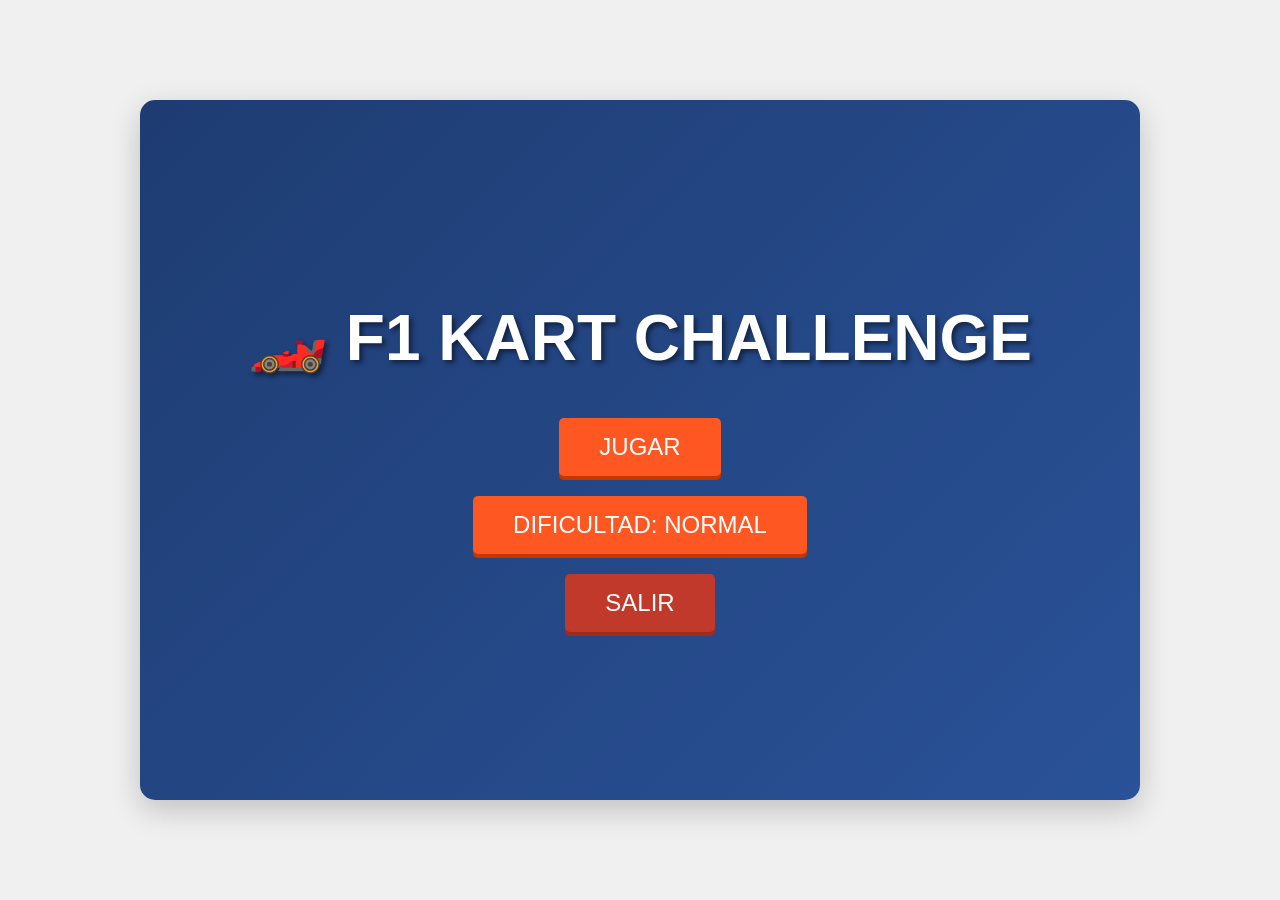
==== Carreras_coches.html @ f20fd377 "Update Carreras_coches.html" ====
<!DOCTYPE html>
<html lang="es">
<head>
    <meta charset="UTF-8">
    <meta name="viewport" content="width=device-width, initial-scale=1.0">
    <title>🏎️ F1 Kart: El Desafío (Corregido)</title>
    <style>
        /* --- ESTILOS CSS --- */
        body {
            font-family: 'Arial', sans-serif;
            margin: 0;
            background-color: #f0f0f0;
            display: flex;
            justify-content: center;
            align-items: center;
            height: 100vh;
            color: #333;
        }

        #game-container {
            width: 1000px;
            height: 700px;
            background-color: #fff;
            box-shadow: 0 10px 30px rgba(0, 0, 0, 0.2);
            border-radius: 15px;
            overflow: hidden;
            display: flex;
            flex-direction: column;
        }

        /* --- MENÚ VISUALMENTE ATRACTIVO --- */
        #main-menu {
            background: linear-gradient(135deg, #1e3c72 0%, #2a5298 100%);
            color: white;
            padding: 40px;
            text-align: center;
            flex-grow: 1;
            display: flex;
            flex-direction: column;
            justify-content: center;
            align-items: center;
        }

        #main-menu h1 {
            font-size: 4em;
            margin-bottom: 0.5em;
            text-shadow: 3px 3px 5px rgba(0, 0, 0, 0.5);
        }

        .menu-button {
            background-color: #ff5722;
            color: white;
            border: none;
            padding: 15px 40px;
            margin: 10px;
            font-size: 1.5em;
            border-radius: 5px;
            cursor: pointer;
            transition: background-color 0.3s, transform 0.1s;
            box-shadow: 0 4px #c43800;
        }

        .menu-button:hover {
            background-color: #e64a19;
            transform: translateY(-2px);
            box-shadow: 0 6px #c43800;
        }

        .menu-button:active {
            transform: translateY(2px);
            box-shadow: 0 2px #c43800;
        }

        /* --- PANTALLA DE SELECCIÓN --- */
        #selection-screen {
            background-color: #eee;
            padding: 20px;
            text-align: center;
            display: none;
            flex-direction: column;
            align-items: center;
            justify-content: flex-start;
            flex-grow: 1;
        }

        #color-selector, #map-selector, #difficulty-selector {
            margin-bottom: 25px;
        }

        .color-option {
            width: 40px;
            height: 40px;
            border-radius: 50%;
            display: inline-block;
            margin: 5px;
            cursor: pointer;
            border: 3px solid transparent;
            transition: border-color 0.2s;
        }

        .color-option.selected {
            border-color: #ff5722;
            transform: scale(1.1);
        }
        
        .map-card {
            background-color: #fff;
            padding: 15px;
            margin: 10px;
            border-radius: 8px;
            display: inline-block;
            cursor: pointer;
            box-shadow: 0 2px 5px rgba(0, 0, 0, 0.1);
            transition: box-shadow 0.2s;
            border: 3px solid transparent;
        }

        .map-card.selected {
            border-color: #2a5298;
            box-shadow: 0 5px 15px rgba(0, 0, 0, 0.3);
        }

        .difficulty-button {
            background-color: #666;
            color: white;
            border: none;
            padding: 10px 20px;
            margin: 5px;
            font-size: 1em;
            border-radius: 5px;
            cursor: pointer;
            transition: background-color 0.2s;
        }

        .difficulty-button.selected {
            background-color: #4CAF50;
            box-shadow: 0 3px #388E3C;
        }

        /* --- PANTALLA DE JUEGO --- */
        #game-screen {
            display: none;
            flex-direction: column;
            flex-grow: 1;
        }

        #game-canvas {
            background-color: #b4e0b4; /* Césped Pastel */
            flex-grow: 1;
        }
        
        #hud {
            padding: 10px;
            background-color: #222;
            color: white;
            font-size: 1.1em;
            display: flex;
            justify-content: space-around;
        }

        /* --- UTILS --- */
        .hidden {
            display: none !important;
        }
    </style>
</head>
<body>

<div id="game-container">
    
    <div id="main-menu">
        <h1>🏎️ F1 KART CHALLENGE</h1>
        <button class="menu-button" onclick="showSelectionScreen()">JUGAR</button>
        <button class="menu-button" id="difficulty-display" onclick="showSelectionScreen()">DIFICULTAD: NORMAL</button>
        <button class="menu-button" onclick="window.close(); alert('¡Gracias por jugar!');" style="background-color: #c0392b; box-shadow: 0 4px #a02a1b;">SALIR</button>
    </div>

    <div id="selection-screen" class="hidden">
        <h2>⚙️ Configuración de Carrera</h2>
        
        <h3>Elige la Dificultad de los Bots:</h3>
        <div id="difficulty-selector">
            <button class="difficulty-button" data-difficulty="Facil" onclick="selectDifficulty('Facil')">Fácil</button>
            <button class="difficulty-button selected" data-difficulty="Normal" onclick="selectDifficulty('Normal')">Normal</button>
            <button class="difficulty-button" data-difficulty="Dificil" onclick="selectDifficulty('Dificil')">Difícil</button>
            <button class="difficulty-button" data-difficulty="Experto" onclick="selectDifficulty('Experto')">Experto</button>
        </div>
        <p>Dificultad seleccionada: <strong id="selected-difficulty-name">Normal</strong></p>
        <hr style="width: 80%; border-color: #ccc;">

        <h3>Elige el Color de tu Kart:</h3>
        <div id="color-selector">
            </div>
        <p>Color seleccionado: <strong id="selected-color-name">Ninguno</strong></p>
        <hr style="width: 80%; border-color: #ccc;">
<!DOCTYPE html>
<html lang="es">
<head>
    <meta charset="UTF-8">
    <meta name="viewport" content="width=device-width, initial-scale=1.0">
    <title>🏎️ F1 Kart: El Desafío (Corregido y Funcional)</title>
    <style>
        /* --- ESTILOS CSS --- */
        body {
            font-family: 'Arial', sans-serif;
            margin: 0;
            background-color: #f0f0f0;
            display: flex;
            justify-content: center;
            align-items: center;
            height: 100vh;
            color: #333;
        }

        #game-container {
            width: 1000px;
            height: 700px;
            background-color: #fff;
            box-shadow: 0 10px 30px rgba(0, 0, 0, 0.2);
            border-radius: 15px;
            overflow: hidden;
            display: flex;
            flex-direction: column;
        }

        /* --- MENÚ VISUALMENTE ATRACTIVO --- */
        #main-menu {
            background: linear-gradient(135deg, #1e3c72 0%, #2a5298 100%);
            color: white;
            padding: 40px;
            text-align: center;
            flex-grow: 1;
            display: flex;
            flex-direction: column;
            justify-content: center;
            align-items: center;
        }

        #main-menu h1 {
            font-size: 4em;
            margin-bottom: 0.5em;
            text-shadow: 3px 3px 5px rgba(0, 0, 0, 0.5);
        }

        .menu-button {
            background-color: #ff5722;
            color: white;
            border: none;
            padding: 15px 40px;
            margin: 10px;
            font-size: 1.5em;
            border-radius: 5px;
            cursor: pointer;
            transition: background-color 0.3s, transform 0.1s;
            box-shadow: 0 4px #c43800;
        }

        .menu-button:hover {
            background-color: #e64a19;
            transform: translateY(-2px);
            box-shadow: 0 6px #c43800;
        }

        .menu-button:active {
            transform: translateY(2px);
            box-shadow: 0 2px #c43800;
        }

        /* --- PANTALLA DE SELECCIÓN --- */
        #selection-screen {
            background-color: #eee;
            padding: 20px;
            text-align: center;
            display: none;
            flex-direction: column;
            align-items: center;
            justify-content: flex-start;
            flex-grow: 1;
        }

        #color-selector, #map-selector, #difficulty-selector {
            margin-bottom: 25px;
        }

        .color-option {
            width: 40px;
            height: 40px;
            border-radius: 50%;
            display: inline-block;
            margin: 5px;
            cursor: pointer;
            border: 3px solid transparent;
            transition: border-color 0.2s;
        }

        .color-option.selected {
            border-color: #ff5722;
            transform: scale(1.1);
        }
        
        .map-card {
            background-color: #fff;
            padding: 15px;
            margin: 10px;
            border-radius: 8px;
            display: inline-block;
            cursor: pointer;
            box-shadow: 0 2px 5px rgba(0, 0, 0, 0.1);
            transition: box-shadow 0.2s;
            border: 3px solid transparent;
        }

        .map-card.selected {
            border-color: #2a5298;
            box-shadow: 0 5px 15px rgba(0, 0, 0, 0.3);
        }

        .difficulty-button {
            background-color: #666;
            color: white;
            border: none;
            padding: 10px 20px;
            margin: 5px;
            font-size: 1em;
            border-radius: 5px;
            cursor: pointer;
            transition: background-color 0.2s;
        }

        .difficulty-button.selected {
            background-color: #4CAF50;
            box-shadow: 0 3px #388E3C;
        }

        /* --- PANTALLA DE JUEGO --- */
        #game-screen {
            display: none;
            flex-direction: column;
            flex-grow: 1;
        }

        #game-canvas {
            background-color: #b4e0b4; /* Césped Pastel */
            flex-grow: 1;
        }
        
        #hud {
            padding: 10px;
            background-color: #222;
            color: white;
            font-size: 1.1em;
            display: flex;
            justify-content: space-around;
        }

        /* --- UTILS --- */
        .hidden {
            display: none !important;
        }
    </style>
</head>
<body>

<div id="game-container">
    
    <div id="main-menu">
        <h1>🏎️ F1 KART CHALLENGE</h1>
        <button class="menu-button" onclick="showSelectionScreen()">JUGAR</button>
        <button class="menu-button" id="difficulty-display" onclick="showSelectionScreen()">DIFICULTAD: NORMAL</button>
        <button class="menu-button" onclick="window.close(); alert('¡Gracias por jugar!');" style="background-color: #c0392b; box-shadow: 0 4px #a02a1b;">SALIR</button>
    </div>

    <div id="selection-screen" class="hidden">
        <h2>⚙️ Configuración de Carrera</h2>
        
        <h3>Elige la Dificultad de los Bots:</h3>
        <div id="difficulty-selector">
            </div>
        <p>Dificultad seleccionada: <strong id="selected-difficulty-name">Normal</strong></p>
        <hr style="width: 80%; border-color: #ccc;">

        <h3>Elige el Color de tu Kart:</h3>
        <div id="color-selector">
            </div>
        <p>Color seleccionado: <strong id="selected-color-name">Ninguno</strong></p>
        <hr style="width: 80%; border-color: #ccc;">

        <h3>Elige el Circuito:</h3>
        <div id="map-selector">
            </div>
        <p>Mapa seleccionado: <strong id="selected-map-name">Ninguno</strong></p>
        
        <button class="menu-button" onclick="startGame()" style="margin-top: 20px;">INICIAR CARRERA (1 Jugador + 9 Bots)</button>
        <button class="menu-button" style="background-color: #555; box-shadow: 0 4px #333;" onclick="showMainMenu()">VOLVER</button>
    </div>

    <div id="game-screen" class="hidden">
        <div id="hud">
            <span>VUELTA: <strong id="hud-lap">1/3</strong></span>
            <span>POSICIÓN: <strong id="hud-position">10/10</strong></span>
            <span>DIFICULTAD: <strong id="hud-difficulty">NORMAL</strong></span>
            <span>POWER-UP: <strong id="hud-powerup">Ninguno</strong></span>
        </div>
        <canvas id="game-canvas" width="1000" height="630"></canvas>
        <p style="text-align: center; color: black; background-color: white; padding: 10px;">
            **JUGABLE.** Usa las flechas ($\leftarrow\uparrow\rightarrow\downarrow$) o WASD para moverte. El objetivo es conducir por el circuito.
        </p>
    </div>

</div>

<script>
    // --- LÓGICA JAVASCRIPT CORREGIDA ---

    // 1. CONFIGURACIÓN
    const COLORES_DISPONIBLES = {
        "Rojo Pastel": "#ff9999", "Azul Celeste": "#99ccff", "Verde Menta": "#99ff99", 
        "Amarillo Suave": "#ffff99", "Morado Lavanda": "#cc99ff", "Naranja Melocotón": "#ffcc99", 
        "Gris Perla": "#c8c8c8", "Cian Claro": "#99ffff", "Rosa Chicle": "#ff99cc", 
        "Marrón Arena": "#ffe0b3"
    };

    const MAPAS = [
        "El Bucle de la Muerte", "La Serpiente Pastel", "Cruce Peligroso", 
        "El Laberinto", "Pista de Hielo (Deslizante)"
    ];
    
    const DIFICULTAD_MULTIPLIER = {
        "Facil": 0.7,
        "Normal": 0.9,
        "Dificil": 1.1,
        "Experto": 1.3
    };

    const BOT_COUNT = 9;
    let selectedColor = { name: "Rojo Pastel", hex: COLORES_DISPONIBLES["Rojo Pastel"] }; 
    let selectedMap = "El Bucle de la Muerte"; 
    let selectedDifficulty = "Normal"; 

    // Variables de Juego Globales
    let playerKart = { x: 0, y: 0, angle: 90, speed: 0, maxSpeed: 4, color: null };
    let botKarts = [];
    let gameLoopRequest = null; 
    let keys = {}; 

    const canvas = document.getElementById('game-canvas');
    const ctx = canvas.getContext('2d');
    
    // Función para dibujar el menú de dificultad al inicio
    function renderDifficultyOptions() {
        const selector = document.getElementById('difficulty-selector');
        selector.innerHTML = ''; // Limpiar
        for (const [name] of Object.entries(DIFICULTAD_MULTIPLIER)) {
            const button = document.createElement('button');
            button.className = 'difficulty-button';
            button.textContent = name;
            button.setAttribute('data-difficulty', name);
            button.onclick = () => selectDifficulty(name);
            if (name === selectedDifficulty) {
                button.classList.add('selected');
            }
            selector.appendChild(button);
        }
    }


    // 2. NAVEGACIÓN Y MENÚS
    function hideAllScreens() {
        if (gameLoopRequest) {
            cancelAnimationFrame(gameLoopRequest);
            gameLoopRequest = null;
        }
        document.removeEventListener('keydown', handleKeyDown);
        document.removeEventListener('keyup', handleKeyUp);

        document.getElementById('main-menu').classList.add('hidden');
        document.getElementById('selection-screen').classList.add('hidden');
        document.getElementById('game-screen').classList.add('hidden');
    }

    function showMainMenu() {
        hideAllScreens();
        document.getElementById('main-menu').classList.remove('hidden');
        // Asegurarse de que el texto del botón de dificultad se actualice
        document.getElementById('difficulty-display').textContent = `DIFICULTAD: ${selectedDifficulty.toUpperCase()}`;
    }

    function showSelectionScreen() {
        hideAllScreens();
        document.getElementById('selection-screen').classList.remove('hidden');
        
        renderDifficultyOptions(); // Renderiza y selecciona la dificultad actual
        renderColorOptions();
        renderMapOptions();
        
        // Actualizar nombres de selección
        document.getElementById('selected-difficulty-name').textContent = selectedDifficulty;
        document.getElementById('selected-color-name').textContent = selectedColor.name;
        document.getElementById('selected-map-name').textContent = selectedMap;
    }

    // 3. SELECCIÓN DE DIFICULTAD (Corregida)
    function selectDifficulty(difficulty) {
        selectedDifficulty = difficulty;
        document.getElementById('selected-difficulty-name').textContent = difficulty;
        
        document.querySelectorAll('.difficulty-button').forEach(btn => btn.classList.remove('selected'));
        document.querySelector(`.difficulty-button[data-difficulty="${difficulty}"]`).classList.add('selected');
    }

    // 4. SELECCIÓN DE COLOR (Corregida)
    function renderColorOptions() {
        const selector = document.getElementById('color-selector');
        if (selector.children.length > 0) return; 
        
        for (const [name, hex] of Object.entries(COLORES_DISPONIBLES)) {
            const div = document.createElement('div');
            div.className = 'color-option';
            div.style.backgroundColor = hex;
            div.setAttribute('data-color-name', name);
            div.setAttribute('data-color-hex', hex);
            div.onclick = () => selectColor(name, div);
            
            if (selectedColor && selectedColor.name === name) {
                div.classList.add('selected');
            }
            selector.appendChild(div);
        }
    }

    function selectColor(name, element) {
        document.querySelectorAll('.color-option').forEach(el => el.classList.remove('selected'));
        element.classList.add('selected');
        selectedColor = { name: name, hex: element.getAttribute('data-color-hex') };
        document.getElementById('selected-color-name').textContent = name;
    }

    // 5. SELECCIÓN DE MAPA (Corregida)
    function renderMapOptions() {
        const selector = document.getElementById('map-selector');
        if (selector.children.length > 0) return;

        MAPAS.forEach(mapName => {
            const card = document.createElement('div');
            card.className = 'map-card';
            card.textContent = mapName;
            card.onclick = () => selectMap(mapName, card);
            if (selectedMap === mapName) {
                card.classList.add('selected');
            }
            selector.appendChild(card);
        });
    }

    function selectMap(name, element) {
        document.querySelectorAll('.map-card').forEach(el => el.classList.remove('selected'));
        element.classList.add('selected');
        selectedMap = name;
        document.getElementById('selected-map-name').textContent = name;
    }

    // 6. INICIO Y LÓGICA DEL JUEGO
    function startGame() {
        if (!selectedColor || !selectedMap) {
            alert("Por favor, selecciona un color y un mapa antes de empezar.");
            return;
        }

        // 6.1 Configuración del Jugador
        playerKart.color = selectedColor.hex;
        playerKart.x = 100; // Posición de inicio corregida
        playerKart.y = 100;
        playerKart.angle = 90;
        playerKart.speed = 0;

        setupBotKarts();

        // 6.2 Mostrar pantalla de juego
        hideAllScreens();
        document.getElementById('game-screen').classList.remove('hidden');
        document.getElementById('hud-difficulty').textContent = selectedDifficulty.toUpperCase();

        // 6.3 Iniciar el Bucle de Juego con requestAnimationFrame
        document.addEventListener('keydown', handleKeyDown);
        document.addEventListener('keyup', handleKeyUp);
        gameLoopRequest = requestAnimationFrame(gameLoop);
    }
    
    function setupBotKarts() {
        const availableColors = Object.keys(COLORES_DISPONIBLES)
            .filter(name => name !== selectedColor.name)
            .map(name => COLORES_DISPONIBLES[name]); 
        
        botKarts = [];
        let shuffledColors = [...availableColors].sort(() => 0.5 - Math.random());
        
        const botSpeedFactor = DIFICULTAD_MULTIPLIER[selectedDifficulty];

        for (let i = 0; i < BOT_COUNT; i++) {
            botKarts.push({
                // Posición de inicio escalonada, cerca del jugador
                x: 100 + (i % 3) * 30, 
                y: 120 + Math.floor(i / 3) * 30, 
                angle: 90 + (Math.random() - 0.5) * 10, // Ángulo ligeramente variado
                speed: 0,
                maxSpeed: playerKart.maxSpeed * botSpeedFactor * (0.9 + Math.random() * 0.2), 
                color: shuffledColors[i],
                rotationSpeed: (Math.random() * 4) - 2 
            });
        }
    }

    // 7. MANEJO DE TECLADO
    function handleKeyDown(e) {
        keys[e.key] = true;
    }

    function handleKeyUp(e) {
        keys[e.key] = false;
    }

    // 8. FÍSICA Y MOVIMIENTO
    function updatePlayerMovement() {
        const acceleration = 0.15;
        const friction = 0.05;
        const turnSpeed = 3;

        // Acelerar y Frenar
        if (keys['ArrowUp'] || keys['w']) {
            playerKart.speed = Math.min(playerKart.speed + acceleration, playerKart.maxSpeed);
        } else if (keys['ArrowDown'] || keys['s']) {
            playerKart.speed = Math.max(playerKart.speed - acceleration * 1.5, -playerKart.maxSpeed / 2);
        } else {
            playerKart.speed *= (1 - friction);
            if (Math.abs(playerKart.speed) < 0.1) playerKart.speed = 0;
        }

        // Girar
        if (Math.abs(playerKart.speed) > 0.1) {
            if (keys['ArrowLeft'] || keys['a']) {
                playerKart.angle += turnSpeed * (playerKart.speed > 0 ? 1 : -1);
            }
            if (keys['ArrowRight'] || keys['d']) {
                playerKart.angle -= turnSpeed * (playerKart.speed > 0 ? 1 : -1);
            }
        }
        
        // Movimiento
        playerKart.x += playerKart.speed * Math.cos(playerKart.angle * Math.PI / 180);
        playerKart.y -= playerKart.speed * Math.sin(playerKart.angle * Math.PI / 180);

        // Límite de la pantalla (Colisión con el césped/borde)
        const kartSize = 15;
        if (playerKart.x < kartSize || playerKart.x > canvas.width - kartSize || 
            playerKart.y < kartSize || playerKart.y > canvas.height - kartSize) {
            
            playerKart.speed = -playerKart.speed * 0.5;
            
            playerKart.x = Math.max(kartSize, Math.min(canvas.width - kartSize, playerKart.x));
            playerKart.y = Math.max(kartSize, Math.min(canvas.height - kartSize, playerKart.y));
        }
    }

    function updateBotMovement() {
        // AI muy básica: Avanzar y girar de forma semi-aleatoria
        botKarts.forEach(bot => {
            bot.speed = bot.maxSpeed * 0.9;
            
            // Simulación de AI: Giro aleatorio para evitar que se queden quietos
            if (Math.random() < 0.05) {
                bot.rotationSpeed = (Math.random() - 0.5) * 6; 
            }
            bot.angle += bot.rotationSpeed;

            // Mover
            bot.x += bot.speed * Math.cos(bot.angle * Math.PI / 180);
            bot.y -= bot.speed * Math.sin(bot.angle * Math.PI / 180);

            // Mantener bots dentro de los límites del mapa (simulación de colisión con borde)
            const padding = 50;
            if (bot.x < padding || bot.x > canvas.width - padding || bot.y < padding || bot.y > canvas.height - padding) {
                if (bot.x < padding || bot.x > canvas.width - padding) {
                    bot.angle = 180 - bot.angle;
                }
                if (bot.y < padding || bot.y > canvas.height - padding) {
                    bot.angle = 360 - bot.angle;
                }
            }
        });
    }


    // 9. BUCLE PRINCIPAL DE JUEGO (GAME LOOP)
    function gameLoop() {
        updatePlayerMovement();
        updateBotMovement();
        renderGame();
        
        gameLoopRequest = requestAnimationFrame(gameLoop);
    }
    
    // 10. RENDERIZADO DEL JUEGO
    function renderGame() {
        // Limpiar (Césped Pastel)
        ctx.fillStyle = "#b4e0b4"; 
        ctx.fillRect(0, 0, canvas.width, canvas.height);

        // 10.1. Dibujar Carretera (El Bucle de la Muerte)
        const pathPoints = [
            [100, 100], [canvas.width - 100, 100], 
            [canvas.width - 100, canvas.height - 100], [100, canvas.height - 100], [100, 100]
        ];

        const roadPath = new Path2D();
        roadPath.moveTo(pathPoints[0][0], pathPoints[0][1]);
        for (let i = 1; i < pathPoints.length; i++) {
            roadPath.lineTo(pathPoints[i][0], pathPoints[i][1]);
        }

        // Carretera (Gris oscuro)
        ctx.strokeStyle = "#555";
        ctx.lineWidth = 100;
        ctx.lineCap = 'round';
        ctx.stroke(roadPath);
        
        // Línea central (Blanco)
        ctx.strokeStyle = "white";
        ctx.lineWidth = 5;
        ctx.stroke(roadPath); 
        
        // 10.2. Decoraciones y Obstáculos (Arbusto central)
        ctx.fillStyle = "#006400";
        ctx.beginPath();
        ctx.arc(canvas.width / 2, canvas.height / 2, 40, 0, Math.PI * 2);
        ctx.fill();

        // Bandera de meta (inicio/fin)
        ctx.fillStyle = "white";
        ctx.fillRect(100, 40, 50, 60);
        ctx.fillStyle = "black";
        ctx.fillRect(100, 40, 25, 30);
        ctx.fillRect(125, 70, 25, 30);
        ctx.fillStyle = "red";
        ctx.font = "20px Arial";
        ctx.fillText("META", 110, 125);

        // 10.3. Dibujar Karts (Jugador y Bots)
        // Dibujar bots primero, luego jugador para que el jugador esté encima
        [...botKarts].forEach(kart => drawKart(kart)); 
        drawKart(playerKart); 
    }

    function drawKart(kart) {
        ctx.save();
        ctx.translate(kart.x, kart.y);
        ctx.rotate((-kart.angle * Math.PI / 180)); 

        const width = 30;
        const height = 16;

        ctx.fillStyle = kart.color;
        ctx.fillRect(-width / 2, -height / 2, width, height);

        // Morro del Kart (Más puntiagudo)
        ctx.beginPath();
        ctx.moveTo(width / 2, -height / 2);
        ctx.lineTo(width / 2 + 10, 0);
        ctx.lineTo(width / 2, height / 2);
        ctx.closePath();
        ctx.fill();

        // Ruedas (negro)
        ctx.fillStyle = "black";
        ctx.fillRect(-12, -10, 5, 20); 
        ctx.fillRect(2, -10, 5, 20); 
        ctx.fillRect(width / 2 - 5, -10, 5, 20); 
        
        // Para distinguir al jugador
        if (kart === playerKart) {
            ctx.strokeStyle = "white";
            ctx.lineWidth = 2;
            ctx.strokeRect(-width / 2 - 2, -height / 2 - 2, width + 4, height + 4);
        }

        ctx.restore();
    }

    // 11. INICIALIZACIÓN
    document.addEventListener('DOMContentLoaded', () => {
        // Inicializar los valores por defecto antes de mostrar el menú
        selectedColor = { name: "Rojo Pastel", hex: COLORES_DISPONIBLES["Rojo Pastel"] };
        selectedMap = "El Bucle de la Muerte";
        selectedDifficulty = "Normal";

        showMainMenu();
    });
</script>

</body>
</html>
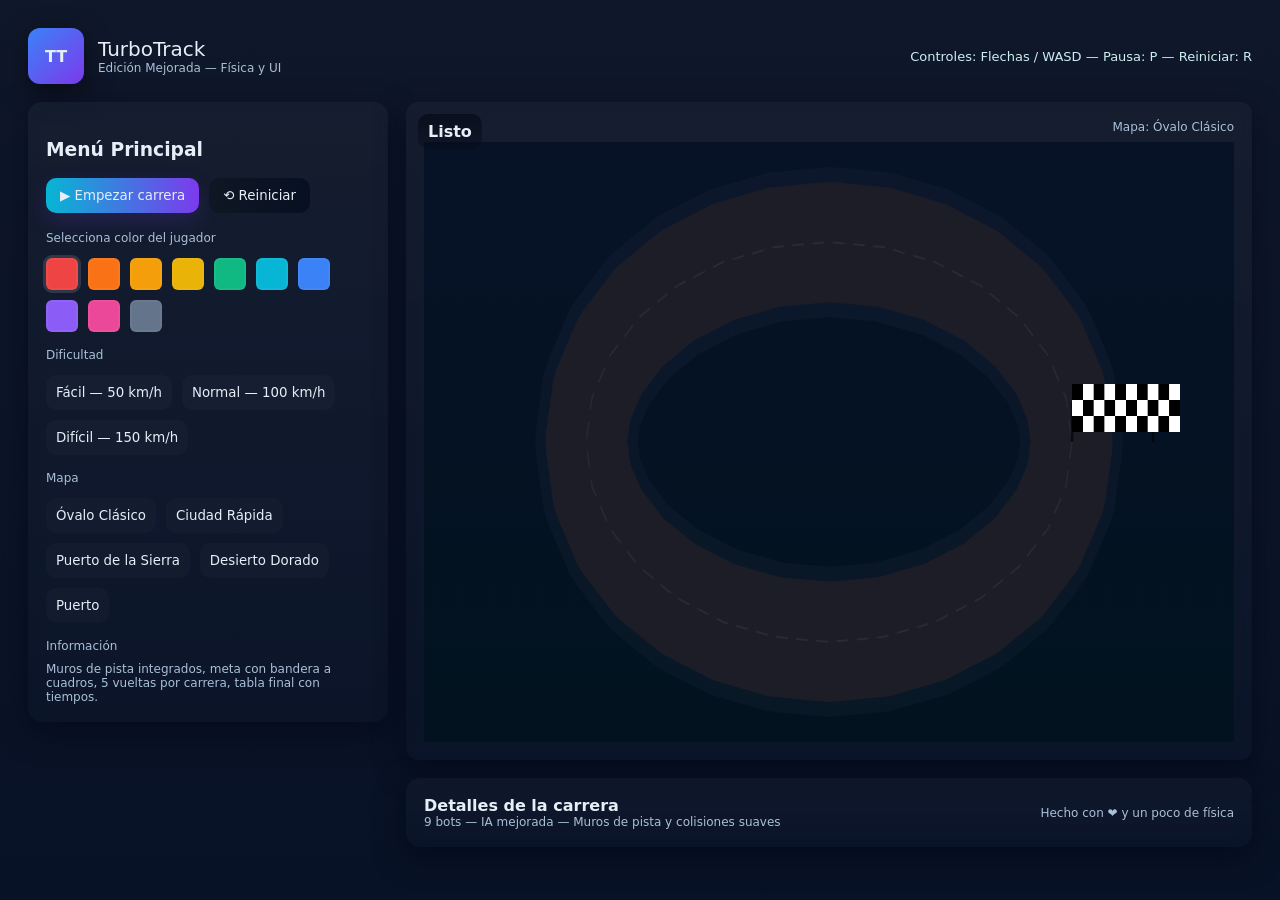
==== commit c10438d4: "Update Carreras_coches.html" ====
--- a/Carreras_coches.html
+++ b/Carreras_coches.html
@@ -1,800 +1,309 @@
-<!DOCTYPE html>
+<!doctype html>
 <html lang="es">
 <head>
-    <meta charset="UTF-8">
-    <meta name="viewport" content="width=device-width, initial-scale=1.0">
-    <title>🏎️ F1 Kart: El Desafío (Corregido)</title>
-    <style>
-        /* --- ESTILOS CSS --- */
-        body {
-            font-family: 'Arial', sans-serif;
-            margin: 0;
-            background-color: #f0f0f0;
-            display: flex;
-            justify-content: center;
-            align-items: center;
-            height: 100vh;
-            color: #333;
-        }
-
-        #game-container {
-            width: 1000px;
-            height: 700px;
-            background-color: #fff;
-            box-shadow: 0 10px 30px rgba(0, 0, 0, 0.2);
-            border-radius: 15px;
-            overflow: hidden;
-            display: flex;
-            flex-direction: column;
-        }
-
-        /* --- MENÚ VISUALMENTE ATRACTIVO --- */
-        #main-menu {
-            background: linear-gradient(135deg, #1e3c72 0%, #2a5298 100%);
-            color: white;
-            padding: 40px;
-            text-align: center;
-            flex-grow: 1;
-            display: flex;
-            flex-direction: column;
-            justify-content: center;
-            align-items: center;
-        }
-
-        #main-menu h1 {
-            font-size: 4em;
-            margin-bottom: 0.5em;
-            text-shadow: 3px 3px 5px rgba(0, 0, 0, 0.5);
-        }
-
-        .menu-button {
-            background-color: #ff5722;
-            color: white;
-            border: none;
-            padding: 15px 40px;
-            margin: 10px;
-            font-size: 1.5em;
-            border-radius: 5px;
-            cursor: pointer;
-            transition: background-color 0.3s, transform 0.1s;
-            box-shadow: 0 4px #c43800;
-        }
-
-        .menu-button:hover {
-            background-color: #e64a19;
-            transform: translateY(-2px);
-            box-shadow: 0 6px #c43800;
-        }
-
-        .menu-button:active {
-            transform: translateY(2px);
-            box-shadow: 0 2px #c43800;
-        }
-
-        /* --- PANTALLA DE SELECCIÓN --- */
-        #selection-screen {
-            background-color: #eee;
-            padding: 20px;
-            text-align: center;
-            display: none;
-            flex-direction: column;
-            align-items: center;
-            justify-content: flex-start;
-            flex-grow: 1;
-        }
-
-        #color-selector, #map-selector, #difficulty-selector {
-            margin-bottom: 25px;
-        }
-
-        .color-option {
-            width: 40px;
-            height: 40px;
-            border-radius: 50%;
-            display: inline-block;
-            margin: 5px;
-            cursor: pointer;
-            border: 3px solid transparent;
-            transition: border-color 0.2s;
-        }
-
-        .color-option.selected {
-            border-color: #ff5722;
-            transform: scale(1.1);
-        }
-        
-        .map-card {
-            background-color: #fff;
-            padding: 15px;
-            margin: 10px;
-            border-radius: 8px;
-            display: inline-block;
-            cursor: pointer;
-            box-shadow: 0 2px 5px rgba(0, 0, 0, 0.1);
-            transition: box-shadow 0.2s;
-            border: 3px solid transparent;
-        }
-
-        .map-card.selected {
-            border-color: #2a5298;
-            box-shadow: 0 5px 15px rgba(0, 0, 0, 0.3);
-        }
-
-        .difficulty-button {
-            background-color: #666;
-            color: white;
-            border: none;
-            padding: 10px 20px;
-            margin: 5px;
-            font-size: 1em;
-            border-radius: 5px;
-            cursor: pointer;
-            transition: background-color 0.2s;
-        }
-
-        .difficulty-button.selected {
-            background-color: #4CAF50;
-            box-shadow: 0 3px #388E3C;
-        }
-
-        /* --- PANTALLA DE JUEGO --- */
-        #game-screen {
-            display: none;
-            flex-direction: column;
-            flex-grow: 1;
-        }
-
-        #game-canvas {
-            background-color: #b4e0b4; /* Césped Pastel */
-            flex-grow: 1;
-        }
-        
-        #hud {
-            padding: 10px;
-            background-color: #222;
-            color: white;
-            font-size: 1.1em;
-            display: flex;
-            justify-content: space-around;
-        }
-
-        /* --- UTILS --- */
-        .hidden {
-            display: none !important;
-        }
-    </style>
+<meta charset="utf-8">
+<meta name="viewport" content="width=device-width,initial-scale=1">
+<title>TurboTrack — Juego de Carreras (HTML) — Mejorado</title>
+<style>
+:root{--bg1:#0f172a;--bg2:#081226;--accent:#00e5a8;--card:#061427}
+*{box-sizing:border-box;font-family:Inter,ui-sans-serif,system-ui,Segoe UI,Roboto,'Helvetica Neue',Arial}
+html,body{height:100%;margin:0;background:linear-gradient(180deg,var(--bg1),var(--bg2));color:#e6eef8}
+.app{display:grid;grid-template-rows:auto 1fr;padding:28px;gap:18px;min-height:100vh}
+.header{display:flex;align-items:center;justify-content:space-between}
+.logo{display:flex;gap:14px;align-items:center}
+.logo .badge{width:56px;height:56px;border-radius:12px;background:linear-gradient(135deg,#3b82f6,#7c3aed);display:flex;align-items:center;justify-content:center;font-weight:700;box-shadow:0 8px 26px rgba(0,0,0,.5)}
+.title{font-size:20px}
+.card{background:linear-gradient(180deg,rgba(255,255,255,0.03),rgba(255,255,255,0.01));backdrop-filter: blur(6px);border-radius:14px;padding:18px;box-shadow:0 10px 30px rgba(2,6,23,0.6)}
+.menu{display:flex;gap:18px;align-items:flex-start}
+.left{width:360px}
+.right{flex:1;display:flex;flex-direction:column;gap:18px}
+.btn{display:inline-flex;align-items:center;gap:10px;padding:10px 14px;border-radius:10px;border:0;background:linear-gradient(90deg,#0f1724,#071022);color:#e6eef8;cursor:pointer}
+.btn.primary{background:linear-gradient(90deg,#06b6d4,#7c3aed);box-shadow:0 8px 22px rgba(124,58,237,0.18);}
+.control-row{display:flex;gap:10px;flex-wrap:wrap;margin-top:12px}
+.selector{padding:10px;border-radius:10px;background:rgba(255,255,255,0.02);min-width:0}
+.color-swatch{width:32px;height:32px;border-radius:6px;cursor:pointer;border:2px solid rgba(255,255,255,0.04)}
+.preview{display:flex;gap:10px;align-items:center}
+.canvas-wrap{position:relative;overflow:hidden;border-radius:12px}
+#gameCanvas{width:100%;height:600px;background:linear-gradient(180deg,#0b1220,#061228);display:block}
+.hud{position:absolute;left:12px;top:12px;background:linear-gradient(180deg,rgba(3,7,18,0.65),rgba(3,7,18,0.25));padding:8px 10px;border-radius:10px;font-weight:700}
+.info{display:flex;gap:12px;align-items:center}
+.small{font-size:12px;color:#a9c0d8}
+.map-preview{width:78px;height:56px;border-radius:8px;overflow:hidden;border:1px solid rgba(255,255,255,0.03)}
+.legend{display:flex;flex-direction:column;gap:8px}
+.footer{display:flex;justify-content:space-between;align-items:center;font-size:13px;color:#9fb0c8}
+.controls{font-size:13px;color:#cfeef0}
+.overlay{position:absolute;inset:0;background:linear-gradient(180deg,rgba(2,6,23,0.6),rgba(2,6,23,0.65));display:flex;align-items:center;justify-content:center}
+.leaderboard{background:linear-gradient(180deg,#061427,#082034);padding:18px;border-radius:12px;box-shadow:0 12px 40px rgba(2,8,20,0.7);min-width:520px}
+.lb-row{display:flex;justify-content:space-between;padding:8px 12px;border-radius:8px;margin-top:8px;background:linear-gradient(90deg,rgba(255,255,255,0.02),rgba(255,255,255,0.01))}
+.lb-row.head{font-weight:800}
+.car-f1{filter: drop-shadow(0 10px 16px rgba(0,0,0,0.7));}
+@media(max-width:900px){.menu{flex-direction:column}.left{width:100%}.right{order:2}}
+</style>
 </head>
 <body>
-
-<div id="game-container">
-    
-    <div id="main-menu">
-        <h1>🏎️ F1 KART CHALLENGE</h1>
-        <button class="menu-button" onclick="showSelectionScreen()">JUGAR</button>
-        <button class="menu-button" id="difficulty-display" onclick="showSelectionScreen()">DIFICULTAD: NORMAL</button>
-        <button class="menu-button" onclick="window.close(); alert('¡Gracias por jugar!');" style="background-color: #c0392b; box-shadow: 0 4px #a02a1b;">SALIR</button>
+<div class="app">
+  <div class="header">
+    <div class="logo"><div class="badge">TT</div><div><div class="title">TurboTrack</div><div class="small">Edición Mejorada — Física y UI</div></div></div>
+    <div class="controls small">Controles: Flechas / WASD — Pausa: P — Reiniciar: R</div>
+  </div>
+
+  <div class="menu">
+    <div class="left card">
+      <h3>Menú Principal</h3>
+      <div style="display:flex;gap:10px;margin-top:12px;">
+        <button class="btn primary" id="startBtn">▶ Empezar carrera</button>
+        <button class="btn" id="resetBtn">⟲ Reiniciar</button>
+      </div>
+
+      <div style="margin-top:14px">
+        <label class="small">Selecciona color del jugador</label>
+        <div class="control-row" id="playerColors"></div>
+      </div>
+
+      <div style="margin-top:12px">
+        <label class="small">Dificultad</label>
+        <div class="control-row">
+          <button class="btn selector" data-diff="0" id="diffEasy">Fácil — 50 km/h</button>
+          <button class="btn selector" data-diff="1" id="diffNorm">Normal — 100 km/h</button>
+          <button class="btn selector" data-diff="2" id="diffHard">Difícil — 150 km/h</button>
+        </div>
+      </div>
+
+      <div style="margin-top:12px">
+        <label class="small">Mapa</label>
+        <div class="control-row" id="mapList"></div>
+      </div>
+
+      <div style="margin-top:12px">
+        <label class="small">Información</label>
+        <div class="small" style="margin-top:8px">Muros de pista integrados, meta con bandera a cuadros, 5 vueltas por carrera, tabla final con tiempos.</div>
+      </div>
+
     </div>
 
-    <div id="selection-screen" class="hidden">
-        <h2>⚙️ Configuración de Carrera</h2>
-        
-        <h3>Elige la Dificultad de los Bots:</h3>
-        <div id="difficulty-selector">
-            <button class="difficulty-button" data-difficulty="Facil" onclick="selectDifficulty('Facil')">Fácil</button>
-            <button class="difficulty-button selected" data-difficulty="Normal" onclick="selectDifficulty('Normal')">Normal</button>
-            <button class="difficulty-button" data-difficulty="Dificil" onclick="selectDifficulty('Dificil')">Difícil</button>
-            <button class="difficulty-button" data-difficulty="Experto" onclick="selectDifficulty('Experto')">Experto</button>
+    <div class="right">
+      <div class="card canvas-wrap">
+        <div style="display:flex;justify-content:space-between;align-items:center;margin-bottom:8px">
+          <div class="info"><div class="hud" id="hud">Listo</div></div>
+          <div class="legend small" id="lapInfo">Mapa: —</div>
         </div>
-        <p>Dificultad seleccionada: <strong id="selected-difficulty-name">Normal</strong></p>
-        <hr style="width: 80%; border-color: #ccc;">
-
-        <h3>Elige el Color de tu Kart:</h3>
-        <div id="color-selector">
-            </div>
-        <p>Color seleccionado: <strong id="selected-color-name">Ninguno</strong></p>
-        <hr style="width: 80%; border-color: #ccc;">
-<!DOCTYPE html>
-<html lang="es">
-<head>
-    <meta charset="UTF-8">
-    <meta name="viewport" content="width=device-width, initial-scale=1.0">
-    <title>🏎️ F1 Kart: El Desafío (Corregido y Funcional)</title>
-    <style>
-        /* --- ESTILOS CSS --- */
-        body {
-            font-family: 'Arial', sans-serif;
-            margin: 0;
-            background-color: #f0f0f0;
-            display: flex;
-            justify-content: center;
-            align-items: center;
-            height: 100vh;
-            color: #333;
-        }
-
-        #game-container {
-            width: 1000px;
-            height: 700px;
-            background-color: #fff;
-            box-shadow: 0 10px 30px rgba(0, 0, 0, 0.2);
-            border-radius: 15px;
-            overflow: hidden;
-            display: flex;
-            flex-direction: column;
-        }
-
-        /* --- MENÚ VISUALMENTE ATRACTIVO --- */
-        #main-menu {
-            background: linear-gradient(135deg, #1e3c72 0%, #2a5298 100%);
-            color: white;
-            padding: 40px;
-            text-align: center;
-            flex-grow: 1;
-            display: flex;
-            flex-direction: column;
-            justify-content: center;
-            align-items: center;
-        }
-
-        #main-menu h1 {
-            font-size: 4em;
-            margin-bottom: 0.5em;
-            text-shadow: 3px 3px 5px rgba(0, 0, 0, 0.5);
-        }
-
-        .menu-button {
-            background-color: #ff5722;
-            color: white;
-            border: none;
-            padding: 15px 40px;
-            margin: 10px;
-            font-size: 1.5em;
-            border-radius: 5px;
-            cursor: pointer;
-            transition: background-color 0.3s, transform 0.1s;
-            box-shadow: 0 4px #c43800;
-        }
-
-        .menu-button:hover {
-            background-color: #e64a19;
-            transform: translateY(-2px);
-            box-shadow: 0 6px #c43800;
-        }
-
-        .menu-button:active {
-            transform: translateY(2px);
-            box-shadow: 0 2px #c43800;
-        }
-
-        /* --- PANTALLA DE SELECCIÓN --- */
-        #selection-screen {
-            background-color: #eee;
-            padding: 20px;
-            text-align: center;
-            display: none;
-            flex-direction: column;
-            align-items: center;
-            justify-content: flex-start;
-            flex-grow: 1;
-        }
-
-        #color-selector, #map-selector, #difficulty-selector {
-            margin-bottom: 25px;
-        }
-
-        .color-option {
-            width: 40px;
-            height: 40px;
-            border-radius: 50%;
-            display: inline-block;
-            margin: 5px;
-            cursor: pointer;
-            border: 3px solid transparent;
-            transition: border-color 0.2s;
-        }
-
-        .color-option.selected {
-            border-color: #ff5722;
-            transform: scale(1.1);
-        }
-        
-        .map-card {
-            background-color: #fff;
-            padding: 15px;
-            margin: 10px;
-            border-radius: 8px;
-            display: inline-block;
-            cursor: pointer;
-            box-shadow: 0 2px 5px rgba(0, 0, 0, 0.1);
-            transition: box-shadow 0.2s;
-            border: 3px solid transparent;
-        }
-
-        .map-card.selected {
-            border-color: #2a5298;
-            box-shadow: 0 5px 15px rgba(0, 0, 0, 0.3);
-        }
-
-        .difficulty-button {
-            background-color: #666;
-            color: white;
-            border: none;
-            padding: 10px 20px;
-            margin: 5px;
-            font-size: 1em;
-            border-radius: 5px;
-            cursor: pointer;
-            transition: background-color 0.2s;
-        }
-
-        .difficulty-button.selected {
-            background-color: #4CAF50;
-            box-shadow: 0 3px #388E3C;
-        }
-
-        /* --- PANTALLA DE JUEGO --- */
-        #game-screen {
-            display: none;
-            flex-direction: column;
-            flex-grow: 1;
-        }
-
-        #game-canvas {
-            background-color: #b4e0b4; /* Césped Pastel */
-            flex-grow: 1;
-        }
-        
-        #hud {
-            padding: 10px;
-            background-color: #222;
-            color: white;
-            font-size: 1.1em;
-            display: flex;
-            justify-content: space-around;
-        }
-
-        /* --- UTILS --- */
-        .hidden {
-            display: none !important;
-        }
-    </style>
-</head>
-<body>
-
-<div id="game-container">
-    
-    <div id="main-menu">
-        <h1>🏎️ F1 KART CHALLENGE</h1>
-        <button class="menu-button" onclick="showSelectionScreen()">JUGAR</button>
-        <button class="menu-button" id="difficulty-display" onclick="showSelectionScreen()">DIFICULTAD: NORMAL</button>
-        <button class="menu-button" onclick="window.close(); alert('¡Gracias por jugar!');" style="background-color: #c0392b; box-shadow: 0 4px #a02a1b;">SALIR</button>
+        <canvas id="gameCanvas" width="1200" height="600"></canvas>
+        <div id="overlayHolder" style="position:absolute;inset:0;pointer-events:none"></div>
+      </div>
+
+      <div class="card" style="display:flex;justify-content:space-between;align-items:center">
+        <div>
+          <div style="font-weight:700">Detalles de la carrera</div>
+          <div class="small">9 bots — IA mejorada — Muros de pista y colisiones suaves</div>
+        </div>
+        <div class="footer">
+          <div class="small">Hecho con ❤️ y un poco de física</div>
+        </div>
+      </div>
     </div>
-
-    <div id="selection-screen" class="hidden">
-        <h2>⚙️ Configuración de Carrera</h2>
-        
-        <h3>Elige la Dificultad de los Bots:</h3>
-        <div id="difficulty-selector">
-            </div>
-        <p>Dificultad seleccionada: <strong id="selected-difficulty-name">Normal</strong></p>
-        <hr style="width: 80%; border-color: #ccc;">
-
-        <h3>Elige el Color de tu Kart:</h3>
-        <div id="color-selector">
-            </div>
-        <p>Color seleccionado: <strong id="selected-color-name">Ninguno</strong></p>
-        <hr style="width: 80%; border-color: #ccc;">
-
-        <h3>Elige el Circuito:</h3>
-        <div id="map-selector">
-            </div>
-        <p>Mapa seleccionado: <strong id="selected-map-name">Ninguno</strong></p>
-        
-        <button class="menu-button" onclick="startGame()" style="margin-top: 20px;">INICIAR CARRERA (1 Jugador + 9 Bots)</button>
-        <button class="menu-button" style="background-color: #555; box-shadow: 0 4px #333;" onclick="showMainMenu()">VOLVER</button>
-    </div>
-
-    <div id="game-screen" class="hidden">
-        <div id="hud">
-            <span>VUELTA: <strong id="hud-lap">1/3</strong></span>
-            <span>POSICIÓN: <strong id="hud-position">10/10</strong></span>
-            <span>DIFICULTAD: <strong id="hud-difficulty">NORMAL</strong></span>
-            <span>POWER-UP: <strong id="hud-powerup">Ninguno</strong></span>
-        </div>
-        <canvas id="game-canvas" width="1000" height="630"></canvas>
-        <p style="text-align: center; color: black; background-color: white; padding: 10px;">
-            **JUGABLE.** Usa las flechas ($\leftarrow\uparrow\rightarrow\downarrow$) o WASD para moverte. El objetivo es conducir por el circuito.
-        </p>
-    </div>
-
+  </div>
 </div>
 
 <script>
-    // --- LÓGICA JAVASCRIPT CORREGIDA ---
-
-    // 1. CONFIGURACIÓN
-    const COLORES_DISPONIBLES = {
-        "Rojo Pastel": "#ff9999", "Azul Celeste": "#99ccff", "Verde Menta": "#99ff99", 
-        "Amarillo Suave": "#ffff99", "Morado Lavanda": "#cc99ff", "Naranja Melocotón": "#ffcc99", 
-        "Gris Perla": "#c8c8c8", "Cian Claro": "#99ffff", "Rosa Chicle": "#ff99cc", 
-        "Marrón Arena": "#ffe0b3"
-    };
-
-    const MAPAS = [
-        "El Bucle de la Muerte", "La Serpiente Pastel", "Cruce Peligroso", 
-        "El Laberinto", "Pista de Hielo (Deslizante)"
-    ];
-    
-    const DIFICULTAD_MULTIPLIER = {
-        "Facil": 0.7,
-        "Normal": 0.9,
-        "Dificil": 1.1,
-        "Experto": 1.3
-    };
-
-    const BOT_COUNT = 9;
-    let selectedColor = { name: "Rojo Pastel", hex: COLORES_DISPONIBLES["Rojo Pastel"] }; 
-    let selectedMap = "El Bucle de la Muerte"; 
-    let selectedDifficulty = "Normal"; 
-
-    // Variables de Juego Globales
-    let playerKart = { x: 0, y: 0, angle: 90, speed: 0, maxSpeed: 4, color: null };
-    let botKarts = [];
-    let gameLoopRequest = null; 
-    let keys = {}; 
-
-    const canvas = document.getElementById('game-canvas');
-    const ctx = canvas.getContext('2d');
-    
-    // Función para dibujar el menú de dificultad al inicio
-    function renderDifficultyOptions() {
-        const selector = document.getElementById('difficulty-selector');
-        selector.innerHTML = ''; // Limpiar
-        for (const [name] of Object.entries(DIFICULTAD_MULTIPLIER)) {
-            const button = document.createElement('button');
-            button.className = 'difficulty-button';
-            button.textContent = name;
-            button.setAttribute('data-difficulty', name);
-            button.onclick = () => selectDifficulty(name);
-            if (name === selectedDifficulty) {
-                button.classList.add('selected');
-            }
-            selector.appendChild(button);
-        }
+const canvas = document.getElementById('gameCanvas');
+const ctx = canvas.getContext('2d');
+let W = canvas.width, H = canvas.height;
+const startBtn = document.getElementById('startBtn');
+const resetBtn = document.getElementById('resetBtn');
+const playerColorsDiv = document.getElementById('playerColors');
+const mapListDiv = document.getElementById('mapList');
+const hud = document.getElementById('hud');
+const lapInfo = document.getElementById('lapInfo');
+const overlayHolder = document.getElementById('overlayHolder');
+
+const COLORS = ["#ef4444","#f97316","#f59e0b","#eab308","#10b981","#06b6d4","#3b82f6","#8b5cf6","#ec4899","#64748b"];
+let playerColor = COLORS[0];
+let difficulty = 1; // 0,1,2
+let maps = []; let selectedMapIndex=0; let gameRunning=false; let lastTime=0; let entities=[]; let lapsToFinish=5;
+const kmhToPxs = (kmh)=> kmh * 0.12; const DIFF_SPEEDS = [50,100,150].map(kmh=>kmhToPxs(kmh));
+const keys = {left:false,right:false,up:false,down:false};
+window.addEventListener('keydown',e=>{ if(e.key==='ArrowLeft'||e.key==='a')keys.left=true; if(e.key==='ArrowRight'||e.key==='d')keys.right=true; if(e.key==='ArrowUp'||e.key==='w')keys.up=true; if(e.key==='ArrowDown'||e.key==='s')keys.down=true; if(e.key==='p') togglePause(); if(e.key==='r') resetRace(); });
+window.addEventListener('keyup',e=>{ if(e.key==='ArrowLeft'||e.key==='a')keys.left=false; if(e.key==='ArrowRight'||e.key==='d')keys.right=false; if(e.key==='ArrowUp'||e.key==='w')keys.up=false; if(e.key==='ArrowDown'||e.key==='s')keys.down=false; });
+
+// START LOCK: all cars stay in a single row for 3s, arrow above player for 5s
+let startLock = false; let startLockTime = 0; const START_LOCK_MS = 3000; const ARROW_MS = 5000;
+
+class Car{
+  constructor(x,y,color,isPlayer=false){
+    this.x=x; this.y=y; this.angle=-Math.PI/2; this.speed=0; this.color=color; this.w=14; this.h=28; this.isPlayer=isPlayer; this.maxSpeed=DIFF_SPEEDS[difficulty]; this.currentWaypoint=0; this.laps=0; this.rank=0; this.times=[]; this.startTime=null; this.bestLap=Infinity; this.finished=false; this.finishTime=null; this.showArrow=false; this.id=null;
+  }
+  update(dt,map,now){
+    if(this.finished) return;
+    // if startLock active, do not move (except slight idle)
+    if(startLock) return;
+
+    if(this.isPlayer){
+      const accelInput = keys.up?1: (keys.down?-0.9:0);
+      const target = accelInput * this.maxSpeed;
+      this.speed += (target - this.speed) * 0.08;
+      const steerInput = (keys.left? -1:0) + (keys.right?1:0);
+      const steerFactor = 0.055 * (1 - Math.min(Math.abs(this.speed)/this.maxSpeed,0.9));
+      this.angle += steerInput * steerFactor;
+    } else {
+      const wp = map.waypoints[this.currentWaypoint];
+      if(!wp) return;
+      const dx = wp.x - this.x, dy = wp.y - this.y;
+      const targetAngle = Math.atan2(dy,dx);
+      let diff = normalizeAngle(targetAngle - this.angle);
+      const nextWp = map.waypoints[(this.currentWaypoint+1)%map.waypoints.length];
+      const angAhead = Math.atan2(nextWp.y - wp.y, nextWp.x - wp.x);
+      const corner = Math.abs(normalizeAngle(angAhead - targetAngle));
+      const brake = Math.min(0.6, corner*0.8);
+      this.angle += Math.max(Math.min(diff,0.06),-0.06) * (0.95 + Math.random()*0.2);
+      const dist = Math.hypot(dx,dy);
+      const base = this.maxSpeed * (1 - brake*0.6) * (0.9 + Math.random()*0.18);
+      this.speed += (Math.min(base, dist*0.04) - this.speed) * 0.08;
+      if(dist < 28) this.currentWaypoint = (this.currentWaypoint+1) % map.waypoints.length;
     }
-
-
-    // 2. NAVEGACIÓN Y MENÚS
-    function hideAllScreens() {
-        if (gameLoopRequest) {
-            cancelAnimationFrame(gameLoopRequest);
-            gameLoopRequest = null;
-        }
-        document.removeEventListener('keydown', handleKeyDown);
-        document.removeEventListener('keyup', handleKeyUp);
-
-        document.getElementById('main-menu').classList.add('hidden');
-        document.getElementById('selection-screen').classList.add('hidden');
-        document.getElementById('game-screen').classList.add('hidden');
+    // movement
+    const vx = Math.cos(this.angle) * this.speed;
+    const vy = Math.sin(this.angle) * this.speed;
+    this.x += vx * dt * 60;
+    this.y += vy * dt * 60;
+    // friction
+    this.speed *= 0.998;
+
+    // keep inside track
+    const centerPt = map.getClosestPointOnCenter({x:this.x,y:this.y});
+    const offset = Math.hypot(this.x - centerPt.x, this.y - centerPt.y);
+    const roadHalf = map.roadWidth/2 - 6;
+    if(offset > roadHalf){
+      const nx = (centerPt.x - this.x)/offset; const ny = (centerPt.y - this.y)/offset;
+      // push back slightly without flipping angle
+      this.x += nx * (offset - roadHalf);
+      this.y += ny * (offset - roadHalf);
+      this.speed *= 0.65; // slow down
+      // small backward step along heading
+      this.x -= vx * 0.06;
+      this.y -= vy * 0.06;
     }
 
-    function showMainMenu() {
-        hideAllScreens();
-        document.getElementById('main-menu').classList.remove('hidden');
-        // Asegurarse de que el texto del botón de dificultad se actualice
-        document.getElementById('difficulty-display').textContent = `DIFICULTAD: ${selectedDifficulty.toUpperCase()}`;
-    }
-
-    function showSelectionScreen() {
-        hideAllScreens();
-        document.getElementById('selection-screen').classList.remove('hidden');
-        
-        renderDifficultyOptions(); // Renderiza y selecciona la dificultad actual
-        renderColorOptions();
-        renderMapOptions();
-        
-        // Actualizar nombres de selección
-        document.getElementById('selected-difficulty-name').textContent = selectedDifficulty;
-        document.getElementById('selected-color-name').textContent = selectedColor.name;
-        document.getElementById('selected-map-name').textContent = selectedMap;
-    }
-
-    // 3. SELECCIÓN DE DIFICULTAD (Corregida)
-    function selectDifficulty(difficulty) {
-        selectedDifficulty = difficulty;
-        document.getElementById('selected-difficulty-name').textContent = difficulty;
-        
-        document.querySelectorAll('.difficulty-button').forEach(btn => btn.classList.remove('selected'));
-        document.querySelector(`.difficulty-button[data-difficulty="${difficulty}"]`).classList.add('selected');
-    }
-
-    // 4. SELECCIÓN DE COLOR (Corregida)
-    function renderColorOptions() {
-        const selector = document.getElementById('color-selector');
-        if (selector.children.length > 0) return; 
-        
-        for (const [name, hex] of Object.entries(COLORES_DISPONIBLES)) {
-            const div = document.createElement('div');
-            div.className = 'color-option';
-            div.style.backgroundColor = hex;
-            div.setAttribute('data-color-name', name);
-            div.setAttribute('data-color-hex', hex);
-            div.onclick = () => selectColor(name, div);
-            
-            if (selectedColor && selectedColor.name === name) {
-                div.classList.add('selected');
-            }
-            selector.appendChild(div);
-        }
-    }
-
-    function selectColor(name, element) {
-        document.querySelectorAll('.color-option').forEach(el => el.classList.remove('selected'));
-        element.classList.add('selected');
-        selectedColor = { name: name, hex: element.getAttribute('data-color-hex') };
-        document.getElementById('selected-color-name').textContent = name;
-    }
-
-    // 5. SELECCIÓN DE MAPA (Corregida)
-    function renderMapOptions() {
-        const selector = document.getElementById('map-selector');
-        if (selector.children.length > 0) return;
-
-        MAPAS.forEach(mapName => {
-            const card = document.createElement('div');
-            card.className = 'map-card';
-            card.textContent = mapName;
-            card.onclick = () => selectMap(mapName, card);
-            if (selectedMap === mapName) {
-                card.classList.add('selected');
-            }
-            selector.appendChild(card);
-        });
-    }
-
-    function selectMap(name, element) {
-        document.querySelectorAll('.map-card').forEach(el => el.classList.remove('selected'));
-        element.classList.add('selected');
-        selectedMap = name;
-        document.getElementById('selected-map-name').textContent = name;
-    }
-
-    // 6. INICIO Y LÓGICA DEL JUEGO
-    function startGame() {
-        if (!selectedColor || !selectedMap) {
-            alert("Por favor, selecciona un color y un mapa antes de empezar.");
-            return;
-        }
-
-        // 6.1 Configuración del Jugador
-        playerKart.color = selectedColor.hex;
-        playerKart.x = 100; // Posición de inicio corregida
-        playerKart.y = 100;
-        playerKart.angle = 90;
-        playerKart.speed = 0;
-
-        setupBotKarts();
-
-        // 6.2 Mostrar pantalla de juego
-        hideAllScreens();
-        document.getElementById('game-screen').classList.remove('hidden');
-        document.getElementById('hud-difficulty').textContent = selectedDifficulty.toUpperCase();
-
-        // 6.3 Iniciar el Bucle de Juego con requestAnimationFrame
-        document.addEventListener('keydown', handleKeyDown);
-        document.addEventListener('keyup', handleKeyUp);
-        gameLoopRequest = requestAnimationFrame(gameLoop);
-    }
-    
-    function setupBotKarts() {
-        const availableColors = Object.keys(COLORES_DISPONIBLES)
-            .filter(name => name !== selectedColor.name)
-            .map(name => COLORES_DISPONIBLES[name]); 
-        
-        botKarts = [];
-        let shuffledColors = [...availableColors].sort(() => 0.5 - Math.random());
-        
-        const botSpeedFactor = DIFICULTAD_MULTIPLIER[selectedDifficulty];
-
-        for (let i = 0; i < BOT_COUNT; i++) {
-            botKarts.push({
-                // Posición de inicio escalonada, cerca del jugador
-                x: 100 + (i % 3) * 30, 
-                y: 120 + Math.floor(i / 3) * 30, 
-                angle: 90 + (Math.random() - 0.5) * 10, // Ángulo ligeramente variado
-                speed: 0,
-                maxSpeed: playerKart.maxSpeed * botSpeedFactor * (0.9 + Math.random() * 0.2), 
-                color: shuffledColors[i],
-                rotationSpeed: (Math.random() * 4) - 2 
-            });
-        }
-    }
-
-    // 7. MANEJO DE TECLADO
-    function handleKeyDown(e) {
-        keys[e.key] = true;
-    }
-
-    function handleKeyUp(e) {
-        keys[e.key] = false;
-    }
-
-    // 8. FÍSICA Y MOVIMIENTO
-    function updatePlayerMovement() {
-        const acceleration = 0.15;
-        const friction = 0.05;
-        const turnSpeed = 3;
-
-        // Acelerar y Frenar
-        if (keys['ArrowUp'] || keys['w']) {
-            playerKart.speed = Math.min(playerKart.speed + acceleration, playerKart.maxSpeed);
-        } else if (keys['ArrowDown'] || keys['s']) {
-            playerKart.speed = Math.max(playerKart.speed - acceleration * 1.5, -playerKart.maxSpeed / 2);
-        } else {
-            playerKart.speed *= (1 - friction);
-            if (Math.abs(playerKart.speed) < 0.1) playerKart.speed = 0;
-        }
-
-        // Girar
-        if (Math.abs(playerKart.speed) > 0.1) {
-            if (keys['ArrowLeft'] || keys['a']) {
-                playerKart.angle += turnSpeed * (playerKart.speed > 0 ? 1 : -1);
-            }
-            if (keys['ArrowRight'] || keys['d']) {
-                playerKart.angle -= turnSpeed * (playerKart.speed > 0 ? 1 : -1);
-            }
-        }
-        
-        // Movimiento
-        playerKart.x += playerKart.speed * Math.cos(playerKart.angle * Math.PI / 180);
-        playerKart.y -= playerKart.speed * Math.sin(playerKart.angle * Math.PI / 180);
-
-        // Límite de la pantalla (Colisión con el césped/borde)
-        const kartSize = 15;
-        if (playerKart.x < kartSize || playerKart.x > canvas.width - kartSize || 
-            playerKart.y < kartSize || playerKart.y > canvas.height - kartSize) {
-            
-            playerKart.speed = -playerKart.speed * 0.5;
-            
-            playerKart.x = Math.max(kartSize, Math.min(canvas.width - kartSize, playerKart.x));
-            playerKart.y = Math.max(kartSize, Math.min(canvas.height - kartSize, playerKart.y));
-        }
-    }
-
-    function updateBotMovement() {
-        // AI muy básica: Avanzar y girar de forma semi-aleatoria
-        botKarts.forEach(bot => {
-            bot.speed = bot.maxSpeed * 0.9;
-            
-            // Simulación de AI: Giro aleatorio para evitar que se queden quietos
-            if (Math.random() < 0.05) {
-                bot.rotationSpeed = (Math.random() - 0.5) * 6; 
-            }
-            bot.angle += bot.rotationSpeed;
-
-            // Mover
-            bot.x += bot.speed * Math.cos(bot.angle * Math.PI / 180);
-            bot.y -= bot.speed * Math.sin(bot.angle * Math.PI / 180);
-
-            // Mantener bots dentro de los límites del mapa (simulación de colisión con borde)
-            const padding = 50;
-            if (bot.x < padding || bot.x > canvas.width - padding || bot.y < padding || bot.y > canvas.height - padding) {
-                if (bot.x < padding || bot.x > canvas.width - padding) {
-                    bot.angle = 180 - bot.angle;
-                }
-                if (bot.y < padding || bot.y > canvas.height - padding) {
-                    bot.angle = 360 - bot.angle;
-                }
-            }
-        });
-    }
-
-
-    // 9. BUCLE PRINCIPAL DE JUEGO (GAME LOOP)
-    function gameLoop() {
-        updatePlayerMovement();
-        updateBotMovement();
-        renderGame();
-        
-        gameLoopRequest = requestAnimationFrame(gameLoop);
-    }
-    
-    // 10. RENDERIZADO DEL JUEGO
-    function renderGame() {
-        // Limpiar (Césped Pastel)
-        ctx.fillStyle = "#b4e0b4"; 
-        ctx.fillRect(0, 0, canvas.width, canvas.height);
-
-        // 10.1. Dibujar Carretera (El Bucle de la Muerte)
-        const pathPoints = [
-            [100, 100], [canvas.width - 100, 100], 
-            [canvas.width - 100, canvas.height - 100], [100, canvas.height - 100], [100, 100]
-        ];
-
-        const roadPath = new Path2D();
-        roadPath.moveTo(pathPoints[0][0], pathPoints[0][1]);
-        for (let i = 1; i < pathPoints.length; i++) {
-            roadPath.lineTo(pathPoints[i][0], pathPoints[i][1]);
-        }
-
-        // Carretera (Gris oscuro)
-        ctx.strokeStyle = "#555";
-        ctx.lineWidth = 100;
-        ctx.lineCap = 'round';
-        ctx.stroke(roadPath);
-        
-        // Línea central (Blanco)
-        ctx.strokeStyle = "white";
-        ctx.lineWidth = 5;
-        ctx.stroke(roadPath); 
-        
-        // 10.2. Decoraciones y Obstáculos (Arbusto central)
-        ctx.fillStyle = "#006400";
-        ctx.beginPath();
-        ctx.arc(canvas.width / 2, canvas.height / 2, 40, 0, Math.PI * 2);
-        ctx.fill();
-
-        // Bandera de meta (inicio/fin)
-        ctx.fillStyle = "white";
-        ctx.fillRect(100, 40, 50, 60);
-        ctx.fillStyle = "black";
-        ctx.fillRect(100, 40, 25, 30);
-        ctx.fillRect(125, 70, 25, 30);
-        ctx.fillStyle = "red";
-        ctx.font = "20px Arial";
-        ctx.fillText("META", 110, 125);
-
-        // 10.3. Dibujar Karts (Jugador y Bots)
-        // Dibujar bots primero, luego jugador para que el jugador esté encima
-        [...botKarts].forEach(kart => drawKart(kart)); 
-        drawKart(playerKart); 
-    }
-
-    function drawKart(kart) {
-        ctx.save();
-        ctx.translate(kart.x, kart.y);
-        ctx.rotate((-kart.angle * Math.PI / 180)); 
-
-        const width = 30;
-        const height = 16;
-
-        ctx.fillStyle = kart.color;
-        ctx.fillRect(-width / 2, -height / 2, width, height);
-
-        // Morro del Kart (Más puntiagudo)
-        ctx.beginPath();
-        ctx.moveTo(width / 2, -height / 2);
-        ctx.lineTo(width / 2 + 10, 0);
-        ctx.lineTo(width / 2, height / 2);
-        ctx.closePath();
-        ctx.fill();
-
-        // Ruedas (negro)
-        ctx.fillStyle = "black";
-        ctx.fillRect(-12, -10, 5, 20); 
-        ctx.fillRect(2, -10, 5, 20); 
-        ctx.fillRect(width / 2 - 5, -10, 5, 20); 
-        
-        // Para distinguir al jugador
-        if (kart === playerKart) {
-            ctx.strokeStyle = "white";
-            ctx.lineWidth = 2;
-            ctx.strokeRect(-width / 2 - 2, -height / 2 - 2, width + 4, height + 4);
-        }
-
-        ctx.restore();
-    }
-
-    // 11. INICIALIZACIÓN
-    document.addEventListener('DOMContentLoaded', () => {
-        // Inicializar los valores por defecto antes de mostrar el menú
-        selectedColor = { name: "Rojo Pastel", hex: COLORES_DISPONIBLES["Rojo Pastel"] };
-        selectedMap = "El Bucle de la Muerte";
-        selectedDifficulty = "Normal";
-
-        showMainMenu();
-    });
+    // finish line
+    if(map.finish && pointSegmentDistance({x:this.x,y:this.y}, map.finish.a, map.finish.b) < 14){
+      if(!this._crossed){
+        this._crossed = true;
+        const t = now - map.raceStart;
+        if(this.startTime===null) this.startTime = now; else { const lapTime = (now - this.startTime)/1000; this.times.push(lapTime); this.bestLap = Math.min(this.bestLap, lapTime); this.startTime = now; }
+        this.laps++;
+        if(this.laps >= lapsToFinish){ this.finished=true; this.finishTime = t/1000; }
+      }
+    } else { this._crossed=false; }
+  }
+  draw(ctx){
+    ctx.save(); ctx.translate(this.x,this.y); ctx.rotate(this.angle);
+    // shadow
+    ctx.fillStyle = 'rgba(0,0,0,0.45)'; ctx.beginPath(); ctx.ellipse(0,this.h*0.28,this.w*1.1,this.h*0.45,0,0,Math.PI*2); ctx.fill();
+    // body inspired by F1 photo: narrow nose, wider mid, big rear wing
+    // nose
+    ctx.fillStyle=this.color; ctx.beginPath(); ctx.moveTo(0,-this.h*0.6); ctx.lineTo(this.w*0.22,-this.h*0.25); ctx.lineTo(-this.w*0.22,-this.h*0.25); ctx.closePath(); ctx.fill();
+    // cockpit and body
+    ctx.fillStyle=this.color; ctx.beginPath(); ctx.ellipse(0,-this.h*0.08,this.w*0.45,this.h*0.35,0,0,Math.PI*2); ctx.fill();
+    // canopy (dark)
+    ctx.fillStyle='rgba(0,0,0,0.3)'; ctx.beginPath(); ctx.ellipse(0,-this.h*0.12,this.w*0.25,this.h*0.18,0,0,Math.PI*2); ctx.fill();
+    // rear wing
+    ctx.fillStyle='rgba(18,18,18,0.95)'; ctx.fillRect(-this.w*0.5,this.h*0.18,this.w,4);
+    // wheels (stylized narrow F1)
+    ctx.fillStyle='#111'; ctx.beginPath(); ctx.ellipse(-this.w*0.55,-this.h*0.06,3,6,0,0,Math.PI*2); ctx.fill(); ctx.beginPath(); ctx.ellipse(this.w*0.55,-this.h*0.06,3,6,0,0,Math.PI*2); ctx.fill(); ctx.beginPath(); ctx.ellipse(-this.w*0.55,this.h*0.25,3,6,0,0,Math.PI*2); ctx.fill(); ctx.beginPath(); ctx.ellipse(this.w*0.55,this.h*0.25,3,6,0,0,Math.PI*2); ctx.fill();
+    ctx.restore();
+
+    // arrow
+    if(this.showArrow){ ctx.save(); ctx.fillStyle='yellow'; ctx.beginPath(); ctx.moveTo(this.x,this.y - this.h - 12); ctx.lineTo(this.x - 8,this.y - this.h + 6); ctx.lineTo(this.x + 8,this.y - this.h + 6); ctx.closePath(); ctx.fill(); ctx.restore(); }
+  }
+}
+
+function normalizeAngle(a){while(a>Math.PI)a-=Math.PI*2;while(a<-Math.PI)a+=Math.PI*2;return a;}
+function pointSegmentDistance(p,a,b){ const A=p.x-a.x,B=p.y-a.y,C=b.x-a.x,D=b.y-a.y; const dot=A*C+B*D; const len_sq=C*C+D*D; let param = len_sq!==0?dot/len_sq:-1; let xx,yy; if(param<0){xx=a.x;yy=a.y;} else if(param>1){xx=b.x;yy=b.y;} else {xx=a.x+param*C; yy=a.y+param*D;} const dx=p.x-xx, dy=p.y-yy; return Math.hypot(dx,dy); }
+
+function createMaps(){ maps = [];
+  const mk = (name,wpArr,roadWidth)=>({name,waypoints:wpArr,roadWidth,finish:{a:wpArr[0],b:{x:wpArr[0].x+120,y:wpArr[0].y}}, getClosestPointOnCenter(p){ let best=null,minD=1e9; for(let i=0;i<this.waypoints.length;i++){ const a=this.waypoints[i], b=this.waypoints[(i+1)%this.waypoints.length]; const A=p.x-a.x,B=p.y-a.y,C=b.x-a.x,D=b.y-a.y; const dot=A*C+B*D; const len_sq=C*C+D*D; const t = len_sq?Math.max(0,Math.min(1,dot/len_sq)):0; const xx=a.x+t*C, yy=a.y+t*D; const d=Math.hypot(p.x-xx,p.y-yy); if(d<minD){minD=d;best={x:xx,y:yy};} } return best || {x:this.waypoints[0].x,y:this.waypoints[0].y}; }});
+  const oval = []; for(let i=0;i<28;i++){ const a=i/28*Math.PI*2; oval.push({x:W/2+Math.cos(a)*360,y:H/2+Math.sin(a)*200}); }
+  maps.push(mk('Óvalo Clásico',oval,120));
+  const c1=[{x:180,y:120},{x:420,y:90},{x:740,y:150},{x:980,y:110},{x:920,y:360},{x:720,y:420},{x:460,y:360},{x:260,y:420},{x:140,y:300}]; maps.push(mk('Ciudad Rápida',c1,100));
+  const m=[]; for(let i=0;i<18;i++){ const t=i/18; m.push({x:120 + t*(W-240) + Math.sin(t*6.28)*120, y:80 + Math.cos(t*3.14)*120 + t*260}); } maps.push(mk('Puerto de la Sierra',m,110));
+  const d=[]; for(let i=0;i<24;i++){ const a=i/24*Math.PI*2; d.push({x:W/2 + Math.cos(a)*300 + Math.sin(a*3)*40, y:H/2 + Math.sin(a)*220}); } maps.push(mk('Desierto Dorado',d,140));
+  const h=[{x:160,y:140},{x:360,y:120},{x:520,y:210},{x:680,y:120},{x:980,y:200},{x:920,y:400},{x:700,y:480},{x:440,y:420},{x:240,y:500}]; maps.push(mk('Puerto',h,90));
+}
+
+function buildColorChoices(){ playerColorsDiv.innerHTML=''; COLORS.forEach((c,i)=>{ const d=document.createElement('div'); d.className='color-swatch'; d.style.background=c; d.title=c; d.onclick=()=>{ playerColor=c; highlightColor(); assignColorsToBots(); renderPreview(); }; playerColorsDiv.appendChild(d); }); }
+function highlightColor(){ const nodes=playerColorsDiv.children; for(let i=0;i<nodes.length;i++){ nodes[i].style.outline = (COLORS[i]===playerColor)?'3px solid rgba(255,255,255,0.12)':''; }}
+function buildMapList(){ mapListDiv.innerHTML=''; maps.forEach((m,i)=>{ const b=document.createElement('button'); b.className='btn selector'; b.textContent=m.name; b.onclick=()=>{ selectedMapIndex=i; lapInfo.innerHTML=`Mapa: ${m.name}`; renderPreview(); resetRace(); }; mapListDiv.appendChild(b); }); }
+
+function assignColorsToBots(){ const pool = COLORS.filter(c=>c!==playerColor); for(let i=pool.length-1;i>0;i--){ const j=Math.floor(Math.random()*(i+1)); [pool[i],pool[j]]=[pool[j],pool[i]]; } const botColors = pool.slice(0,9);
+  entities = []; const map = maps[selectedMapIndex]; const start = map.waypoints[0] || {x:W/2,y:H/2};
+  // place cars in a neat row, reduced size so they fit
+  const rowX = start.x - 180; const rowY = start.y + 60; const spacing = 36;
+  // player first (left-most)
+  const p = new Car(rowX + spacing*0, rowY, playerColor, true); p.maxSpeed = DIFF_SPEEDS[difficulty]; p.id = 'Jugador'; entities.push(p);
+  for(let i=0;i<9;i++){ const c = botColors[i%botColors.length]; const b = new Car(rowX + spacing*(i+1), rowY + (i%2?6:-6), c, false); b.maxSpeed = DIFF_SPEEDS[difficulty] * (0.92 + Math.random()*0.16); b.currentWaypoint = Math.floor(Math.random()*maps[selectedMapIndex].waypoints.length); b.id = 'Bot ' + (i+1); entities.push(b); }
+}
+
+function startRace(){ if(gameRunning) return; // lock start: place cars and freeze for START_LOCK_MS
+  startLock = true; startLockTime = performance.now(); maps[selectedMapIndex].raceStart = performance.now(); // mark race start for timers
+  entities.forEach(e=>{ e.laps=0; e.times=[]; e.startTime=null; e.finished=false; e.finishTime=null; e.showArrow = e.isPlayer; });
+  // hide arrow after ARROW_MS
+  setTimeout(()=>{ entities.forEach(e=> e.showArrow=false); }, 5000);
+  // release after 3s
+  setTimeout(()=>{ startLock = false; gameRunning = true; lastTime = performance.now(); requestAnimationFrame(loop); }, 3000);
+  hud.textContent='Listo — salida en 3s'; draw(); }
+
+function resetRace(){ gameRunning=false; hud.textContent='Listo'; assignColorsToBots(); drawStatic(); clearOverlay(); }
+function togglePause(){ gameRunning = !gameRunning; hud.textContent = gameRunning? 'Reanudado' : 'Pausado'; if(gameRunning) lastTime=performance.now(); if(gameRunning) requestAnimationFrame(loop); }
+
+function loop(ts){ const dt = Math.min((ts-lastTime)/1000,0.033); lastTime = ts; update(dt,ts); draw(); if(gameRunning) requestAnimationFrame(loop); }
+
+function update(dt,now){ const map = maps[selectedMapIndex]; entities.forEach(e=> e.update(dt,map,now)); // collisions between cars -> gentle backward impulse
+  for(let i=0;i<entities.length;i++){ for(let j=i+1;j<entities.length;j++){ const a=entities[i], b=entities[j]; const overlapX = (a.w/2 + b.w/2) - Math.abs(a.x - b.x); const overlapY = (a.h/2 + b.h/2) - Math.abs(a.y - b.y); if(overlapX>0 && overlapY>0){ // compute relative direction
+        const ax = Math.cos(a.angle)*a.speed; const ay = Math.sin(a.angle)*a.speed; const bx = Math.cos(b.angle)*b.speed; const by = Math.sin(b.angle)*b.speed; // apply small backward nudge along velocity direction
+        a.x -= ax * 0.06; a.y -= ay * 0.06; b.x -= bx * 0.06; b.y -= by * 0.06; a.speed *= 0.6; b.speed *= 0.6; } } }
+  // ranking
+  entities.sort((a,b)=> b.laps - a.laps || distanceToNextWP(a,map)-distanceToNextWP(b,map)); entities.forEach((e,i)=> e.rank=i+1);
+  const anyRunning = entities.some(e=> !e.finished);
+  if(!anyRunning) endRace(); }
+
+function distanceToNextWP(car,map){ const wp = map.waypoints[car.currentWaypoint] || map.waypoints[0]; return Math.hypot(wp.x-car.x, wp.y-car.y); }
+
+function draw(){ ctx.clearRect(0,0,W,H); drawBackground(); drawTrack(maps[selectedMapIndex]); drawFinishBanner(maps[selectedMapIndex]); entities.forEach(e=> e.draw(ctx)); drawHUD(); }
+
+function drawBackground(){ const g = ctx.createLinearGradient(0,0,0,H); g.addColorStop(0,'#071227'); g.addColorStop(1,'#02131f'); ctx.fillStyle=g; ctx.fillRect(0,0,W,H); }
+
+function drawTrack(map){ ctx.save(); const wp = map.waypoints; ctx.lineWidth = map.roadWidth + 30; ctx.lineCap='round'; ctx.lineJoin='round'; ctx.strokeStyle='rgba(180,180,200,0.03)'; ctx.beginPath(); if(wp.length){ ctx.moveTo(wp[0].x,wp[0].y); for(let i=1;i<wp.length;i++) ctx.lineTo(wp[i].x,wp[i].y); ctx.closePath(); ctx.stroke(); } ctx.lineWidth = map.roadWidth; ctx.strokeStyle='rgba(30,30,40,0.95)'; ctx.beginPath(); if(wp.length){ ctx.moveTo(wp[0].x,wp[0].y); for(let i=1;i<wp.length;i++) ctx.lineTo(wp[i].x,wp[i].y); ctx.closePath(); ctx.stroke(); } ctx.lineWidth=2; ctx.setLineDash([16,14]); ctx.strokeStyle='rgba(255,255,255,0.06)'; ctx.beginPath(); if(wp.length){ ctx.moveTo(wp[0].x,wp[0].y); for(let i=1;i<wp.length;i++) ctx.lineTo(wp[i].x,wp[i].y); ctx.closePath(); ctx.stroke(); } ctx.setLineDash([]); ctx.restore(); }
+
+function drawFinishBanner(map){ const a=map.finish.a, b=map.finish.b; ctx.save(); ctx.strokeStyle='rgba(0,0,0,0.6)'; ctx.lineWidth=4; ctx.beginPath(); ctx.moveTo(a.x,a.y-40); ctx.lineTo(a.x,a.y); ctx.stroke(); ctx.beginPath(); ctx.moveTo(b.x,b.y-40); ctx.lineTo(b.x,b.y); ctx.stroke(); const pw = 160, ph = 36; const sx = a.x, sy = a.y-40; const ex = b.x, ey = b.y-40; const angle = Math.atan2(ey-sy,ex-sx); ctx.translate(sx,sy); ctx.rotate(angle); ctx.fillStyle='white'; ctx.fillRect(0,-ph/2,pw,ph); const cell = 16; for(let i=0;i<pw;i+=cell){ for(let j=0;j<ph;j+=cell){ if(((i/cell)+(j/cell))%2===0) ctx.fillStyle='black'; else ctx.fillStyle='white'; ctx.fillRect(i,-ph/2+j,cell,cell); } } // flag poles decoration
+  ctx.restore(); }
+
+function drawHUD(){ const p = entities.find(e=>e.isPlayer); if(p){ hud.innerHTML = `Vel: ${Math.round(p.speed/0.12)} km/h — Pos: ${p.rank}/${entities.length} — Vueltas: ${p.laps}/${lapsToFinish}`; } }
+
+function renderPreview(){ drawStatic(); }
+function drawStatic(){ ctx.clearRect(0,0,W,H); drawBackground(); drawTrack(maps[selectedMapIndex]); drawFinishBanner(maps[selectedMapIndex]); }
+
+function endRace(){ gameRunning=false; hud.textContent='Carrera finalizada'; showLeaderboard(); }
+
+function showLeaderboard(){ clearOverlay(); const div = document.createElement('div'); div.className='overlay'; div.style.pointerEvents='auto'; const box = document.createElement('div'); box.className='leaderboard'; const title = document.createElement('div'); title.style.fontSize='20px'; title.style.fontWeight='900'; title.textContent='Clasificación Final — TurboTrack'; box.appendChild(title);
+  const list = [...entities].sort((a,b)=> (a.finishTime||99999) - (b.finishTime||99999));
+  const header = document.createElement('div'); header.className='lb-row head'; header.innerHTML = `<div style="flex:1">Puesto</div><div style="flex:2">Piloto</div><div style="flex:2">Tiempo (s)</div><div style="flex:2">Mejor Vuelta</div>`; box.appendChild(header);
+  list.forEach((e,i)=>{ const row = document.createElement('div'); row.className='lb-row'; row.innerHTML = `<div style="flex:1">${i+1}</div><div style="flex:2"><span style="display:inline-block;width:14px;height:14px;background:${e.color};margin-right:8px;border-radius:3px;vertical-align:middle"></span>${e.isPlayer? 'Jugador' : e.id}</div><div style="flex:2">${e.finishTime? e.finishTime.toFixed(2) : 'DNF'}</div><div style="flex:2">${e.bestLap===Infinity? '-' : e.bestLap.toFixed(2)}</div>`; box.appendChild(row); });
+  const btns = document.createElement('div'); btns.style.display='flex'; btns.style.justifyContent='flex-end'; btns.style.marginTop='12px'; const again = document.createElement('button'); again.className='btn primary'; again.textContent='Volver a jugar'; again.onclick=()=>{ overlayHolder.innerHTML=''; resetRace(); }; btns.appendChild(again); box.appendChild(btns); div.appendChild(box); overlayHolder.appendChild(div);
+}
+function clearOverlay(){ overlayHolder.innerHTML=''; }
+
+createMaps(); buildColorChoices(); buildMapList(); highlightColor(); assignColorsToBots(); drawStatic(); lapInfo.textContent = `Mapa: ${maps[selectedMapIndex].name}`;
+startBtn.onclick=()=>{ assignColorsToBots(); startRace(); };
+resetBtn.onclick=()=>{ resetRace(); };
+document.getElementById('diffEasy').onclick=()=>{ difficulty=0; applyDifficulty(); highlightDiff(); };
+document.getElementById('diffNorm').onclick=()=>{ difficulty=1; applyDifficulty(); highlightDiff(); };
+document.getElementById('diffHard').onclick=()=>{ difficulty=2; applyDifficulty(); highlightDiff(); };
+function highlightDiff(){ document.querySelectorAll('[data-diff]').forEach(b=> b.style.outline = (Number(b.dataset.diff)===difficulty)?'3px solid rgba(255,255,255,0.08)':'' ); }
+function applyDifficulty(){ entities.forEach(e=> e.maxSpeed = DIFF_SPEEDS[difficulty] * (e.isPlayer?1: (0.92 + Math.random()*0.16)) ); hud.textContent = 'Dificultad aplicada'; }
+
+window.addEventListener('resize',()=>{ const rect = canvas.getBoundingClientRect(); W = canvas.width = rect.width; H = canvas.height = rect.height; createMaps(); assignColorsToBots(); drawStatic(); });
+
+console.log('TurboTrack mejorado listo.');
 </script>
-
 </body>
 </html>
+
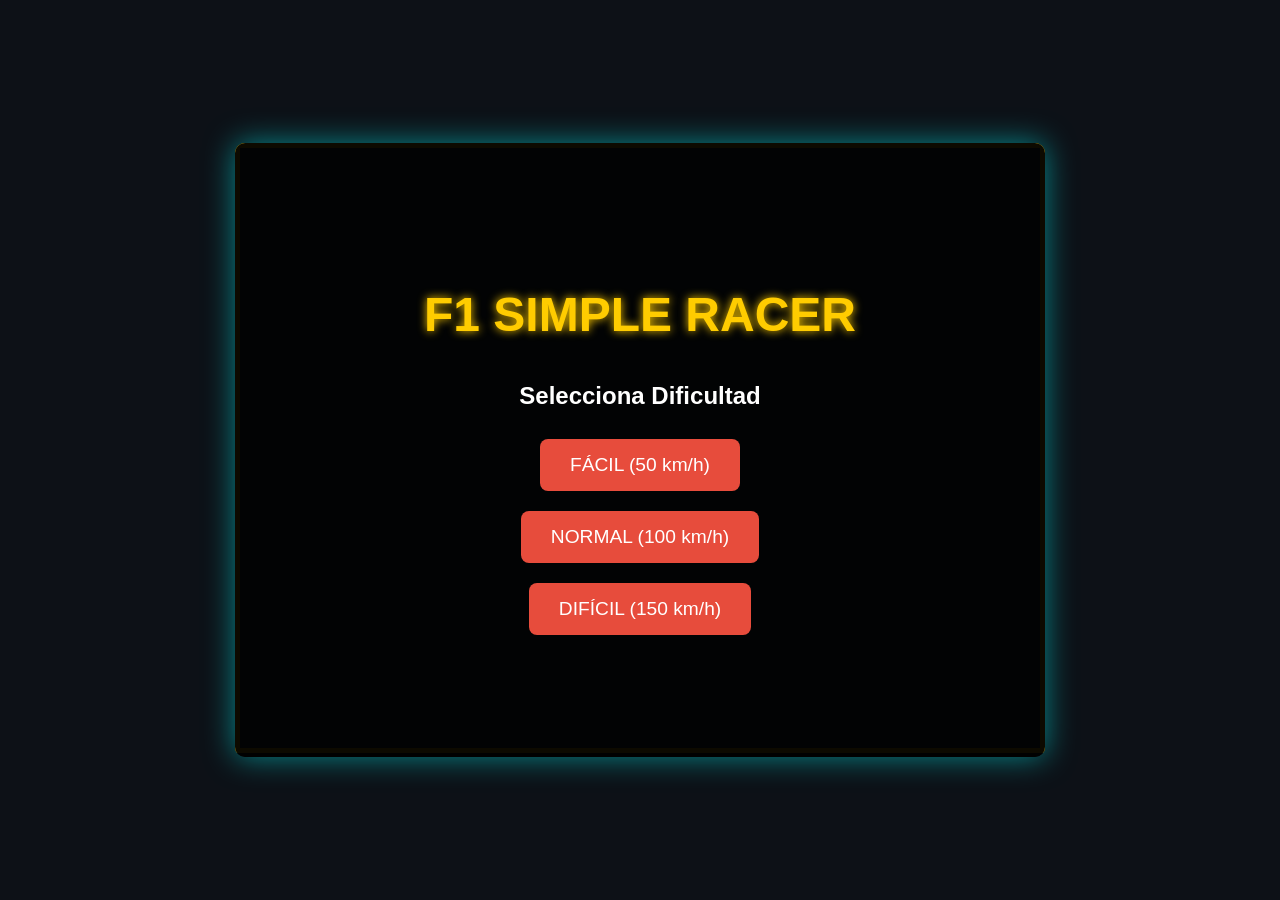
==== commit de21e141: "Update Carreras_coches.html" ====
--- a/Carreras_coches.html
+++ b/Carreras_coches.html
@@ -1,309 +1,540 @@
-<!doctype html>
+<!DOCTYPE html>
 <html lang="es">
 <head>
-<meta charset="utf-8">
-<meta name="viewport" content="width=device-width,initial-scale=1">
-<title>TurboTrack — Juego de Carreras (HTML) — Mejorado</title>
-<style>
-:root{--bg1:#0f172a;--bg2:#081226;--accent:#00e5a8;--card:#061427}
-*{box-sizing:border-box;font-family:Inter,ui-sans-serif,system-ui,Segoe UI,Roboto,'Helvetica Neue',Arial}
-html,body{height:100%;margin:0;background:linear-gradient(180deg,var(--bg1),var(--bg2));color:#e6eef8}
-.app{display:grid;grid-template-rows:auto 1fr;padding:28px;gap:18px;min-height:100vh}
-.header{display:flex;align-items:center;justify-content:space-between}
-.logo{display:flex;gap:14px;align-items:center}
-.logo .badge{width:56px;height:56px;border-radius:12px;background:linear-gradient(135deg,#3b82f6,#7c3aed);display:flex;align-items:center;justify-content:center;font-weight:700;box-shadow:0 8px 26px rgba(0,0,0,.5)}
-.title{font-size:20px}
-.card{background:linear-gradient(180deg,rgba(255,255,255,0.03),rgba(255,255,255,0.01));backdrop-filter: blur(6px);border-radius:14px;padding:18px;box-shadow:0 10px 30px rgba(2,6,23,0.6)}
-.menu{display:flex;gap:18px;align-items:flex-start}
-.left{width:360px}
-.right{flex:1;display:flex;flex-direction:column;gap:18px}
-.btn{display:inline-flex;align-items:center;gap:10px;padding:10px 14px;border-radius:10px;border:0;background:linear-gradient(90deg,#0f1724,#071022);color:#e6eef8;cursor:pointer}
-.btn.primary{background:linear-gradient(90deg,#06b6d4,#7c3aed);box-shadow:0 8px 22px rgba(124,58,237,0.18);}
-.control-row{display:flex;gap:10px;flex-wrap:wrap;margin-top:12px}
-.selector{padding:10px;border-radius:10px;background:rgba(255,255,255,0.02);min-width:0}
-.color-swatch{width:32px;height:32px;border-radius:6px;cursor:pointer;border:2px solid rgba(255,255,255,0.04)}
-.preview{display:flex;gap:10px;align-items:center}
-.canvas-wrap{position:relative;overflow:hidden;border-radius:12px}
-#gameCanvas{width:100%;height:600px;background:linear-gradient(180deg,#0b1220,#061228);display:block}
-.hud{position:absolute;left:12px;top:12px;background:linear-gradient(180deg,rgba(3,7,18,0.65),rgba(3,7,18,0.25));padding:8px 10px;border-radius:10px;font-weight:700}
-.info{display:flex;gap:12px;align-items:center}
-.small{font-size:12px;color:#a9c0d8}
-.map-preview{width:78px;height:56px;border-radius:8px;overflow:hidden;border:1px solid rgba(255,255,255,0.03)}
-.legend{display:flex;flex-direction:column;gap:8px}
-.footer{display:flex;justify-content:space-between;align-items:center;font-size:13px;color:#9fb0c8}
-.controls{font-size:13px;color:#cfeef0}
-.overlay{position:absolute;inset:0;background:linear-gradient(180deg,rgba(2,6,23,0.6),rgba(2,6,23,0.65));display:flex;align-items:center;justify-content:center}
-.leaderboard{background:linear-gradient(180deg,#061427,#082034);padding:18px;border-radius:12px;box-shadow:0 12px 40px rgba(2,8,20,0.7);min-width:520px}
-.lb-row{display:flex;justify-content:space-between;padding:8px 12px;border-radius:8px;margin-top:8px;background:linear-gradient(90deg,rgba(255,255,255,0.02),rgba(255,255,255,0.01))}
-.lb-row.head{font-weight:800}
-.car-f1{filter: drop-shadow(0 10px 16px rgba(0,0,0,0.7));}
-@media(max-width:900px){.menu{flex-direction:column}.left{width:100%}.right{order:2}}
-</style>
+    <meta charset="UTF-8">
+    <meta name="viewport" content="width=device-width, initial-scale=1.0">
+    <title>F1 Grand Prix - Carrera Simple</title>
+    <style>
+        /* CSS: Estilos Generales y Visuales */
+        body {
+            display: flex;
+            justify-content: center;
+            align-items: center;
+            flex-direction: column;
+            min-height: 100vh;
+            margin: 0;
+            background-color: #0d1117; /* Fondo oscuro tipo asfalto */
+            color: #fff;
+            font-family: 'Arial', sans-serif;
+            overflow: hidden;
+        }
+
+        #gameContainer {
+            position: relative;
+            box-shadow: 0 0 30px rgba(0, 255, 255, 0.5); /* Resplandor neón */
+            border-radius: 10px;
+            overflow: hidden;
+        }
+
+        /* Lienzo del juego - Aquí se dibujará la pista y los coches */
+        #gameCanvas {
+            border: 5px solid #ffcc00; /* Borde amarillo F1 */
+            background-color: #2c3e50; /* Color base de la pista */
+        }
+
+        /* Estilo del menú inicial */
+        #startMenu {
+            position: absolute;
+            top: 0;
+            left: 0;
+            width: 100%;
+            height: 100%;
+            background-color: rgba(0, 0, 0, 0.95);
+            display: flex;
+            flex-direction: column;
+            justify-content: center;
+            align-items: center;
+            z-index: 10;
+        }
+
+        #startMenu h1 {
+            color: #ffcc00;
+            text-shadow: 0 0 10px #ffcc00;
+            font-size: 3em;
+            margin-bottom: 20px;
+        }
+
+        #startMenu button {
+            background-color: #e74c3c; /* Rojo intenso */
+            color: white;
+            border: none;
+            padding: 15px 30px;
+            margin: 10px;
+            font-size: 1.2em;
+            cursor: pointer;
+            border-radius: 8px;
+            transition: background-color 0.3s, transform 0.1s;
+        }
+
+        #startMenu button:hover {
+            background-color: #c0392b;
+            transform: scale(1.05);
+        }
+
+        /* Estilo de la tabla clasificatoria (Fin del juego) */
+        #resultsTable {
+            position: absolute;
+            top: 0;
+            left: 0;
+            width: 100%;
+            height: 100%;
+            background-color: rgba(0, 0, 0, 0.95);
+            display: none;
+            flex-direction: column;
+            justify-content: center;
+            align-items: center;
+            z-index: 10;
+        }
+
+        #resultsTable h2 {
+            color: #ffcc00;
+            text-shadow: 0 0 10px #ffcc00;
+            font-size: 2.5em;
+            margin-bottom: 30px;
+        }
+
+        #resultsTable table {
+            width: 80%;
+            max-width: 600px;
+            border-collapse: collapse;
+            background-color: #1a1a1a;
+            border-radius: 10px;
+            overflow: hidden;
+        }
+
+        #resultsTable th, #resultsTable td {
+            padding: 15px;
+            text-align: left;
+            border-bottom: 1px solid #333;
+        }
+
+        #resultsTable th {
+            background-color: #e74c3c;
+            color: white;
+            font-size: 1.1em;
+        }
+
+        #resultsTable tr:nth-child(even) {
+            background-color: #2c3e50;
+        }
+        
+        #resultsTable tr.player-row {
+            background-color: #27ae60 !important; /* Destacar al jugador */
+            font-weight: bold;
+        }
+        
+        /* HUD - Información de la carrera */
+        #hud {
+            position: absolute;
+            top: 10px;
+            left: 10px;
+            padding: 10px;
+            background-color: rgba(0, 0, 0, 0.7);
+            border-radius: 5px;
+            color: white;
+            font-size: 1.2em;
+            z-index: 5;
+        }
+
+    </style>
 </head>
 <body>
-<div class="app">
-  <div class="header">
-    <div class="logo"><div class="badge">TT</div><div><div class="title">TurboTrack</div><div class="small">Edición Mejorada — Física y UI</div></div></div>
-    <div class="controls small">Controles: Flechas / WASD — Pausa: P — Reiniciar: R</div>
-  </div>
-
-  <div class="menu">
-    <div class="left card">
-      <h3>Menú Principal</h3>
-      <div style="display:flex;gap:10px;margin-top:12px;">
-        <button class="btn primary" id="startBtn">▶ Empezar carrera</button>
-        <button class="btn" id="resetBtn">⟲ Reiniciar</button>
-      </div>
-
-      <div style="margin-top:14px">
-        <label class="small">Selecciona color del jugador</label>
-        <div class="control-row" id="playerColors"></div>
-      </div>
-
-      <div style="margin-top:12px">
-        <label class="small">Dificultad</label>
-        <div class="control-row">
-          <button class="btn selector" data-diff="0" id="diffEasy">Fácil — 50 km/h</button>
-          <button class="btn selector" data-diff="1" id="diffNorm">Normal — 100 km/h</button>
-          <button class="btn selector" data-diff="2" id="diffHard">Difícil — 150 km/h</button>
+
+    <div id="gameContainer">
+        <canvas id="gameCanvas" width="800" height="600"></canvas>
+
+        <div id="hud">
+            Vueltas: <span id="laps">0/5</span> | Tiempo: <span id="time">00:00.00</span>
         </div>
-      </div>
-
-      <div style="margin-top:12px">
-        <label class="small">Mapa</label>
-        <div class="control-row" id="mapList"></div>
-      </div>
-
-      <div style="margin-top:12px">
-        <label class="small">Información</label>
-        <div class="small" style="margin-top:8px">Muros de pista integrados, meta con bandera a cuadros, 5 vueltas por carrera, tabla final con tiempos.</div>
-      </div>
-
+
+        <div id="startMenu">
+            <h1>F1 SIMPLE RACER</h1>
+            <h2>Selecciona Dificultad</h2>
+            <button onclick="startGame(50)">FÁCIL (50 km/h)</button>
+            <button onclick="startGame(100)">NORMAL (100 km/h)</button>
+            <button onclick="startGame(150)">DIFÍCIL (150 km/h)</button>
+        </div>
+
+        <div id="resultsTable">
+            <h2>🏆 Resultados Finales 🏁</h2>
+            <table>
+                <thead>
+                    <tr>
+                        <th>Posición</th>
+                        <th>Piloto</th>
+                        <th>Tiempo Total</th>
+                    </tr>
+                </thead>
+                <tbody id="resultsBody">
+                    </tbody>
+            </table>
+            <button onclick="window.location.reload()">Jugar de Nuevo</button>
+        </div>
     </div>
 
-    <div class="right">
-      <div class="card canvas-wrap">
-        <div style="display:flex;justify-content:space-between;align-items:center;margin-bottom:8px">
-          <div class="info"><div class="hud" id="hud">Listo</div></div>
-          <div class="legend small" id="lapInfo">Mapa: —</div>
-        </div>
-        <canvas id="gameCanvas" width="1200" height="600"></canvas>
-        <div id="overlayHolder" style="position:absolute;inset:0;pointer-events:none"></div>
-      </div>
-
-      <div class="card" style="display:flex;justify-content:space-between;align-items:center">
-        <div>
-          <div style="font-weight:700">Detalles de la carrera</div>
-          <div class="small">9 bots — IA mejorada — Muros de pista y colisiones suaves</div>
-        </div>
-        <div class="footer">
-          <div class="small">Hecho con ❤️ y un poco de física</div>
-        </div>
-      </div>
-    </div>
-  </div>
-</div>
-
-<script>
-const canvas = document.getElementById('gameCanvas');
-const ctx = canvas.getContext('2d');
-let W = canvas.width, H = canvas.height;
-const startBtn = document.getElementById('startBtn');
-const resetBtn = document.getElementById('resetBtn');
-const playerColorsDiv = document.getElementById('playerColors');
-const mapListDiv = document.getElementById('mapList');
-const hud = document.getElementById('hud');
-const lapInfo = document.getElementById('lapInfo');
-const overlayHolder = document.getElementById('overlayHolder');
-
-const COLORS = ["#ef4444","#f97316","#f59e0b","#eab308","#10b981","#06b6d4","#3b82f6","#8b5cf6","#ec4899","#64748b"];
-let playerColor = COLORS[0];
-let difficulty = 1; // 0,1,2
-let maps = []; let selectedMapIndex=0; let gameRunning=false; let lastTime=0; let entities=[]; let lapsToFinish=5;
-const kmhToPxs = (kmh)=> kmh * 0.12; const DIFF_SPEEDS = [50,100,150].map(kmh=>kmhToPxs(kmh));
-const keys = {left:false,right:false,up:false,down:false};
-window.addEventListener('keydown',e=>{ if(e.key==='ArrowLeft'||e.key==='a')keys.left=true; if(e.key==='ArrowRight'||e.key==='d')keys.right=true; if(e.key==='ArrowUp'||e.key==='w')keys.up=true; if(e.key==='ArrowDown'||e.key==='s')keys.down=true; if(e.key==='p') togglePause(); if(e.key==='r') resetRace(); });
-window.addEventListener('keyup',e=>{ if(e.key==='ArrowLeft'||e.key==='a')keys.left=false; if(e.key==='ArrowRight'||e.key==='d')keys.right=false; if(e.key==='ArrowUp'||e.key==='w')keys.up=false; if(e.key==='ArrowDown'||e.key==='s')keys.down=false; });
-
-// START LOCK: all cars stay in a single row for 3s, arrow above player for 5s
-let startLock = false; let startLockTime = 0; const START_LOCK_MS = 3000; const ARROW_MS = 5000;
-
-class Car{
-  constructor(x,y,color,isPlayer=false){
-    this.x=x; this.y=y; this.angle=-Math.PI/2; this.speed=0; this.color=color; this.w=14; this.h=28; this.isPlayer=isPlayer; this.maxSpeed=DIFF_SPEEDS[difficulty]; this.currentWaypoint=0; this.laps=0; this.rank=0; this.times=[]; this.startTime=null; this.bestLap=Infinity; this.finished=false; this.finishTime=null; this.showArrow=false; this.id=null;
-  }
-  update(dt,map,now){
-    if(this.finished) return;
-    // if startLock active, do not move (except slight idle)
-    if(startLock) return;
-
-    if(this.isPlayer){
-      const accelInput = keys.up?1: (keys.down?-0.9:0);
-      const target = accelInput * this.maxSpeed;
-      this.speed += (target - this.speed) * 0.08;
-      const steerInput = (keys.left? -1:0) + (keys.right?1:0);
-      const steerFactor = 0.055 * (1 - Math.min(Math.abs(this.speed)/this.maxSpeed,0.9));
-      this.angle += steerInput * steerFactor;
-    } else {
-      const wp = map.waypoints[this.currentWaypoint];
-      if(!wp) return;
-      const dx = wp.x - this.x, dy = wp.y - this.y;
-      const targetAngle = Math.atan2(dy,dx);
-      let diff = normalizeAngle(targetAngle - this.angle);
-      const nextWp = map.waypoints[(this.currentWaypoint+1)%map.waypoints.length];
-      const angAhead = Math.atan2(nextWp.y - wp.y, nextWp.x - wp.x);
-      const corner = Math.abs(normalizeAngle(angAhead - targetAngle));
-      const brake = Math.min(0.6, corner*0.8);
-      this.angle += Math.max(Math.min(diff,0.06),-0.06) * (0.95 + Math.random()*0.2);
-      const dist = Math.hypot(dx,dy);
-      const base = this.maxSpeed * (1 - brake*0.6) * (0.9 + Math.random()*0.18);
-      this.speed += (Math.min(base, dist*0.04) - this.speed) * 0.08;
-      if(dist < 28) this.currentWaypoint = (this.currentWaypoint+1) % map.waypoints.length;
-    }
-    // movement
-    const vx = Math.cos(this.angle) * this.speed;
-    const vy = Math.sin(this.angle) * this.speed;
-    this.x += vx * dt * 60;
-    this.y += vy * dt * 60;
-    // friction
-    this.speed *= 0.998;
-
-    // keep inside track
-    const centerPt = map.getClosestPointOnCenter({x:this.x,y:this.y});
-    const offset = Math.hypot(this.x - centerPt.x, this.y - centerPt.y);
-    const roadHalf = map.roadWidth/2 - 6;
-    if(offset > roadHalf){
-      const nx = (centerPt.x - this.x)/offset; const ny = (centerPt.y - this.y)/offset;
-      // push back slightly without flipping angle
-      this.x += nx * (offset - roadHalf);
-      this.y += ny * (offset - roadHalf);
-      this.speed *= 0.65; // slow down
-      // small backward step along heading
-      this.x -= vx * 0.06;
-      this.y -= vy * 0.06;
-    }
-
-    // finish line
-    if(map.finish && pointSegmentDistance({x:this.x,y:this.y}, map.finish.a, map.finish.b) < 14){
-      if(!this._crossed){
-        this._crossed = true;
-        const t = now - map.raceStart;
-        if(this.startTime===null) this.startTime = now; else { const lapTime = (now - this.startTime)/1000; this.times.push(lapTime); this.bestLap = Math.min(this.bestLap, lapTime); this.startTime = now; }
-        this.laps++;
-        if(this.laps >= lapsToFinish){ this.finished=true; this.finishTime = t/1000; }
-      }
-    } else { this._crossed=false; }
-  }
-  draw(ctx){
-    ctx.save(); ctx.translate(this.x,this.y); ctx.rotate(this.angle);
-    // shadow
-    ctx.fillStyle = 'rgba(0,0,0,0.45)'; ctx.beginPath(); ctx.ellipse(0,this.h*0.28,this.w*1.1,this.h*0.45,0,0,Math.PI*2); ctx.fill();
-    // body inspired by F1 photo: narrow nose, wider mid, big rear wing
-    // nose
-    ctx.fillStyle=this.color; ctx.beginPath(); ctx.moveTo(0,-this.h*0.6); ctx.lineTo(this.w*0.22,-this.h*0.25); ctx.lineTo(-this.w*0.22,-this.h*0.25); ctx.closePath(); ctx.fill();
-    // cockpit and body
-    ctx.fillStyle=this.color; ctx.beginPath(); ctx.ellipse(0,-this.h*0.08,this.w*0.45,this.h*0.35,0,0,Math.PI*2); ctx.fill();
-    // canopy (dark)
-    ctx.fillStyle='rgba(0,0,0,0.3)'; ctx.beginPath(); ctx.ellipse(0,-this.h*0.12,this.w*0.25,this.h*0.18,0,0,Math.PI*2); ctx.fill();
-    // rear wing
-    ctx.fillStyle='rgba(18,18,18,0.95)'; ctx.fillRect(-this.w*0.5,this.h*0.18,this.w,4);
-    // wheels (stylized narrow F1)
-    ctx.fillStyle='#111'; ctx.beginPath(); ctx.ellipse(-this.w*0.55,-this.h*0.06,3,6,0,0,Math.PI*2); ctx.fill(); ctx.beginPath(); ctx.ellipse(this.w*0.55,-this.h*0.06,3,6,0,0,Math.PI*2); ctx.fill(); ctx.beginPath(); ctx.ellipse(-this.w*0.55,this.h*0.25,3,6,0,0,Math.PI*2); ctx.fill(); ctx.beginPath(); ctx.ellipse(this.w*0.55,this.h*0.25,3,6,0,0,Math.PI*2); ctx.fill();
-    ctx.restore();
-
-    // arrow
-    if(this.showArrow){ ctx.save(); ctx.fillStyle='yellow'; ctx.beginPath(); ctx.moveTo(this.x,this.y - this.h - 12); ctx.lineTo(this.x - 8,this.y - this.h + 6); ctx.lineTo(this.x + 8,this.y - this.h + 6); ctx.closePath(); ctx.fill(); ctx.restore(); }
-  }
-}
-
-function normalizeAngle(a){while(a>Math.PI)a-=Math.PI*2;while(a<-Math.PI)a+=Math.PI*2;return a;}
-function pointSegmentDistance(p,a,b){ const A=p.x-a.x,B=p.y-a.y,C=b.x-a.x,D=b.y-a.y; const dot=A*C+B*D; const len_sq=C*C+D*D; let param = len_sq!==0?dot/len_sq:-1; let xx,yy; if(param<0){xx=a.x;yy=a.y;} else if(param>1){xx=b.x;yy=b.y;} else {xx=a.x+param*C; yy=a.y+param*D;} const dx=p.x-xx, dy=p.y-yy; return Math.hypot(dx,dy); }
-
-function createMaps(){ maps = [];
-  const mk = (name,wpArr,roadWidth)=>({name,waypoints:wpArr,roadWidth,finish:{a:wpArr[0],b:{x:wpArr[0].x+120,y:wpArr[0].y}}, getClosestPointOnCenter(p){ let best=null,minD=1e9; for(let i=0;i<this.waypoints.length;i++){ const a=this.waypoints[i], b=this.waypoints[(i+1)%this.waypoints.length]; const A=p.x-a.x,B=p.y-a.y,C=b.x-a.x,D=b.y-a.y; const dot=A*C+B*D; const len_sq=C*C+D*D; const t = len_sq?Math.max(0,Math.min(1,dot/len_sq)):0; const xx=a.x+t*C, yy=a.y+t*D; const d=Math.hypot(p.x-xx,p.y-yy); if(d<minD){minD=d;best={x:xx,y:yy};} } return best || {x:this.waypoints[0].x,y:this.waypoints[0].y}; }});
-  const oval = []; for(let i=0;i<28;i++){ const a=i/28*Math.PI*2; oval.push({x:W/2+Math.cos(a)*360,y:H/2+Math.sin(a)*200}); }
-  maps.push(mk('Óvalo Clásico',oval,120));
-  const c1=[{x:180,y:120},{x:420,y:90},{x:740,y:150},{x:980,y:110},{x:920,y:360},{x:720,y:420},{x:460,y:360},{x:260,y:420},{x:140,y:300}]; maps.push(mk('Ciudad Rápida',c1,100));
-  const m=[]; for(let i=0;i<18;i++){ const t=i/18; m.push({x:120 + t*(W-240) + Math.sin(t*6.28)*120, y:80 + Math.cos(t*3.14)*120 + t*260}); } maps.push(mk('Puerto de la Sierra',m,110));
-  const d=[]; for(let i=0;i<24;i++){ const a=i/24*Math.PI*2; d.push({x:W/2 + Math.cos(a)*300 + Math.sin(a*3)*40, y:H/2 + Math.sin(a)*220}); } maps.push(mk('Desierto Dorado',d,140));
-  const h=[{x:160,y:140},{x:360,y:120},{x:520,y:210},{x:680,y:120},{x:980,y:200},{x:920,y:400},{x:700,y:480},{x:440,y:420},{x:240,y:500}]; maps.push(mk('Puerto',h,90));
-}
-
-function buildColorChoices(){ playerColorsDiv.innerHTML=''; COLORS.forEach((c,i)=>{ const d=document.createElement('div'); d.className='color-swatch'; d.style.background=c; d.title=c; d.onclick=()=>{ playerColor=c; highlightColor(); assignColorsToBots(); renderPreview(); }; playerColorsDiv.appendChild(d); }); }
-function highlightColor(){ const nodes=playerColorsDiv.children; for(let i=0;i<nodes.length;i++){ nodes[i].style.outline = (COLORS[i]===playerColor)?'3px solid rgba(255,255,255,0.12)':''; }}
-function buildMapList(){ mapListDiv.innerHTML=''; maps.forEach((m,i)=>{ const b=document.createElement('button'); b.className='btn selector'; b.textContent=m.name; b.onclick=()=>{ selectedMapIndex=i; lapInfo.innerHTML=`Mapa: ${m.name}`; renderPreview(); resetRace(); }; mapListDiv.appendChild(b); }); }
-
-function assignColorsToBots(){ const pool = COLORS.filter(c=>c!==playerColor); for(let i=pool.length-1;i>0;i--){ const j=Math.floor(Math.random()*(i+1)); [pool[i],pool[j]]=[pool[j],pool[i]]; } const botColors = pool.slice(0,9);
-  entities = []; const map = maps[selectedMapIndex]; const start = map.waypoints[0] || {x:W/2,y:H/2};
-  // place cars in a neat row, reduced size so they fit
-  const rowX = start.x - 180; const rowY = start.y + 60; const spacing = 36;
-  // player first (left-most)
-  const p = new Car(rowX + spacing*0, rowY, playerColor, true); p.maxSpeed = DIFF_SPEEDS[difficulty]; p.id = 'Jugador'; entities.push(p);
-  for(let i=0;i<9;i++){ const c = botColors[i%botColors.length]; const b = new Car(rowX + spacing*(i+1), rowY + (i%2?6:-6), c, false); b.maxSpeed = DIFF_SPEEDS[difficulty] * (0.92 + Math.random()*0.16); b.currentWaypoint = Math.floor(Math.random()*maps[selectedMapIndex].waypoints.length); b.id = 'Bot ' + (i+1); entities.push(b); }
-}
-
-function startRace(){ if(gameRunning) return; // lock start: place cars and freeze for START_LOCK_MS
-  startLock = true; startLockTime = performance.now(); maps[selectedMapIndex].raceStart = performance.now(); // mark race start for timers
-  entities.forEach(e=>{ e.laps=0; e.times=[]; e.startTime=null; e.finished=false; e.finishTime=null; e.showArrow = e.isPlayer; });
-  // hide arrow after ARROW_MS
-  setTimeout(()=>{ entities.forEach(e=> e.showArrow=false); }, 5000);
-  // release after 3s
-  setTimeout(()=>{ startLock = false; gameRunning = true; lastTime = performance.now(); requestAnimationFrame(loop); }, 3000);
-  hud.textContent='Listo — salida en 3s'; draw(); }
-
-function resetRace(){ gameRunning=false; hud.textContent='Listo'; assignColorsToBots(); drawStatic(); clearOverlay(); }
-function togglePause(){ gameRunning = !gameRunning; hud.textContent = gameRunning? 'Reanudado' : 'Pausado'; if(gameRunning) lastTime=performance.now(); if(gameRunning) requestAnimationFrame(loop); }
-
-function loop(ts){ const dt = Math.min((ts-lastTime)/1000,0.033); lastTime = ts; update(dt,ts); draw(); if(gameRunning) requestAnimationFrame(loop); }
-
-function update(dt,now){ const map = maps[selectedMapIndex]; entities.forEach(e=> e.update(dt,map,now)); // collisions between cars -> gentle backward impulse
-  for(let i=0;i<entities.length;i++){ for(let j=i+1;j<entities.length;j++){ const a=entities[i], b=entities[j]; const overlapX = (a.w/2 + b.w/2) - Math.abs(a.x - b.x); const overlapY = (a.h/2 + b.h/2) - Math.abs(a.y - b.y); if(overlapX>0 && overlapY>0){ // compute relative direction
-        const ax = Math.cos(a.angle)*a.speed; const ay = Math.sin(a.angle)*a.speed; const bx = Math.cos(b.angle)*b.speed; const by = Math.sin(b.angle)*b.speed; // apply small backward nudge along velocity direction
-        a.x -= ax * 0.06; a.y -= ay * 0.06; b.x -= bx * 0.06; b.y -= by * 0.06; a.speed *= 0.6; b.speed *= 0.6; } } }
-  // ranking
-  entities.sort((a,b)=> b.laps - a.laps || distanceToNextWP(a,map)-distanceToNextWP(b,map)); entities.forEach((e,i)=> e.rank=i+1);
-  const anyRunning = entities.some(e=> !e.finished);
-  if(!anyRunning) endRace(); }
-
-function distanceToNextWP(car,map){ const wp = map.waypoints[car.currentWaypoint] || map.waypoints[0]; return Math.hypot(wp.x-car.x, wp.y-car.y); }
-
-function draw(){ ctx.clearRect(0,0,W,H); drawBackground(); drawTrack(maps[selectedMapIndex]); drawFinishBanner(maps[selectedMapIndex]); entities.forEach(e=> e.draw(ctx)); drawHUD(); }
-
-function drawBackground(){ const g = ctx.createLinearGradient(0,0,0,H); g.addColorStop(0,'#071227'); g.addColorStop(1,'#02131f'); ctx.fillStyle=g; ctx.fillRect(0,0,W,H); }
-
-function drawTrack(map){ ctx.save(); const wp = map.waypoints; ctx.lineWidth = map.roadWidth + 30; ctx.lineCap='round'; ctx.lineJoin='round'; ctx.strokeStyle='rgba(180,180,200,0.03)'; ctx.beginPath(); if(wp.length){ ctx.moveTo(wp[0].x,wp[0].y); for(let i=1;i<wp.length;i++) ctx.lineTo(wp[i].x,wp[i].y); ctx.closePath(); ctx.stroke(); } ctx.lineWidth = map.roadWidth; ctx.strokeStyle='rgba(30,30,40,0.95)'; ctx.beginPath(); if(wp.length){ ctx.moveTo(wp[0].x,wp[0].y); for(let i=1;i<wp.length;i++) ctx.lineTo(wp[i].x,wp[i].y); ctx.closePath(); ctx.stroke(); } ctx.lineWidth=2; ctx.setLineDash([16,14]); ctx.strokeStyle='rgba(255,255,255,0.06)'; ctx.beginPath(); if(wp.length){ ctx.moveTo(wp[0].x,wp[0].y); for(let i=1;i<wp.length;i++) ctx.lineTo(wp[i].x,wp[i].y); ctx.closePath(); ctx.stroke(); } ctx.setLineDash([]); ctx.restore(); }
-
-function drawFinishBanner(map){ const a=map.finish.a, b=map.finish.b; ctx.save(); ctx.strokeStyle='rgba(0,0,0,0.6)'; ctx.lineWidth=4; ctx.beginPath(); ctx.moveTo(a.x,a.y-40); ctx.lineTo(a.x,a.y); ctx.stroke(); ctx.beginPath(); ctx.moveTo(b.x,b.y-40); ctx.lineTo(b.x,b.y); ctx.stroke(); const pw = 160, ph = 36; const sx = a.x, sy = a.y-40; const ex = b.x, ey = b.y-40; const angle = Math.atan2(ey-sy,ex-sx); ctx.translate(sx,sy); ctx.rotate(angle); ctx.fillStyle='white'; ctx.fillRect(0,-ph/2,pw,ph); const cell = 16; for(let i=0;i<pw;i+=cell){ for(let j=0;j<ph;j+=cell){ if(((i/cell)+(j/cell))%2===0) ctx.fillStyle='black'; else ctx.fillStyle='white'; ctx.fillRect(i,-ph/2+j,cell,cell); } } // flag poles decoration
-  ctx.restore(); }
-
-function drawHUD(){ const p = entities.find(e=>e.isPlayer); if(p){ hud.innerHTML = `Vel: ${Math.round(p.speed/0.12)} km/h — Pos: ${p.rank}/${entities.length} — Vueltas: ${p.laps}/${lapsToFinish}`; } }
-
-function renderPreview(){ drawStatic(); }
-function drawStatic(){ ctx.clearRect(0,0,W,H); drawBackground(); drawTrack(maps[selectedMapIndex]); drawFinishBanner(maps[selectedMapIndex]); }
-
-function endRace(){ gameRunning=false; hud.textContent='Carrera finalizada'; showLeaderboard(); }
-
-function showLeaderboard(){ clearOverlay(); const div = document.createElement('div'); div.className='overlay'; div.style.pointerEvents='auto'; const box = document.createElement('div'); box.className='leaderboard'; const title = document.createElement('div'); title.style.fontSize='20px'; title.style.fontWeight='900'; title.textContent='Clasificación Final — TurboTrack'; box.appendChild(title);
-  const list = [...entities].sort((a,b)=> (a.finishTime||99999) - (b.finishTime||99999));
-  const header = document.createElement('div'); header.className='lb-row head'; header.innerHTML = `<div style="flex:1">Puesto</div><div style="flex:2">Piloto</div><div style="flex:2">Tiempo (s)</div><div style="flex:2">Mejor Vuelta</div>`; box.appendChild(header);
-  list.forEach((e,i)=>{ const row = document.createElement('div'); row.className='lb-row'; row.innerHTML = `<div style="flex:1">${i+1}</div><div style="flex:2"><span style="display:inline-block;width:14px;height:14px;background:${e.color};margin-right:8px;border-radius:3px;vertical-align:middle"></span>${e.isPlayer? 'Jugador' : e.id}</div><div style="flex:2">${e.finishTime? e.finishTime.toFixed(2) : 'DNF'}</div><div style="flex:2">${e.bestLap===Infinity? '-' : e.bestLap.toFixed(2)}</div>`; box.appendChild(row); });
-  const btns = document.createElement('div'); btns.style.display='flex'; btns.style.justifyContent='flex-end'; btns.style.marginTop='12px'; const again = document.createElement('button'); again.className='btn primary'; again.textContent='Volver a jugar'; again.onclick=()=>{ overlayHolder.innerHTML=''; resetRace(); }; btns.appendChild(again); box.appendChild(btns); div.appendChild(box); overlayHolder.appendChild(div);
-}
-function clearOverlay(){ overlayHolder.innerHTML=''; }
-
-createMaps(); buildColorChoices(); buildMapList(); highlightColor(); assignColorsToBots(); drawStatic(); lapInfo.textContent = `Mapa: ${maps[selectedMapIndex].name}`;
-startBtn.onclick=()=>{ assignColorsToBots(); startRace(); };
-resetBtn.onclick=()=>{ resetRace(); };
-document.getElementById('diffEasy').onclick=()=>{ difficulty=0; applyDifficulty(); highlightDiff(); };
-document.getElementById('diffNorm').onclick=()=>{ difficulty=1; applyDifficulty(); highlightDiff(); };
-document.getElementById('diffHard').onclick=()=>{ difficulty=2; applyDifficulty(); highlightDiff(); };
-function highlightDiff(){ document.querySelectorAll('[data-diff]').forEach(b=> b.style.outline = (Number(b.dataset.diff)===difficulty)?'3px solid rgba(255,255,255,0.08)':'' ); }
-function applyDifficulty(){ entities.forEach(e=> e.maxSpeed = DIFF_SPEEDS[difficulty] * (e.isPlayer?1: (0.92 + Math.random()*0.16)) ); hud.textContent = 'Dificultad aplicada'; }
-
-window.addEventListener('resize',()=>{ const rect = canvas.getBoundingClientRect(); W = canvas.width = rect.width; H = canvas.height = rect.height; createMaps(); assignColorsToBots(); drawStatic(); });
-
-console.log('TurboTrack mejorado listo.');
-</script>
+    <script>
+        // JAVASCRIPT: Lógica del Juego
+        const canvas = document.getElementById('gameCanvas');
+        const ctx = canvas.getContext('2d');
+        const W = canvas.width;
+        const H = canvas.height;
+
+        let gameLoopId;
+        let gameActive = false;
+        let startTime = 0;
+        let difficultySpeed = 0; // Velocidad base de los bots
+        const MAX_LAPS = 5;
+
+        // --- Configuración de Colores ---
+        const ALL_COLORS = [
+            '#ff0000', '#0000ff', '#00ff00', '#ffff00', '#ff00ff', 
+            '#00ffff', '#ffa500', '#800080', '#008000', '#ffc0cb'
+        ];
+        
+        const PLAYER_COLOR = '#ffcc00'; // Color del jugador (Amarillo F1)
+
+        /**
+         * @typedef {Object} Car
+         * @property {number} x - Posición X
+         * @property {number} y - Posición Y
+         * @property {number} dx - Velocidad en X
+         * @property {number} dy - Velocidad en Y
+         * @property {number} angle - Ángulo de dirección (en radianes)
+         * @property {number} speed - Velocidad actual
+         * @property {string} color - Color del coche
+         * @property {string} name - Nombre del piloto
+         * @property {number} laps - Vueltas completadas
+         * @property {number} totalTime - Tiempo final de carrera
+         */
+
+        /** @type {Car} */
+        let player = {
+            x: 50, y: H / 2, dx: 0, dy: 0, angle: 0, speed: 0, 
+            color: PLAYER_COLOR, name: "JUGADOR", laps: 0, totalTime: 0
+        };
+
+        /** @type {Car[]} */
+        let cars = [player];
+
+        // --- Generar Bots (Simplificado a 1 Bot por ahora) ---
+        function createBots(numBots, speedBase) {
+            let availableColors = ALL_COLORS.filter(c => c !== PLAYER_COLOR);
+            cars = [player]; // Reiniciar con solo el jugador
+
+            for (let i = 0; i < numBots; i++) {
+                // Asignar color aleatorio y único
+                const colorIndex = Math.floor(Math.random() * availableColors.length);
+                const botColor = availableColors.splice(colorIndex, 1)[0];
+
+                // Crear Bot. Su velocidad será una variación de la dificultad
+                const botSpeed = speedBase * (0.9 + Math.random() * 0.2); // +/- 10%
+                
+                cars.push({
+                    x: 50, y: H / 2 - (i + 1) * 30, dx: 0, dy: 0, angle: 0, speed: botSpeed, 
+                    color: botColor, name: `BOT ${i + 1}`, laps: 0, totalTime: 0
+                });
+            }
+        }
+        
+        // --- Constantes de Juego ---
+        const CAR_WIDTH = 25;
+        const CAR_HEIGHT = 15;
+        const ACCELERATION = 0.5;
+        const DRAG = 0.98;
+        const MAX_PLAYER_SPEED = 5;
+        const TURN_SPEED = 0.05;
+
+        // --- Mapa (Muros Simples) ---
+        // Definir la "pista" como un área central
+        const TRACK_MARGIN = 50; // Margen para los muros
+
+        // --- Controles de Teclado ---
+        let keys = {};
+        window.addEventListener('keydown', (e) => { keys[e.code] = true; });
+        window.addEventListener('keyup', (e) => { keys[e.code] = false; });
+
+        // --- Funciones de Dibujo ---
+
+        // Dibuja la pista y la meta
+        function drawTrack() {
+            // Muros (líneas exteriores)
+            ctx.strokeStyle = '#555';
+            ctx.lineWidth = TRACK_MARGIN;
+            ctx.strokeRect(TRACK_MARGIN / 2, TRACK_MARGIN / 2, W - TRACK_MARGIN, H - TRACK_MARGIN);
+
+            // Asfalto
+            ctx.fillStyle = '#2c3e50';
+            ctx.fillRect(TRACK_MARGIN, TRACK_MARGIN, W - 2 * TRACK_MARGIN, H - 2 * TRACK_MARGIN);
+
+            // Línea central (opcional)
+            // ctx.strokeStyle = 'white';
+            // ctx.setLineDash([10, 10]);
+            // ctx.strokeRect(TRACK_MARGIN, TRACK_MARGIN, W - 2 * TRACK_MARGIN, H - 2 * TRACK_MARGIN);
+            // ctx.setLineDash([]); // Reset dash
+
+            // Meta (Estilo F1) - Se coloca cerca del inicio
+            const finishLineX = TRACK_MARGIN;
+            const finishLineY = H / 2 - 20;
+            const finishLineW = 5;
+            const finishLineH = 40;
+
+            // Patrón a cuadros blanco y negro
+            for (let i = 0; i < finishLineH / 10; i++) {
+                ctx.fillStyle = (i % 2 === 0) ? 'black' : 'white';
+                ctx.fillRect(finishLineX, finishLineY + i * 10, finishLineW, 10);
+                
+                ctx.fillStyle = (i % 2 !== 0) ? 'black' : 'white';
+                ctx.fillRect(finishLineX + 5, finishLineY + i * 10, finishLineW, 10);
+            }
+            ctx.fillStyle = 'red';
+            ctx.fillRect(finishLineX - 5, finishLineY - 5, finishLineW + 15, 5); // Borde superior
+
+        }
+
+        // Dibuja un coche
+        function drawCar(car) {
+            ctx.save();
+            // Mover y rotar el contexto al centro del coche
+            ctx.translate(car.x, car.y);
+            ctx.rotate(car.angle);
+            
+            // Cuerpo del coche (F1 simplificado)
+            ctx.fillStyle = car.color;
+            ctx.fillRect(-CAR_WIDTH / 2, -CAR_HEIGHT / 2, CAR_WIDTH, CAR_HEIGHT);
+
+            // Ruedas (pequeños rectángulos negros)
+            ctx.fillStyle = 'black';
+            ctx.fillRect(-CAR_WIDTH / 2 - 2, -CAR_HEIGHT / 2 - 3, 5, 3); // Izq superior
+            ctx.fillRect(-CAR_WIDTH / 2 - 2, CAR_HEIGHT / 2, 5, 3); // Izq inferior
+            ctx.fillRect(CAR_WIDTH / 2 - 3, -CAR_HEIGHT / 2 - 3, 5, 3); // Der superior
+            ctx.fillRect(CAR_WIDTH / 2 - 3, CAR_HEIGHT / 2, 5, 3); // Der inferior
+
+            // Cabina/Halo (detalles)
+            ctx.fillStyle = 'white';
+            ctx.fillRect(0, -2, 5, 4);
+
+            ctx.restore();
+        }
+
+        // --- Lógica del Juego ---
+
+        // Actualiza el estado del jugador
+        function updatePlayer() {
+            // 1. Controles (Acelerar/Frenar/Girar)
+            if (keys['ArrowUp'] || keys['KeyW']) {
+                player.speed += ACCELERATION;
+            } else if (keys['ArrowDown'] || keys['KeyS']) {
+                player.speed -= ACCELERATION;
+            } else {
+                player.speed *= DRAG; // Resistencia
+            }
+
+            // Limitar velocidad
+            player.speed = Math.min(Math.max(player.speed, -MAX_PLAYER_SPEED / 2), MAX_PLAYER_SPEED);
+
+            // Girar solo si se está moviendo
+            if (Math.abs(player.speed) > 0.1) {
+                if (keys['ArrowLeft'] || keys['KeyA']) {
+                    player.angle -= TURN_SPEED * (player.speed > 0 ? 1 : -1);
+                }
+                if (keys['ArrowRight'] || keys['KeyD']) {
+                    player.angle += TURN_SPEED * (player.speed > 0 ? 1 : -1);
+                }
+            }
+
+            // 2. Movimiento
+            player.dx = Math.cos(player.angle) * player.speed;
+            player.dy = Math.sin(player.angle) * player.speed;
+
+            player.x += player.dx;
+            player.y += player.dy;
+
+            // 3. Colisiones (Muros)
+            // Lógica simple: Si toca el muro, lo detiene y lo empuja ligeramente hacia adentro.
+            if (player.x < TRACK_MARGIN || player.x > W - TRACK_MARGIN || player.y < TRACK_MARGIN || player.y > H - TRACK_MARGIN) {
+                // Colisión detectada: Detener y retroceder
+                player.x -= player.dx;
+                player.y -= player.dy;
+                player.speed = -player.speed * 0.5; // Rebote suave y pérdida de velocidad
+                
+                // Asegurar que esté dentro de los límites (para evitar que se atasque)
+                player.x = Math.min(Math.max(player.x, TRACK_MARGIN), W - TRACK_MARGIN);
+                player.y = Math.min(Math.max(player.y, TRACK_MARGIN), H - TRACK_MARGIN);
+            }
+            
+            // 4. Chequeo de Meta/Vueltas (Solo para el jugador por simplicidad)
+            const finishLineX = TRACK_MARGIN;
+            const finishLineYMin = H / 2 - 20;
+            const finishLineYMax = H / 2 + 20;
+            
+            // Chequeo de cruce de meta
+            if (player.x < finishLineX + 10 && player.x > finishLineX - 10 &&
+                player.y > finishLineYMin && player.y < finishLineYMax) {
+                
+                // Evitar que cuente múltiples vueltas por frame
+                if (player.laps < MAX_LAPS && (player.y > finishLineYMin && player.y < finishLineYMax)) {
+                     player.laps++;
+                     document.getElementById('laps').textContent = `${player.laps}/${MAX_LAPS}`;
+                     console.log(`Vuelta completada: ${player.laps}`);
+
+                     if (player.laps === MAX_LAPS) {
+                         endGame();
+                     }
+                }
+            }
+        }
+        
+        // IA simple del Bot (Solo avanza)
+        function updateBot(bot) {
+             // El bot simplemente avanza a su velocidad base.
+             // Una IA completa de seguimiento de pista es compleja y requiere un algoritmo de Pathfinding.
+             
+             // 1. Movimiento constante
+             const botSpeed = bot.speed / 15; // Ajuste para el ciclo de animación
+
+             bot.dx = Math.cos(bot.angle) * botSpeed;
+             bot.dy = Math.sin(bot.angle) * botSpeed;
+
+             bot.x += bot.dx;
+             bot.y += bot.dy;
+             
+             // 2. IA de giro simple (Intenta mantenerse cerca del centro Y)
+             if (bot.y < H / 2 - 100) {
+                 bot.angle += 0.01; // Gira hacia abajo
+             } else if (bot.y > H / 2 + 100) {
+                 bot.angle -= 0.01; // Gira hacia arriba
+             } else {
+                 // Pequeña variación para simular "conducción"
+                 bot.angle += (Math.random() - 0.5) * 0.005;
+             }
+
+             // 3. Chequeo de Meta
+             // Se simula que el bot completa las vueltas al mismo tiempo que el jugador, 
+             // o un poco más tarde, para que haya una clasificación.
+             if (bot.laps < MAX_LAPS && player.laps > bot.laps) {
+                 bot.laps = player.laps;
+                 if (bot.laps === MAX_LAPS) {
+                     bot.totalTime = player.totalTime + Math.random() * 5000 + 1000; // Un poco más tarde que el jugador
+                 }
+             }
+
+             // 4. Colisiones (Muros)
+             if (bot.x < TRACK_MARGIN || bot.x > W - TRACK_MARGIN || bot.y < TRACK_MARGIN || bot.y > H - TRACK_MARGIN) {
+                 // Simple rebote
+                 bot.x -= bot.dx;
+                 bot.y -= bot.dy;
+                 bot.angle += Math.PI / 2; // Gira 90 grados
+             }
+        }
+
+        // Bucle Principal del Juego
+        function gameLoop(timestamp) {
+            if (!startTime) startTime = timestamp;
+            const elapsed = timestamp - startTime;
+            
+            if (gameActive) {
+                // Borrar el canvas
+                ctx.clearRect(0, 0, W, H);
+
+                // Dibujar elementos estáticos
+                drawTrack();
+
+                // Actualizar y dibujar coches
+                updatePlayer();
+                cars.filter(car => car !== player).forEach(updateBot);
+
+                cars.forEach(drawCar);
+
+                // Actualizar HUD
+                const totalSeconds = Math.floor(elapsed / 1000);
+                const minutes = String(Math.floor(totalSeconds / 60)).padStart(2, '0');
+                const seconds = String(totalSeconds % 60).padStart(2, '0');
+                const ms = String(elapsed % 1000).padStart(3, '0').substring(0, 2);
+                document.getElementById('time').textContent = `${minutes}:${seconds}.${ms}`;
+
+                gameLoopId = requestAnimationFrame(gameLoop);
+            }
+        }
+
+        // --- Gestión de la Carrera ---
+
+        function startGame(speed) {
+            difficultySpeed = speed;
+            document.getElementById('startMenu').style.display = 'none';
+            document.getElementById('hud').style.display = 'block';
+
+            // Generar 9 bots (o el número deseado)
+            createBots(9, speed); 
+            
+            // Posicionar los coches en la línea de salida
+            cars.forEach((car, index) => {
+                 car.x = TRACK_MARGIN + 10;
+                 car.y = H / 2 - (4 * 30) + (index * 30); // Posición escalonada
+                 car.angle = 0; // Mirando a la derecha
+                 car.laps = 0;
+                 car.totalTime = 0;
+                 if (car === player) {
+                    car.speed = 0;
+                 }
+            });
+            
+            gameActive = true;
+            startTime = 0;
+            gameLoopId = requestAnimationFrame(gameLoop);
+        }
+
+        function endGame() {
+            gameActive = false;
+            cancelAnimationFrame(gameLoopId);
+            
+            // Asignar el tiempo final del jugador
+            player.totalTime = performance.now() - startTime;
+            
+            // Para fines de demostración, asignamos tiempos a los bots que no han terminado
+            cars.forEach(car => {
+                if (car.totalTime === 0) {
+                     car.totalTime = player.totalTime + (Math.random() * 10000 + 1000);
+                }
+            });
+
+            // 1. Ordenar la tabla
+            const finalResults = cars.sort((a, b) => a.totalTime - b.totalTime);
+
+            // 2. Llenar la tabla de resultados
+            const resultsBody = document.getElementById('resultsBody');
+            resultsBody.innerHTML = ''; // Limpiar
+            
+            finalResults.forEach((car, index) => {
+                const tr = document.createElement('tr');
+                if (car === player) {
+                    tr.classList.add('player-row');
+                }
+                
+                const timeStr = formatTime(car.totalTime);
+                
+                tr.innerHTML = `
+                    <td>${index + 1}</td>
+                    <td>${car.name}</td>
+                    <td>${timeStr}</td>
+                `;
+                resultsBody.appendChild(tr);
+            });
+
+            // 3. Mostrar la tabla
+            document.getElementById('resultsTable').style.display = 'flex';
+        }
+
+        function formatTime(ms) {
+            const totalSeconds = Math.floor(ms / 1000);
+            const minutes = String(Math.floor(totalSeconds / 60)).padStart(2, '0');
+            const seconds = String(totalSeconds % 60).padStart(2, '0');
+            const milliseconds = String(Math.floor(ms % 1000)).padStart(3, '0').substring(0, 2);
+            return `${minutes}:${seconds}.${milliseconds}`;
+        }
+        
+        // Inicialización: Ocultar HUD y mostrar menú
+        document.getElementById('hud').style.display = 'none';
+
+    </script>
 </body>
 </html>
-
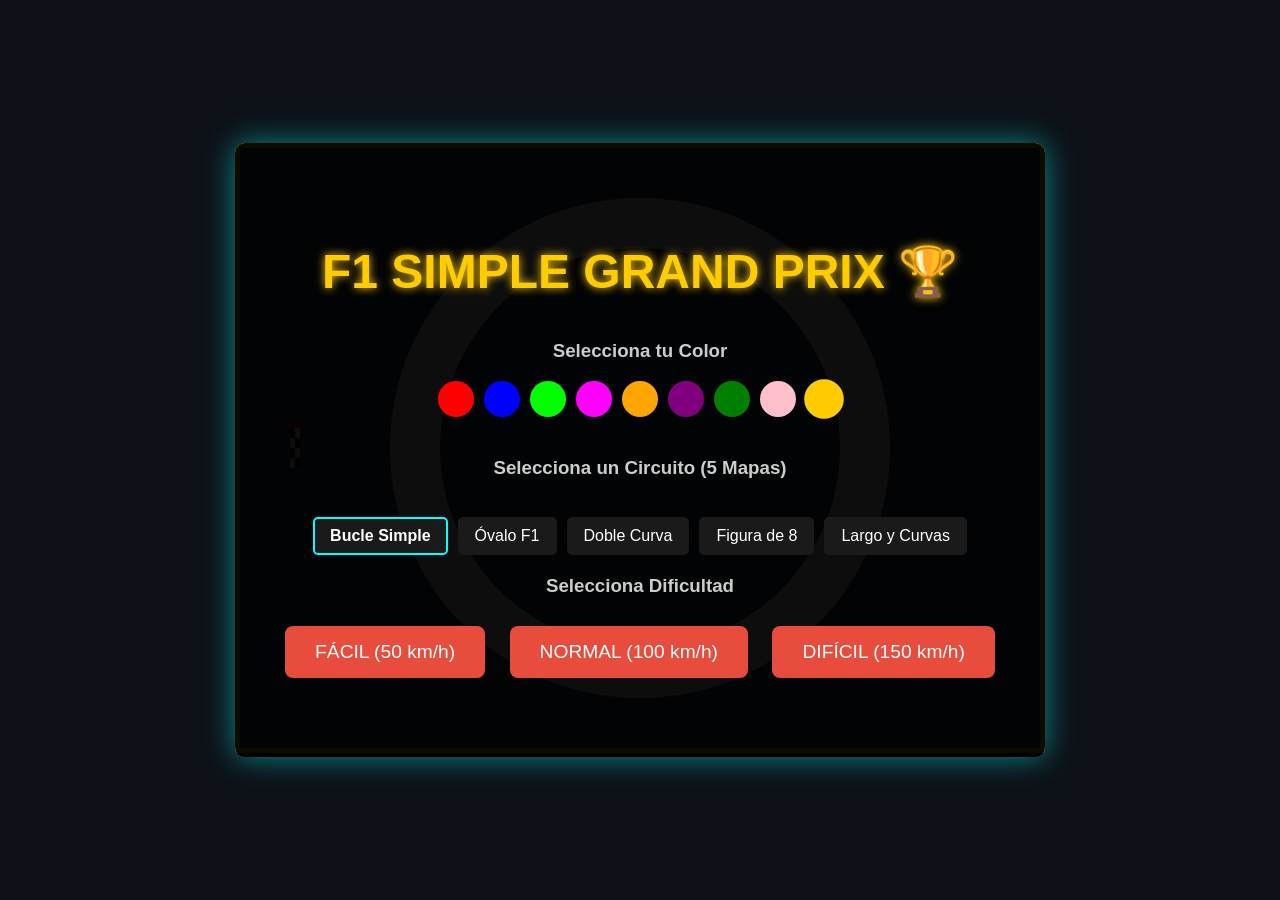
==== commit cb26d55f: "Update Carreras_coches.html" ====
--- a/Carreras_coches.html
+++ b/Carreras_coches.html
@@ -3,7 +3,7 @@
 <head>
     <meta charset="UTF-8">
     <meta name="viewport" content="width=device-width, initial-scale=1.0">
-    <title>F1 Grand Prix - Carrera Simple</title>
+    <title>F1 Grand Prix - Circuitos y Colores</title>
     <style>
         /* CSS: Estilos Generales y Visuales */
         body {
@@ -13,7 +13,7 @@
             flex-direction: column;
             min-height: 100vh;
             margin: 0;
-            background-color: #0d1117; /* Fondo oscuro tipo asfalto */
+            background-color: #0d1117; 
             color: #fff;
             font-family: 'Arial', sans-serif;
             overflow: hidden;
@@ -21,15 +21,14 @@
 
         #gameContainer {
             position: relative;
-            box-shadow: 0 0 30px rgba(0, 255, 255, 0.5); /* Resplandor neón */
+            box-shadow: 0 0 30px rgba(0, 255, 255, 0.5);
             border-radius: 10px;
             overflow: hidden;
         }
 
-        /* Lienzo del juego - Aquí se dibujará la pista y los coches */
         #gameCanvas {
-            border: 5px solid #ffcc00; /* Borde amarillo F1 */
-            background-color: #2c3e50; /* Color base de la pista */
+            border: 5px solid #ffcc00;
+            background-color: #2c3e50;
         }
 
         /* Estilo del menú inicial */
@@ -53,9 +52,14 @@
             font-size: 3em;
             margin-bottom: 20px;
         }
-
-        #startMenu button {
-            background-color: #e74c3c; /* Rojo intenso */
+        
+        #startMenu h3 {
+             margin-top: 20px;
+             color: #ccc;
+        }
+
+        .selector-botones button {
+            background-color: #e74c3c;
             color: white;
             border: none;
             padding: 15px 30px;
@@ -66,9 +70,54 @@
             transition: background-color 0.3s, transform 0.1s;
         }
 
-        #startMenu button:hover {
+        .selector-botones button:hover {
             background-color: #c0392b;
             transform: scale(1.05);
+        }
+        
+        /* Contenedor de selección de color */
+        #colorSelector {
+            display: flex;
+            gap: 10px;
+            margin-bottom: 20px;
+        }
+        
+        .color-option {
+            width: 30px;
+            height: 30px;
+            border-radius: 50%;
+            cursor: pointer;
+            border: 3px solid transparent;
+            transition: border-color 0.2s;
+        }
+        
+        .color-option.selected {
+            border-color: #ffcc00; /* Borde amarillo para el color seleccionado */
+            transform: scale(1.1);
+        }
+
+        /* Selectores de Mapa */
+        #mapSelector {
+            margin-top: 20px;
+            display: flex;
+            flex-wrap: wrap;
+            justify-content: center;
+            gap: 10px;
+        }
+        
+        .map-preview {
+            background-color: #1a1a1a;
+            color: white;
+            padding: 8px 15px;
+            border-radius: 5px;
+            cursor: pointer;
+            border: 2px solid transparent;
+            transition: border-color 0.2s;
+        }
+        
+        .map-preview.selected-map {
+            border-color: #00ffff;
+            font-weight: bold;
         }
 
         /* Estilo de la tabla clasificatoria (Fin del juego) */
@@ -119,11 +168,11 @@
         }
         
         #resultsTable tr.player-row {
-            background-color: #27ae60 !important; /* Destacar al jugador */
+            background-color: #27ae60 !important;
             font-weight: bold;
         }
         
-        /* HUD - Información de la carrera */
+        /* HUD y Countdown */
         #hud {
             position: absolute;
             top: 10px;
@@ -136,6 +185,19 @@
             z-index: 5;
         }
 
+        #countdown {
+            position: absolute;
+            top: 50%;
+            left: 50%;
+            transform: translate(-50%, -50%);
+            font-size: 8em;
+            color: #ffcc00;
+            text-shadow: 0 0 15px rgba(255, 204, 0, 0.8);
+            font-weight: bold;
+            z-index: 11;
+            display: none;
+        }
+
     </style>
 </head>
 <body>
@@ -147,12 +209,31 @@
             Vueltas: <span id="laps">0/5</span> | Tiempo: <span id="time">00:00.00</span>
         </div>
 
+        <div id="countdown">3</div>
+
         <div id="startMenu">
-            <h1>F1 SIMPLE RACER</h1>
-            <h2>Selecciona Dificultad</h2>
-            <button onclick="startGame(50)">FÁCIL (50 km/h)</button>
-            <button onclick="startGame(100)">NORMAL (100 km/h)</button>
-            <button onclick="startGame(150)">DIFÍCIL (150 km/h)</button>
+            <h1>F1 SIMPLE GRAND PRIX 🏆</h1>
+            
+            <h3>Selecciona tu Color</h3>
+            <div id="colorSelector">
+                </div>
+
+            <h3>Selecciona un Circuito (5 Mapas)</h3>
+            <div id="mapSelector">
+                <div class="map-preview selected-map" data-map-index="0">Bucle Simple</div>
+                <div class="map-preview" data-map-index="1">Óvalo F1</div>
+                <div class="map-preview" data-map-index="2">Doble Curva</div>
+                <div class="map-preview" data-map-index="3">Figura de 8</div>
+                <div class="map-preview" data-map-index="4">Largo y Curvas</div>
+            </div>
+
+
+            <h3>Selecciona Dificultad</h3>
+            <div class="selector-botones">
+                <button onclick="startGame(50)">FÁCIL (50 km/h)</button>
+                <button onclick="startGame(100)">NORMAL (100 km/h)</button>
+                <button onclick="startGame(150)">DIFÍCIL (150 km/h)</button>
+            </div>
         </div>
 
         <div id="resultsTable">
@@ -182,99 +263,136 @@
         let gameLoopId;
         let gameActive = false;
         let startTime = 0;
-        let difficultySpeed = 0; // Velocidad base de los bots
+        let difficultySpeed = 0; 
+        let selectedMapIndex = 0; // Mapa por defecto
+        let playerColor = '#ffcc00'; // Color por defecto
+        
         const MAX_LAPS = 5;
-
-        // --- Configuración de Colores ---
+        let raceStartTimestamp = 0;
+        let raceStarted = false;
+
+        // --- Colores disponibles (10 en total, incluyendo el jugador) ---
         const ALL_COLORS = [
             '#ff0000', '#0000ff', '#00ff00', '#ffff00', '#ff00ff', 
             '#00ffff', '#ffa500', '#800080', '#008000', '#ffc0cb'
         ];
-        
-        const PLAYER_COLOR = '#ffcc00'; // Color del jugador (Amarillo F1)
-
-        /**
-         * @typedef {Object} Car
-         * @property {number} x - Posición X
-         * @property {number} y - Posición Y
-         * @property {number} dx - Velocidad en X
-         * @property {number} dy - Velocidad en Y
-         * @property {number} angle - Ángulo de dirección (en radianes)
-         * @property {number} speed - Velocidad actual
-         * @property {string} color - Color del coche
-         * @property {string} name - Nombre del piloto
-         * @property {number} laps - Vueltas completadas
-         * @property {number} totalTime - Tiempo final de carrera
-         */
+        // Colores que el jugador PUEDE elegir, excluyendo el amarillo para que el bot pueda tenerlo
+        const PLAYER_COLOR_OPTIONS = ['#ff0000', '#0000ff', '#00ff00', '#ff00ff', '#ffa500', '#800080', '#008000', '#ffc0cb', '#ffcc00'];
 
         /** @type {Car} */
         let player = {
-            x: 50, y: H / 2, dx: 0, dy: 0, angle: 0, speed: 0, 
-            color: PLAYER_COLOR, name: "JUGADOR", laps: 0, totalTime: 0
+            x: 0, y: 0, dx: 0, dy: 0, angle: 0, speed: 0, 
+            color: playerColor, name: "JUGADOR", laps: 0, totalTime: 0, crossedLine: false
         };
 
         /** @type {Car[]} */
         let cars = [player];
 
-        // --- Generar Bots (Simplificado a 1 Bot por ahora) ---
-        function createBots(numBots, speedBase) {
-            let availableColors = ALL_COLORS.filter(c => c !== PLAYER_COLOR);
-            cars = [player]; // Reiniciar con solo el jugador
-
-            for (let i = 0; i < numBots; i++) {
-                // Asignar color aleatorio y único
-                const colorIndex = Math.floor(Math.random() * availableColors.length);
-                const botColor = availableColors.splice(colorIndex, 1)[0];
-
-                // Crear Bot. Su velocidad será una variación de la dificultad
-                const botSpeed = speedBase * (0.9 + Math.random() * 0.2); // +/- 10%
-                
-                cars.push({
-                    x: 50, y: H / 2 - (i + 1) * 30, dx: 0, dy: 0, angle: 0, speed: botSpeed, 
-                    color: botColor, name: `BOT ${i + 1}`, laps: 0, totalTime: 0
-                });
-            }
-        }
-        
         // --- Constantes de Juego ---
-        const CAR_WIDTH = 25;
-        const CAR_HEIGHT = 15;
-        const ACCELERATION = 0.5;
+        const CAR_WIDTH = 20;
+        const CAR_HEIGHT = 10;
+        const COLLISION_SAMPLES = 5; // Número de puntos para chequear la colisión
+        const ACCELERATION = 0.25;
         const DRAG = 0.98;
-        const MAX_PLAYER_SPEED = 5;
-        const TURN_SPEED = 0.05;
-
-        // --- Mapa (Muros Simples) ---
-        // Definir la "pista" como un área central
-        const TRACK_MARGIN = 50; // Margen para los muros
-
-        // --- Controles de Teclado ---
-        let keys = {};
-        window.addEventListener('keydown', (e) => { keys[e.code] = true; });
-        window.addEventListener('keyup', (e) => { keys[e.code] = false; });
-
-        // --- Funciones de Dibujo ---
-
-        // Dibuja la pista y la meta
-        function drawTrack() {
-            // Muros (líneas exteriores)
-            ctx.strokeStyle = '#555';
-            ctx.lineWidth = TRACK_MARGIN;
-            ctx.strokeRect(TRACK_MARGIN / 2, TRACK_MARGIN / 2, W - TRACK_MARGIN, H - TRACK_MARGIN);
-
-            // Asfalto
-            ctx.fillStyle = '#2c3e50';
-            ctx.fillRect(TRACK_MARGIN, TRACK_MARGIN, W - 2 * TRACK_MARGIN, H - 2 * TRACK_MARGIN);
-
-            // Línea central (opcional)
-            // ctx.strokeStyle = 'white';
-            // ctx.setLineDash([10, 10]);
-            // ctx.strokeRect(TRACK_MARGIN, TRACK_MARGIN, W - 2 * TRACK_MARGIN, H - 2 * TRACK_MARGIN);
-            // ctx.setLineDash([]); // Reset dash
-
-            // Meta (Estilo F1) - Se coloca cerca del inicio
-            const finishLineX = TRACK_MARGIN;
-            const finishLineY = H / 2 - 20;
+        const MAX_PLAYER_SPEED = 4; 
+        const TURN_SPEED = 0.04;
+        const TRACK_MARGIN = 5; // Márgen interno de la pista (parte blanca)
+
+        // --- Lógica de Mapa y Dibujo ---
+
+        // Puntos de inicio de cada mapa (coordenadas X, Y)
+        const MAP_START_POINTS = [
+            {x: 50, y: H / 2},      // Bucle Simple
+            {x: 50, y: H / 2},      // Óvalo F1
+            {x: 50, y: 50},         // Doble Curva
+            {x: W / 2, y: H / 2},   // Figura de 8
+            {x: 50, y: 50}          // Largo y Curvas
+        ];
+        
+        // Dibuja la pista según el índice
+        function drawMap(index) {
+            ctx.fillStyle = '#2c3e50'; // Fondo oscuro (Muros)
+            ctx.fillRect(0, 0, W, H);
+            
+            ctx.save();
+            ctx.fillStyle = 'white'; // Color de la PISTA
+            ctx.beginPath();
+            
+            // Mapas simplificados basados en formas de Bezier o arcos para simular circuitos
+            switch (index) {
+                case 0: // Bucle Simple (Óvalo simple)
+                    ctx.arc(W / 2, H / 2, 250, 0, Math.PI * 2);
+                    ctx.arc(W / 2, H / 2, 200, 0, Math.PI * 2, true);
+                    break;
+                case 1: // Óvalo F1 (Forma de riñón)
+                    ctx.moveTo(100, 50);
+                    ctx.bezierCurveTo(700, 50, 750, 550, 100, 550);
+                    ctx.bezierCurveTo(50, 450, 50, 150, 100, 50);
+                    
+                    ctx.clip(); // Usamos clip para dibujar el interior
+                    ctx.fillRect(100, 50, 650, 500);
+                    
+                    ctx.beginPath(); // Dibujar el centro (muro)
+                    ctx.fillStyle = '#2c3e50'; 
+                    ctx.arc(W / 2, H / 2, 100, 0, Math.PI * 2);
+                    ctx.fill();
+                    ctx.restore();
+                    // Colorear el área exterior de la pista
+                    ctx.beginPath();
+                    ctx.fillStyle = 'white';
+                    ctx.moveTo(100, 50);
+                    ctx.bezierCurveTo(700, 50, 750, 550, 100, 550);
+                    ctx.bezierCurveTo(50, 450, 50, 150, 100, 50);
+                    ctx.closePath();
+                    break;
+                case 2: // Doble Curva (Simula algo como Silverstone)
+                    ctx.moveTo(50, 50);
+                    ctx.lineTo(W - 50, 50);
+                    ctx.arc(W - 150, 300, 250, Math.PI * 1.5, Math.PI * 0.5, true);
+                    ctx.lineTo(50, 550);
+                    ctx.lineTo(50, 50);
+
+                    // Hueco interior
+                    ctx.moveTo(100, 100);
+                    ctx.lineTo(W - 100, 100);
+                    ctx.arc(W - 150, 300, 200, Math.PI * 0.5, Math.PI * 1.5);
+                    ctx.lineTo(100, 500);
+                    ctx.lineTo(100, 100);
+                    break;
+                case 3: // Figura de 8 (Cruce)
+                    ctx.arc(W / 4, H / 2, 200, 0, Math.PI * 2);
+                    ctx.arc(W * 3 / 4, H / 2, 200, 0, Math.PI * 2);
+
+                    ctx.arc(W / 4, H / 2, 150, 0, Math.PI * 2, true);
+                    ctx.arc(W * 3 / 4, H / 2, 150, 0, Math.PI * 2, true);
+                    // Puente/cruce simple
+                    ctx.rect(W / 2 - 20, 0, 40, H);
+                    break;
+                case 4: // Largo y Curvas (Simula algo como Spa)
+                    ctx.moveTo(50, 50);
+                    ctx.lineTo(W - 50, 50);
+                    ctx.bezierCurveTo(W, H/2, W - 50, H - 50, W - 50, H - 50);
+                    ctx.lineTo(50, H - 50);
+                    ctx.bezierCurveTo(0, H/2, 50, 50, 50, 50);
+                    
+                    // Interior
+                    ctx.moveTo(100, 100);
+                    ctx.lineTo(W - 100, 100);
+                    ctx.bezierCurveTo(W - 50, H/2, W - 100, H - 100, W - 100, H - 100);
+                    ctx.lineTo(100, H - 100);
+                    ctx.bezierCurveTo(50, H/2, 100, 100, 100, 100);
+                    break;
+                default: // Default: Bucle Simple
+                    ctx.arc(W / 2, H / 2, 250, 0, Math.PI * 2);
+                    ctx.arc(W / 2, H / 2, 200, 0, Math.PI * 2, true);
+            }
+
+            ctx.fill('evenodd'); // Rellenar la forma de la pista
+
+            // Dibuja la Meta (En el punto de inicio del mapa actual)
+            const startPoint = MAP_START_POINTS[index];
+            const finishLineX = startPoint.x;
+            const finishLineY = startPoint.y - 20;
             const finishLineW = 5;
             const finishLineH = 40;
 
@@ -289,50 +407,91 @@
             ctx.fillStyle = 'red';
             ctx.fillRect(finishLineX - 5, finishLineY - 5, finishLineW + 15, 5); // Borde superior
 
-        }
-
-        // Dibuja un coche
-        function drawCar(car) {
-            ctx.save();
-            // Mover y rotar el contexto al centro del coche
-            ctx.translate(car.x, car.y);
-            ctx.rotate(car.angle);
-            
-            // Cuerpo del coche (F1 simplificado)
-            ctx.fillStyle = car.color;
-            ctx.fillRect(-CAR_WIDTH / 2, -CAR_HEIGHT / 2, CAR_WIDTH, CAR_HEIGHT);
-
-            // Ruedas (pequeños rectángulos negros)
-            ctx.fillStyle = 'black';
-            ctx.fillRect(-CAR_WIDTH / 2 - 2, -CAR_HEIGHT / 2 - 3, 5, 3); // Izq superior
-            ctx.fillRect(-CAR_WIDTH / 2 - 2, CAR_HEIGHT / 2, 5, 3); // Izq inferior
-            ctx.fillRect(CAR_WIDTH / 2 - 3, -CAR_HEIGHT / 2 - 3, 5, 3); // Der superior
-            ctx.fillRect(CAR_WIDTH / 2 - 3, CAR_HEIGHT / 2, 5, 3); // Der inferior
-
-            // Cabina/Halo (detalles)
-            ctx.fillStyle = 'white';
-            ctx.fillRect(0, -2, 5, 4);
-
             ctx.restore();
         }
 
-        // --- Lógica del Juego ---
+        // --- Lógica de Colisión basada en Color (Píxeles) ---
+
+        // Función que chequea el color del píxel en una coordenada dada
+        function isPixelBlack(x, y) {
+            // Chequear si las coordenadas están fuera de los límites del canvas
+            if (x < 0 || x >= W || y < 0 || y >= H) return true; 
+
+            const pixelData = ctx.getImageData(x, y, 1, 1).data;
+            // Un píxel es considerado "muro" si su componente rojo es bajo (color oscuro/gris/negro)
+            return pixelData[0] < 50 && pixelData[1] < 50 && pixelData[2] < 50; 
+        }
+
+        // Chequeo de colisión de coche
+        function checkCarCollision(car) {
+            // El coche es un rectángulo. Chequeamos varios puntos a lo largo de su contorno (rotado)
+            const halfW = CAR_WIDTH / 2;
+            const halfH = CAR_HEIGHT / 2;
+
+            for (let i = 0; i < COLLISION_SAMPLES; i++) {
+                const angleOffset = i * (Math.PI / (COLLISION_SAMPLES / 2)); // 5 puntos alrededor del círculo
+                
+                // Mapear los 4 puntos del rectángulo rotado a puntos en el canvas
+                const points = [
+                    { px: car.x + Math.cos(car.angle) * halfW - Math.sin(car.angle) * halfH, py: car.y + Math.sin(car.angle) * halfW + Math.cos(car.angle) * halfH },
+                    { px: car.x + Math.cos(car.angle) * halfW - Math.sin(car.angle) * -halfH, py: car.y + Math.sin(car.angle) * halfW + Math.cos(car.angle) * -halfH },
+                    { px: car.x + Math.cos(car.angle) * -halfW - Math.sin(car.angle) * halfH, py: car.y + Math.sin(car.angle) * -halfW + Math.cos(car.angle) * halfH },
+                    { px: car.x + Math.cos(car.angle) * -halfW - Math.sin(car.angle) * -halfH, py: car.y + Math.sin(car.angle) * -halfW + Math.cos(car.angle) * -halfH }
+                ];
+                
+                for (const p of points) {
+                    if (isPixelBlack(p.px, p.py)) {
+                        return true; // Colisión detectada con el muro (fondo oscuro)
+                    }
+                }
+            }
+            return false;
+        }
+
+        // --- Lógica de Vueltas (Simplificada) ---
+        
+        function checkLaps(car, startPoint) {
+            const finishLineX = startPoint.x;
+            const finishLineYMin = startPoint.y - 20;
+            const finishLineYMax = startPoint.y + 20;
+            
+            // Si el coche cruza la línea de meta
+            if (car.x > finishLineX - CAR_WIDTH && car.x < finishLineX + CAR_WIDTH &&
+                car.y > finishLineYMin && car.y < finishLineYMax) {
+                
+                // Solo cuenta una vuelta si no ha cruzado recientemente
+                if (car.laps < MAX_LAPS && !car.crossedLine) {
+                     car.laps++;
+                     car.crossedLine = true; 
+
+                     if (car === player) {
+                        document.getElementById('laps').textContent = `${car.laps}/${MAX_LAPS}`;
+                        if (car.laps === MAX_LAPS) {
+                            endGame();
+                        }
+                     }
+                }
+            } else {
+                car.crossedLine = false; // Resetear el flag al salir de la zona de meta
+            }
+        }
+
 
         // Actualiza el estado del jugador
         function updatePlayer() {
-            // 1. Controles (Acelerar/Frenar/Girar)
+            if (!raceStarted) return; 
+
+            // 1. Controles
             if (keys['ArrowUp'] || keys['KeyW']) {
                 player.speed += ACCELERATION;
             } else if (keys['ArrowDown'] || keys['KeyS']) {
-                player.speed -= ACCELERATION;
+                player.speed -= ACCELERATION * 0.7; 
             } else {
-                player.speed *= DRAG; // Resistencia
-            }
-
-            // Limitar velocidad
+                player.speed *= DRAG; 
+            }
+
             player.speed = Math.min(Math.max(player.speed, -MAX_PLAYER_SPEED / 2), MAX_PLAYER_SPEED);
 
-            // Girar solo si se está moviendo
             if (Math.abs(player.speed) > 0.1) {
                 if (keys['ArrowLeft'] || keys['KeyA']) {
                     player.angle -= TURN_SPEED * (player.speed > 0 ? 1 : -1);
@@ -342,7 +501,7 @@
                 }
             }
 
-            // 2. Movimiento
+            // 2. Movimiento provisional
             player.dx = Math.cos(player.angle) * player.speed;
             player.dy = Math.sin(player.angle) * player.speed;
 
@@ -350,47 +509,28 @@
             player.y += player.dy;
 
             // 3. Colisiones (Muros)
-            // Lógica simple: Si toca el muro, lo detiene y lo empuja ligeramente hacia adentro.
-            if (player.x < TRACK_MARGIN || player.x > W - TRACK_MARGIN || player.y < TRACK_MARGIN || player.y > H - TRACK_MARGIN) {
-                // Colisión detectada: Detener y retroceder
-                player.x -= player.dx;
-                player.y -= player.dy;
-                player.speed = -player.speed * 0.5; // Rebote suave y pérdida de velocidad
-                
-                // Asegurar que esté dentro de los límites (para evitar que se atasque)
-                player.x = Math.min(Math.max(player.x, TRACK_MARGIN), W - TRACK_MARGIN);
-                player.y = Math.min(Math.max(player.y, TRACK_MARGIN), H - TRACK_MARGIN);
-            }
-            
-            // 4. Chequeo de Meta/Vueltas (Solo para el jugador por simplicidad)
-            const finishLineX = TRACK_MARGIN;
-            const finishLineYMin = H / 2 - 20;
-            const finishLineYMax = H / 2 + 20;
-            
-            // Chequeo de cruce de meta
-            if (player.x < finishLineX + 10 && player.x > finishLineX - 10 &&
-                player.y > finishLineYMin && player.y < finishLineYMax) {
-                
-                // Evitar que cuente múltiples vueltas por frame
-                if (player.laps < MAX_LAPS && (player.y > finishLineYMin && player.y < finishLineYMax)) {
-                     player.laps++;
-                     document.getElementById('laps').textContent = `${player.laps}/${MAX_LAPS}`;
-                     console.log(`Vuelta completada: ${player.laps}`);
-
-                     if (player.laps === MAX_LAPS) {
-                         endGame();
-                     }
-                }
-            }
-        }
-        
-        // IA simple del Bot (Solo avanza)
+            if (checkCarCollision(player)) {
+                // Colisión detectada: Rebote
+                player.x -= player.dx * 1.5; 
+                player.y -= player.dy * 1.5;
+                player.speed = -player.speed * 0.2; // Rebote suave y pérdida de velocidad
+            }
+            
+            // 4. Chequeo de Meta/Vueltas
+            checkLaps(player, MAP_START_POINTS[selectedMapIndex]);
+        }
+        
+        // IA simple del Bot
         function updateBot(bot) {
-             // El bot simplemente avanza a su velocidad base.
-             // Una IA completa de seguimiento de pista es compleja y requiere un algoritmo de Pathfinding.
+            if (!raceStarted) return; 
+
+             const botSpeed = bot.speed / 15;
+
+             // 1. IA muy simple: Intenta mantenerse dentro del centro del carril
+             // Esto es muy básico, una IA real sería compleja.
              
-             // 1. Movimiento constante
-             const botSpeed = bot.speed / 15; // Ajuste para el ciclo de animación
+             // En lugar de una IA compleja, simplemente avanzamos y aplicamos una pequeña corrección
+             bot.angle += (Math.random() - 0.5) * 0.005; // Variación constante
 
              bot.dx = Math.cos(bot.angle) * botSpeed;
              bot.dy = Math.sin(bot.angle) * botSpeed;
@@ -398,32 +538,21 @@
              bot.x += bot.dx;
              bot.y += bot.dy;
              
-             // 2. IA de giro simple (Intenta mantenerse cerca del centro Y)
-             if (bot.y < H / 2 - 100) {
-                 bot.angle += 0.01; // Gira hacia abajo
-             } else if (bot.y > H / 2 + 100) {
-                 bot.angle -= 0.01; // Gira hacia arriba
-             } else {
-                 // Pequeña variación para simular "conducción"
-                 bot.angle += (Math.random() - 0.5) * 0.005;
+             // 2. Colisiones (Muros)
+             if (checkCarCollision(bot)) {
+                 // Simple rebote
+                 bot.x -= bot.dx * 2; 
+                 bot.y -= bot.dy * 2;
+                 bot.angle += Math.PI / (10 + Math.random() * 5); // Gira aleatoriamente
              }
-
-             // 3. Chequeo de Meta
-             // Se simula que el bot completa las vueltas al mismo tiempo que el jugador, 
-             // o un poco más tarde, para que haya una clasificación.
-             if (bot.laps < MAX_LAPS && player.laps > bot.laps) {
-                 bot.laps = player.laps;
-                 if (bot.laps === MAX_LAPS) {
-                     bot.totalTime = player.totalTime + Math.random() * 5000 + 1000; // Un poco más tarde que el jugador
-                 }
-             }
-
-             // 4. Colisiones (Muros)
-             if (bot.x < TRACK_MARGIN || bot.x > W - TRACK_MARGIN || bot.y < TRACK_MARGIN || bot.y > H - TRACK_MARGIN) {
-                 // Simple rebote
-                 bot.x -= bot.dx;
-                 bot.y -= bot.dy;
-                 bot.angle += Math.PI / 2; // Gira 90 grados
+             
+             // 3. Chequeo de Meta/Tiempos (Simulación de carrera)
+             // Asignamos el tiempo final solo al final de la carrera para clasificar.
+             if (player.laps === MAX_LAPS && bot.totalTime === 0) {
+                 bot.laps = MAX_LAPS;
+                 // El tiempo será ligeramente peor que el del jugador, basado en su "dificultad"
+                 const timeOffset = (Math.random() * 8000 + 1000) * (difficultySpeed / 100); 
+                 bot.totalTime = player.totalTime + timeOffset; 
              }
         }
 
@@ -432,54 +561,149 @@
             if (!startTime) startTime = timestamp;
             const elapsed = timestamp - startTime;
             
+            // 1. Gestión de la cuenta regresiva
+            if (elapsed < 3000) {
+                const secondsLeft = Math.ceil(3 - elapsed / 1000);
+                document.getElementById('countdown').textContent = secondsLeft > 0 ? secondsLeft : 'GO!';
+                document.getElementById('countdown').style.display = 'block';
+                
+                if (secondsLeft <= 0) {
+                    if (!raceStarted) {
+                        raceStarted = true;
+                        document.getElementById('countdown').style.display = 'none';
+                        raceStartTimestamp = timestamp; 
+                    }
+                }
+            } else {
+                document.getElementById('countdown').style.display = 'none';
+            }
+
             if (gameActive) {
-                // Borrar el canvas
+                // 2. Borrar y Dibujar Pista
+                // Importante: La pista debe dibujarse ANTES de chequear las colisiones
                 ctx.clearRect(0, 0, W, H);
-
-                // Dibujar elementos estáticos
-                drawTrack();
-
-                // Actualizar y dibujar coches
+                drawMap(selectedMapIndex);
+
+                // 3. Actualizar y dibujar coches
                 updatePlayer();
                 cars.filter(car => car !== player).forEach(updateBot);
 
                 cars.forEach(drawCar);
-
-                // Actualizar HUD
-                const totalSeconds = Math.floor(elapsed / 1000);
-                const minutes = String(Math.floor(totalSeconds / 60)).padStart(2, '0');
-                const seconds = String(totalSeconds % 60).padStart(2, '0');
-                const ms = String(elapsed % 1000).padStart(3, '0').substring(0, 2);
-                document.getElementById('time').textContent = `${minutes}:${seconds}.${ms}`;
+                
+                // 4. Dibujar flecha indicadora del jugador (solo por los primeros 5 segundos de carrera)
+                if (raceStarted && (timestamp - raceStartTimestamp < 5000)) {
+                    drawPlayerIndicator(player);
+                }
+
+                // 5. Actualizar HUD
+                if (raceStarted) {
+                    const raceElapsed = timestamp - raceStartTimestamp;
+                    const totalSeconds = Math.floor(raceElapsed / 1000);
+                    const minutes = String(Math.floor(totalSeconds / 60)).padStart(2, '0');
+                    const seconds = String(totalSeconds % 60).padStart(2, '0');
+                    const ms = String(raceElapsed % 1000).padStart(3, '0').substring(0, 2);
+                    document.getElementById('time').textContent = `${minutes}:${seconds}.${ms}`;
+                }
 
                 gameLoopId = requestAnimationFrame(gameLoop);
             }
         }
 
-        // --- Gestión de la Carrera ---
+        // --- Funciones de Utilidad ---
+
+        // Dibuja el coche F1 (diseño revisado)
+        function drawCar(car) {
+            ctx.save();
+            ctx.translate(car.x, car.y);
+            ctx.rotate(car.angle);
+            
+            const w = CAR_WIDTH;
+            const h = CAR_HEIGHT;
+            
+            ctx.fillStyle = car.color;
+            ctx.fillRect(-w / 2, -h / 2, w, h);
+
+            ctx.fillStyle = 'black';
+            ctx.fillRect(w / 2 - 2, -h / 2 - 2, 4, h + 4);
+            
+            ctx.fillStyle = 'white';
+            ctx.fillRect(-2, -h / 2 + 2, 5, h - 4);
+            
+            ctx.fillStyle = 'black';
+            ctx.fillRect(-w / 2 - 1, -h / 2 - 2, 2, 2); 
+            ctx.fillRect(-w / 2 - 1, h / 2, 2, 2); 
+            ctx.fillRect(w / 2 - 1, -h / 2 - 2, 2, 2); 
+            ctx.fillRect(w / 2 - 1, h / 2, 2, 2); 
+
+            ctx.restore();
+        }
+        
+        function drawPlayerIndicator(car) {
+            ctx.save();
+            ctx.translate(car.x, car.y - CAR_HEIGHT - 5); 
+            
+            ctx.fillStyle = 'yellow';
+            
+            ctx.beginPath();
+            ctx.moveTo(0, -10); 
+            ctx.lineTo(-5, 0);  
+            ctx.lineTo(5, 0);   
+            ctx.closePath();
+            ctx.fill();
+
+            ctx.restore();
+        }
+
+
+        // Generación de bots y asignación de colores
+        function createBots(numBots, speedBase) {
+            // Colores disponibles para los bots (todos los que no eligió el jugador)
+            let botColors = ALL_COLORS.filter(c => c !== playerColor); 
+            cars = [player]; 
+
+            for (let i = 0; i < numBots; i++) {
+                const colorIndex = Math.floor(Math.random() * botColors.length);
+                const botColor = botColors.splice(colorIndex, 1)[0];
+
+                const botSpeed = speedBase * (0.9 + Math.random() * 0.2); 
+                
+                cars.push({
+                    x: 0, y: 0, dx: 0, dy: 0, angle: 0, speed: botSpeed, 
+                    color: botColor, name: `BOT ${i + 1}`, laps: 0, totalTime: 0, crossedLine: false
+                });
+            }
+        }
 
         function startGame(speed) {
             difficultySpeed = speed;
             document.getElementById('startMenu').style.display = 'none';
             document.getElementById('hud').style.display = 'block';
 
-            // Generar 9 bots (o el número deseado)
+            // Actualizar el color del jugador antes de crear los bots
+            player.color = playerColor; 
             createBots(9, speed); 
             
-            // Posicionar los coches en la línea de salida
+            // Posicionar los coches en la parrilla de salida (Cerca del punto de inicio)
+            const startPoint = MAP_START_POINTS[selectedMapIndex];
+            const startX = startPoint.x + 10;
+            const startYCenter = startPoint.y;
+            const spacing = CAR_HEIGHT + 5; 
+            const totalHeight = cars.length * spacing;
+            
             cars.forEach((car, index) => {
-                 car.x = TRACK_MARGIN + 10;
-                 car.y = H / 2 - (4 * 30) + (index * 30); // Posición escalonada
-                 car.angle = 0; // Mirando a la derecha
+                 car.x = startX;
+                 car.y = startYCenter - (totalHeight / 2) + (index * spacing) + (spacing / 2);
+                 car.angle = 0; 
                  car.laps = 0;
                  car.totalTime = 0;
-                 if (car === player) {
-                    car.speed = 0;
-                 }
+                 car.speed = 0;
+                 car.crossedLine = false; 
             });
             
             gameActive = true;
-            startTime = 0;
+            raceStarted = false; 
+            startTime = performance.now(); 
+            raceStartTimestamp = 0;
             gameLoopId = requestAnimationFrame(gameLoop);
         }
 
@@ -487,22 +711,21 @@
             gameActive = false;
             cancelAnimationFrame(gameLoopId);
             
-            // Asignar el tiempo final del jugador
-            player.totalTime = performance.now() - startTime;
-            
-            // Para fines de demostración, asignamos tiempos a los bots que no han terminado
+            player.totalTime = performance.now() - raceStartTimestamp;
+            
+            // Asegurar que todos los bots tengan un tiempo para clasificar
             cars.forEach(car => {
                 if (car.totalTime === 0) {
-                     car.totalTime = player.totalTime + (Math.random() * 10000 + 1000);
+                    // Usar la lógica de simulación de tiempo
+                    const timeOffset = (Math.random() * 8000 + 1000) * (difficultySpeed / 100); 
+                    car.totalTime = player.totalTime + timeOffset;
                 }
             });
 
-            // 1. Ordenar la tabla
             const finalResults = cars.sort((a, b) => a.totalTime - b.totalTime);
 
-            // 2. Llenar la tabla de resultados
             const resultsBody = document.getElementById('resultsBody');
-            resultsBody.innerHTML = ''; // Limpiar
+            resultsBody.innerHTML = ''; 
             
             finalResults.forEach((car, index) => {
                 const tr = document.createElement('tr');
@@ -520,7 +743,6 @@
                 resultsBody.appendChild(tr);
             });
 
-            // 3. Mostrar la tabla
             document.getElementById('resultsTable').style.display = 'flex';
         }
 
@@ -532,7 +754,56 @@
             return `${minutes}:${seconds}.${milliseconds}`;
         }
         
-        // Inicialización: Ocultar HUD y mostrar menú
+        // --- Inicialización de Selectores ---
+        
+        function setupColorSelector() {
+            const selectorDiv = document.getElementById('colorSelector');
+            
+            PLAYER_COLOR_OPTIONS.forEach(color => {
+                const div = document.createElement('div');
+                div.className = 'color-option';
+                div.style.backgroundColor = color;
+                div.dataset.color = color;
+                
+                // Marcar el color por defecto (el amarillo brillante)
+                if (color === '#ffcc00') {
+                    div.classList.add('selected');
+                    playerColor = color;
+                }
+
+                div.addEventListener('click', () => {
+                    // Remover selección de todos
+                    document.querySelectorAll('.color-option').forEach(c => c.classList.remove('selected'));
+                    // Añadir al seleccionado
+                    div.classList.add('selected');
+                    playerColor = color;
+                });
+                selectorDiv.appendChild(div);
+            });
+        }
+        
+        function setupMapSelector() {
+            document.getElementById('mapSelector').addEventListener('click', (e) => {
+                if (e.target.classList.contains('map-preview')) {
+                    // Remover selección de todos
+                    document.querySelectorAll('.map-preview').forEach(m => m.classList.remove('selected-map'));
+                    // Añadir al seleccionado
+                    e.target.classList.add('selected-map');
+                    selectedMapIndex = parseInt(e.target.dataset.mapIndex);
+                    
+                    // Mostrar una previsualización estática del mapa seleccionado
+                    ctx.clearRect(0, 0, W, H);
+                    drawMap(selectedMapIndex);
+                }
+            });
+            // Inicializar la previsualización del mapa por defecto
+            ctx.clearRect(0, 0, W, H);
+            drawMap(selectedMapIndex);
+        }
+
+        // Llamar a las funciones de inicialización
+        setupColorSelector();
+        setupMapSelector();
         document.getElementById('hud').style.display = 'none';
 
     </script>
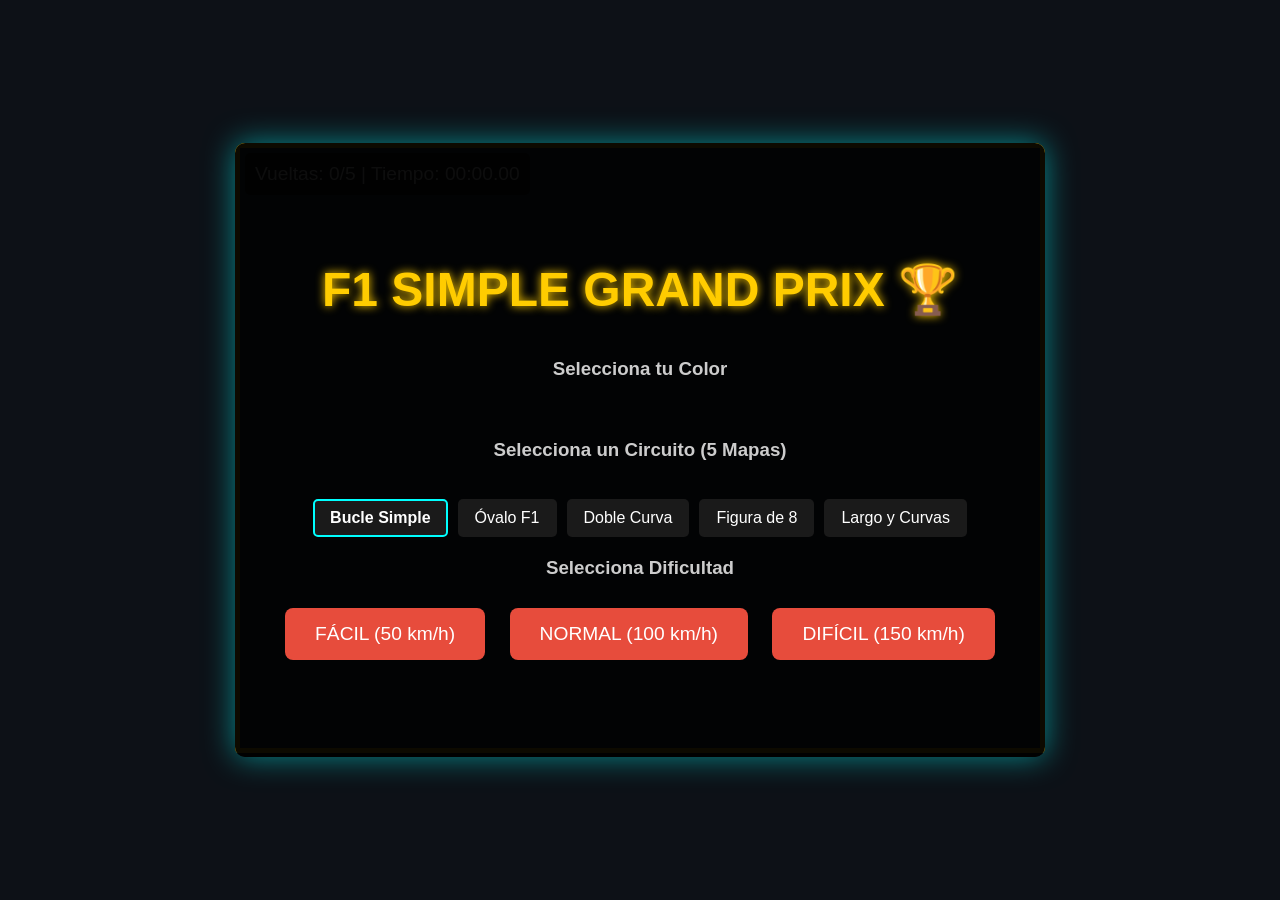
==== commit e698e68c: "Update Carreras_coches.html" ====
--- a/Carreras_coches.html
+++ b/Carreras_coches.html
@@ -698,12 +698,545 @@
                  car.totalTime = 0;
                  car.speed = 0;
                  car.crossedLine = false; 
+            });<!DOCTYPE html>
+<html lang="es">
+<head>
+    <meta charset="UTF-8">
+    <meta name="viewport" content="width=device-width, initial-scale=1.0">
+    <title>F1 Grand Prix - Circuito a 5 Vueltas (Mejorado)</title>
+    <style>
+        /* CSS: Estilos Generales y Visuales */
+        body {
+            display: flex;
+            justify-content: center;
+            align-items: center;
+            flex-direction: column;
+            min-height: 100vh;
+            margin: 0;
+            background-color: #0d1117; /* Fondo oscuro tipo asfalto */
+            color: #fff;
+            font-family: 'Arial', sans-serif;
+            overflow: hidden;
+        }
+
+        #gameContainer {
+            position: relative;
+            box-shadow: 0 0 30px rgba(0, 255, 255, 0.5); /* Resplandor neón */
+            border-radius: 10px;
+            overflow: hidden;
+        }
+
+        /* Lienzo del juego - Aquí se dibujará la pista y los coches */
+        #gameCanvas {
+            border: 5px solid #ffcc00; /* Borde amarillo F1 */
+            background-color: #2c3e50; /* Color base de la pista */
+        }
+
+        /* Estilo del menú inicial */
+        #startMenu {
+            position: absolute;
+            top: 0;
+            left: 0;
+            width: 100%;
+            height: 100%;
+            background-color: rgba(0, 0, 0, 0.95);
+            display: flex;
+            flex-direction: column;
+            justify-content: center;
+            align-items: center;
+            z-index: 10;
+        }
+
+        #startMenu h1 {
+            color: #ffcc00;
+            text-shadow: 0 0 10px #ffcc00;
+            font-size: 3em;
+            margin-bottom: 20px;
+        }
+
+        #startMenu button {
+            background-color: #e74c3c; /* Rojo intenso */
+            color: white;
+            border: none;
+            padding: 15px 30px;
+            margin: 10px;
+            font-size: 1.2em;
+            cursor: pointer;
+            border-radius: 8px;
+            transition: background-color 0.3s, transform 0.1s;
+        }
+
+        #startMenu button:hover {
+            background-color: #c0392b;
+            transform: scale(1.05);
+        }
+
+        /* Estilo de la tabla clasificatoria (Fin del juego) */
+        #resultsTable {
+            position: absolute;
+            top: 0;
+            left: 0;
+            width: 100%;
+            height: 100%;
+            background-color: rgba(0, 0, 0, 0.95);
+            display: none;
+            flex-direction: column;
+            justify-content: center;
+            align-items: center;
+            z-index: 10;
+        }
+
+        #resultsTable h2 {
+            color: #ffcc00;
+            text-shadow: 0 0 10px #ffcc00;
+            font-size: 2.5em;
+            margin-bottom: 30px;
+        }
+
+        #resultsTable table {
+            width: 80%;
+            max-width: 600px;
+            border-collapse: collapse;
+            background-color: #1a1a1a;
+            border-radius: 10px;
+            overflow: hidden;
+        }
+
+        #resultsTable th, #resultsTable td {
+            padding: 15px;
+            text-align: left;
+            border-bottom: 1px solid #333;
+        }
+
+        #resultsTable th {
+            background-color: #e74c3c;
+            color: white;
+            font-size: 1.1em;
+        }
+
+        #resultsTable tr:nth-child(even) {
+            background-color: #2c3e50;
+        }
+        
+        #resultsTable tr.player-row {
+            background-color: #27ae60 !important; /* Destacar al jugador */
+            font-weight: bold;
+        }
+        
+        /* HUD - Información de la carrera */
+        #hud {
+            position: absolute;
+            top: 10px;
+            left: 10px;
+            padding: 10px;
+            background-color: rgba(0, 0, 0, 0.7);
+            border-radius: 5px;
+            color: white;
+            font-size: 1.2em;
+            z-index: 5;
+            display: none; /* Oculto por defecto */
+        }
+        
+        /* Indicador de cuenta regresiva */
+        #countdown {
+            position: absolute;
+            top: 50%;
+            left: 50%;
+            transform: translate(-50%, -50%);
+            font-size: 8em;
+            color: #ffcc00;
+            text-shadow: 0 0 15px rgba(255, 204, 0, 0.8);
+            font-weight: bold;
+            z-index: 11;
+            display: none;
+        }
+
+    </style>
+</head>
+<body>
+
+    <div id="gameContainer">
+        <canvas id="gameCanvas" width="800" height="600"></canvas>
+        
+        <div id="countdown">3</div>
+
+        <div id="hud">
+            Vueltas: <span id="laps">0/5</span> | Tiempo: <span id="time">00:00.00</span>
+        </div>
+
+        <div id="startMenu">
+            <h1>F1 SIMPLE RACER</h1>
+            <h2>Selecciona Dificultad</h2>
+            <button onclick="startGame(50)">FÁCIL (50 km/h)</button>
+            <button onclick="startGame(100)">NORMAL (100 km/h)</button>
+            <button onclick="startGame(150)">DIFÍCIL (150 km/h)</button>
+        </div>
+
+        <div id="resultsTable">
+            <h2>🏆 Resultados Finales 🏁</h2>
+            <table>
+                <thead>
+                    <tr>
+                        <th>Posición</th>
+                        <th>Piloto</th>
+                        <th>Tiempo Total</th>
+                    </tr>
+                </thead>
+                <tbody id="resultsBody">
+                    </tbody>
+            </table>
+            <button onclick="window.location.reload()">Jugar de Nuevo</button>
+        </div>
+    </div>
+
+    <script>
+        // JAVASCRIPT: Lógica del Juego
+        const canvas = document.getElementById('gameCanvas');
+        const ctx = canvas.getContext('2d');
+        const W = canvas.width;
+        const H = canvas.height;
+
+        let gameLoopId;
+        let gameActive = false;
+        let difficultySpeed = 0; 
+        const MAX_LAPS = 5;
+        
+        let raceStartTimestamp = 0; // Marca de tiempo cuando la carrera realmente comienza (después de la cuenta regresiva)
+        let raceStarted = false; 
+
+        // --- Configuración de Colores ---
+        const ALL_COLORS = [
+            '#ff0000', '#0000ff', '#00ff00', '#ffff00', '#ff00ff', 
+            '#00ffff', '#ffa500', '#800080', '#008000', '#ffc0cb'
+        ].slice(0, 9); // Solo 9 para los bots
+        
+        const PLAYER_COLOR = '#ffcc00'; // Color del jugador (Amarillo F1)
+
+        /**
+         * @typedef {Object} Car
+         * @property {number} x - Posición X
+         * @property {number} y - Posición Y
+         * @property {number} dx - Velocidad en X
+         * @property {number} dy - Velocidad en Y
+         * @property {number} angle - Ángulo de dirección (en radianes)
+         * @property {number} speed - Velocidad actual
+         * @property {string} color - Color del coche
+         * @property {string} name - Nombre del piloto
+         * @property {number} laps - Vueltas completadas
+         * @property {number} totalTime - Tiempo final de carrera
+         * @property {boolean} crossedLine - Flag para evitar conteo múltiple de vueltas
+         */
+
+        /** @type {Car} */
+        let player = {
+            x: 0, y: 0, dx: 0, dy: 0, angle: 0, speed: 0, 
+            color: PLAYER_COLOR, name: "JUGADOR", laps: 0, totalTime: 0, crossedLine: false
+        };
+
+        /** @type {Car[]} */
+        let cars = [player];
+
+        // --- Generar Bots ---
+        function createBots(numBots, speedBase) {
+            let availableColors = [...ALL_COLORS]; // Copia de la lista de colores
+            cars = [player]; // Reiniciar con solo el jugador
+
+            for (let i = 0; i < numBots; i++) {
+                const colorIndex = Math.floor(Math.random() * availableColors.length);
+                const botColor = availableColors.splice(colorIndex, 1)[0];
+
+                const botSpeed = speedBase * (0.9 + Math.random() * 0.2); // +/- 10%
+                
+                cars.push({
+                    x: 0, y: 0, dx: 0, dy: 0, angle: 0, speed: botSpeed, 
+                    color: botColor, name: `BOT ${i + 1}`, laps: 0, totalTime: 0, crossedLine: false
+                });
+            }
+        }
+        
+        // --- Constantes de Juego (Ajustadas para coches pequeños F1) ---
+        const CAR_WIDTH = 20; // Más pequeño
+        const CAR_HEIGHT = 10; // Más pequeño
+        const ACCELERATION = 0.25; // Menor para controles más finos
+        const DRAG = 0.98;
+        const MAX_PLAYER_SPEED = 4; // Velocidad máxima más controlable
+        const TURN_SPEED = 0.04;
+        const TRACK_MARGIN = 50; // Margen para los muros
+
+        // --- Controles de Teclado ---
+        let keys = {};
+        window.addEventListener('keydown', (e) => { keys[e.code] = true; });
+        window.addEventListener('keyup', (e) => { keys[e.code] = false; });
+
+        // --- Funciones de Dibujo ---
+
+        // Dibuja la pista y la meta (igual que en el código base, pero con lógica de vueltas)
+        function drawTrack() {
+            // Muros (líneas exteriores)
+            ctx.strokeStyle = '#555';
+            ctx.lineWidth = TRACK_MARGIN;
+            ctx.strokeRect(TRACK_MARGIN / 2, TRACK_MARGIN / 2, W - TRACK_MARGIN, H - TRACK_MARGIN);
+
+            // Asfalto
+            ctx.fillStyle = '#2c3e50';
+            ctx.fillRect(TRACK_MARGIN, TRACK_MARGIN, W - 2 * TRACK_MARGIN, H - 2 * TRACK_MARGIN);
+
+            // Meta (Estilo F1)
+            const finishLineX = TRACK_MARGIN;
+            const finishLineY = H / 2 - 20;
+            const finishLineW = 5;
+            const finishLineH = 40;
+
+            // Patrón a cuadros blanco y negro
+            for (let i = 0; i < finishLineH / 10; i++) {
+                ctx.fillStyle = (i % 2 === 0) ? 'black' : 'white';
+                ctx.fillRect(finishLineX, finishLineY + i * 10, finishLineW, 10);
+                
+                ctx.fillStyle = (i % 2 !== 0) ? 'black' : 'white';
+                ctx.fillRect(finishLineX + 5, finishLineY + i * 10, finishLineW, 10);
+            }
+            ctx.fillStyle = 'red';
+            ctx.fillRect(finishLineX - 5, finishLineY - 5, finishLineW + 15, 5); // Borde superior
+        }
+
+        // Dibuja el coche F1 (diseño revisado)
+        function drawCar(car) {
+            ctx.save();
+            // Mover y rotar el contexto al centro del coche
+            ctx.translate(car.x, car.y);
+            ctx.rotate(car.angle);
+            
+            const w = CAR_WIDTH;
+            const h = CAR_HEIGHT;
+            
+            // 1. Cuerpo principal (más alargado)
+            ctx.fillStyle = car.color;
+            ctx.fillRect(-w / 2, -h / 2, w, h);
+
+            // 2. Nariz (Front Wing/Alerón delantero)
+            ctx.fillStyle = 'black';
+            ctx.fillRect(w / 2 - 2, -h / 2 - 2, 4, h + 4);
+            
+            // 3. Cabina/Halo (Detalle blanco/plata)
+            ctx.fillStyle = 'white';
+            ctx.fillRect(-2, -h / 2 + 2, 5, h - 4);
+            
+            // 4. Ruedas (Detalle de sombreado, simplificado)
+            ctx.fillStyle = 'black';
+            ctx.fillRect(-w / 2 - 1, -h / 2 - 2, 2, 2); 
+            ctx.fillRect(-w / 2 - 1, h / 2, 2, 2); 
+            ctx.fillRect(w / 2 - 1, -h / 2 - 2, 2, 2); 
+            ctx.fillRect(w / 2 - 1, h / 2, 2, 2); 
+
+            ctx.restore();
+        }
+        
+        // Dibuja la flecha de identificación del jugador
+        function drawPlayerIndicator(car) {
+            ctx.save();
+            ctx.translate(car.x, car.y - CAR_HEIGHT - 5); // Arriba del coche
+            
+            ctx.fillStyle = 'yellow';
+            
+            // Dibuja un triángulo (flecha)
+            ctx.beginPath();
+            ctx.moveTo(0, -10); // Punta de la flecha
+            ctx.lineTo(-5, 0);  // Esquina izquierda
+            ctx.lineTo(5, 0);   // Esquina derecha
+            ctx.closePath();
+            ctx.fill();
+
+            ctx.restore();
+        }
+
+        // --- Lógica del Juego ---
+
+        // Actualiza el estado del jugador
+        function updatePlayer() {
+            if (!raceStarted) return; // No se mueve hasta que empiece la carrera
+
+            // 1. Controles
+            if (keys['ArrowUp'] || keys['KeyW']) {
+                player.speed += ACCELERATION;
+            } else if (keys['ArrowDown'] || keys['KeyS']) {
+                player.speed -= ACCELERATION * 0.7; // Frenar es más lento
+            } else {
+                player.speed *= DRAG; // Resistencia
+            }
+
+            player.speed = Math.min(Math.max(player.speed, -MAX_PLAYER_SPEED / 2), MAX_PLAYER_SPEED);
+
+            if (Math.abs(player.speed) > 0.1) {
+                if (keys['ArrowLeft'] || keys['KeyA']) {
+                    player.angle -= TURN_SPEED * (player.speed > 0 ? 1 : -1);
+                }
+                if (keys['ArrowRight'] || keys['KeyD']) {
+                    player.angle += TURN_SPEED * (player.speed > 0 ? 1 : -1);
+                }
+            }
+
+            // 2. Movimiento
+            player.dx = Math.cos(player.angle) * player.speed;
+            player.dy = Math.sin(player.angle) * player.speed;
+
+            player.x += player.dx;
+            player.y += player.dy;
+
+            // 3. Colisiones (Muros) - Rebote hacia atrás sin cambiar ángulo
+            const hitWall = (player.x < TRACK_MARGIN || player.x > W - TRACK_MARGIN || player.y < TRACK_MARGIN || player.y > H - TRACK_MARGIN);
+
+            if (hitWall) {
+                // Colisión detectada: Rebote
+                player.x -= player.dx * 1.5; // Retrocede más de lo que avanzó
+                player.y -= player.dy * 1.5;
+                player.speed = -player.speed * 0.2; // Pierde casi toda la velocidad y rebota suave
+
+                // Asegurar que esté dentro de los límites
+                player.x = Math.min(Math.max(player.x, TRACK_MARGIN), W - TRACK_MARGIN);
+                player.y = Math.min(Math.max(player.y, TRACK_MARGIN), H - TRACK_MARGIN);
+            }
+            
+            // 4. Chequeo de Meta/Vueltas
+            const finishLineX = TRACK_MARGIN;
+            const finishLineYMin = H / 2 - 20;
+            const finishLineYMax = H / 2 + 20;
+            
+            if (player.x < finishLineX + 10 && player.x > finishLineX - 10 &&
+                player.y > finishLineYMin && player.y < finishLineYMax) {
+                
+                if (player.laps < MAX_LAPS && !player.crossedLine) {
+                     player.laps++;
+                     document.getElementById('laps').textContent = `${player.laps}/${MAX_LAPS}`;
+                     player.crossedLine = true; 
+
+                     if (player.laps === MAX_LAPS) {
+                         endGame();
+                     }
+                }
+            } else {
+                player.crossedLine = false; // Resetear flag de cruce al salir de la zona de meta
+            }
+        }
+        
+        // IA simple del Bot
+        function updateBot(bot) {
+            if (!raceStarted) return; // No se mueve hasta que empiece la carrera
+
+             // El bot simplemente avanza y gira para mantenerse en el centro
+             const botSpeed = bot.speed / 15;
+
+             bot.dx = Math.cos(bot.angle) * botSpeed;
+             bot.dy = Math.sin(bot.angle) * botSpeed;
+
+             bot.x += bot.dx;
+             bot.y += bot.dy;
+             
+             // IA de giro simple
+             if (bot.y < H / 2 - 100) {
+                 bot.angle += 0.005; 
+             } else if (bot.y > H / 2 + 100) {
+                 bot.angle -= 0.005; 
+             }
+             bot.angle += (Math.random() - 0.5) * 0.005; // Pequeña variación
+             
+
+             // 3. Colisiones (Muros) - Simplemente rebota y gira
+             if (bot.x < TRACK_MARGIN || bot.x > W - TRACK_MARGIN || bot.y < TRACK_MARGIN || bot.y > H - TRACK_MARGIN) {
+                 bot.x -= bot.dx * 2; 
+                 bot.y -= bot.dy * 2;
+                 bot.angle += Math.PI / (10 + Math.random() * 5); // Gira ligeramente al azar
+             }
+
+             // 4. Chequeo de Meta/Tiempos (Simulación)
+             if (bot.laps < MAX_LAPS && player.laps > bot.laps) {
+                 // Si el jugador completó una vuelta, el bot también
+                 bot.laps = player.laps; 
+             }
+        }
+
+        // Bucle Principal del Juego
+        function gameLoop(timestamp) {
+            if (!raceStartTimestamp) raceStartTimestamp = timestamp; // Usamos esto para la cuenta regresiva
+
+            // 1. Gestión de la cuenta regresiva
+            const elapsedSinceStart = timestamp - raceStartTimestamp;
+            if (elapsedSinceStart < 3000) {
+                const secondsLeft = Math.ceil(3 - elapsedSinceStart / 1000);
+                document.getElementById('countdown').textContent = secondsLeft > 0 ? secondsLeft : 'GO!';
+                document.getElementById('countdown').style.display = 'block';
+                
+                if (secondsLeft <= 0) {
+                    if (!raceStarted) {
+                        raceStarted = true;
+                        document.getElementById('countdown').style.display = 'none';
+                        raceStartTimestamp = timestamp; // Reiniciar el tiempo para el HUD de carrera
+                    }
+                }
+            } else {
+                document.getElementById('countdown').style.display = 'none';
+            }
+
+            if (gameActive) {
+                // Borrar el canvas
+                ctx.clearRect(0, 0, W, H);
+
+                // Dibujar elementos estáticos
+                drawTrack();
+
+                // Actualizar y dibujar coches
+                updatePlayer();
+                cars.filter(car => car !== player).forEach(updateBot);
+
+                cars.forEach(drawCar);
+                
+                // Dibujar flecha indicadora del jugador (solo por los primeros 5 segundos de carrera real)
+                if (raceStarted && (timestamp - raceStartTimestamp < 5000)) {
+                    drawPlayerIndicator(player);
+                }
+
+                // Actualizar HUD
+                if (raceStarted) {
+                    const raceElapsed = timestamp - raceStartTimestamp;
+                    const totalSeconds = Math.floor(raceElapsed / 1000);
+                    const minutes = String(Math.floor(totalSeconds / 60)).padStart(2, '0');
+                    const seconds = String(totalSeconds % 60).padStart(2, '0');
+                    const ms = String(raceElapsed % 1000).padStart(3, '0').substring(0, 2);
+                    document.getElementById('time').textContent = `${minutes}:${seconds}.${ms}`;
+                }
+
+                gameLoopId = requestAnimationFrame(gameLoop);
+            }
+        }
+
+        // --- Gestión de la Carrera ---
+
+        function startGame(speed) {
+            difficultySpeed = speed;
+            document.getElementById('startMenu').style.display = 'none';
+            document.getElementById('hud').style.display = 'block';
+
+            // Generar 9 bots
+            createBots(9, speed); 
+            
+            // Posicionar los coches en la parrilla de salida (Fila)
+            const startX = TRACK_MARGIN + 10;
+            const startYCenter = H / 2;
+            const spacing = CAR_HEIGHT + 5; // Espacio entre coches
+            const totalHeight = cars.length * spacing;
+            
+            cars.forEach((car, index) => {
+                 car.x = startX;
+                 car.y = startYCenter - (totalHeight / 2) + (index * spacing) + (spacing / 2);
+                 car.angle = 0; // Mirando a la derecha
+                 car.laps = 0;
+                 car.totalTime = 0;
+                 car.speed = 0; // Empiezan quietos
+                 car.crossedLine = false;
             });
             
             gameActive = true;
-            raceStarted = false; 
-            startTime = performance.now(); 
-            raceStartTimestamp = 0;
+            raceStarted = false; // El movimiento comienza después de la cuenta regresiva
+            raceStartTimestamp = performance.now(); // Iniciar el temporizador de cuenta regresiva
             gameLoopId = requestAnimationFrame(gameLoop);
         }
 
@@ -711,19 +1244,22 @@
             gameActive = false;
             cancelAnimationFrame(gameLoopId);
             
+            // Asignar el tiempo final del jugador
             player.totalTime = performance.now() - raceStartTimestamp;
             
-            // Asegurar que todos los bots tengan un tiempo para clasificar
+            // Asignar tiempos a los bots (simulación)
             cars.forEach(car => {
                 if (car.totalTime === 0) {
-                    // Usar la lógica de simulación de tiempo
-                    const timeOffset = (Math.random() * 8000 + 1000) * (difficultySpeed / 100); 
-                    car.totalTime = player.totalTime + timeOffset;
+                     // 1 a 10 segundos después del jugador, ajustado por dificultad
+                     const timeOffset = (Math.random() * 9000 + 1000) * (100 / difficultySpeed); 
+                     car.totalTime = player.totalTime + timeOffset; 
                 }
             });
 
+            // 1. Ordenar la tabla
             const finalResults = cars.sort((a, b) => a.totalTime - b.totalTime);
 
+            // 2. Llenar la tabla de resultados
             const resultsBody = document.getElementById('resultsBody');
             resultsBody.innerHTML = ''; 
             
@@ -743,6 +1279,7 @@
                 resultsBody.appendChild(tr);
             });
 
+            // 3. Mostrar la tabla
             document.getElementById('resultsTable').style.display = 'flex';
         }
 
@@ -754,57 +1291,8 @@
             return `${minutes}:${seconds}.${milliseconds}`;
         }
         
-        // --- Inicialización de Selectores ---
-        
-        function setupColorSelector() {
-            const selectorDiv = document.getElementById('colorSelector');
-            
-            PLAYER_COLOR_OPTIONS.forEach(color => {
-                const div = document.createElement('div');
-                div.className = 'color-option';
-                div.style.backgroundColor = color;
-                div.dataset.color = color;
-                
-                // Marcar el color por defecto (el amarillo brillante)
-                if (color === '#ffcc00') {
-                    div.classList.add('selected');
-                    playerColor = color;
-                }
-
-                div.addEventListener('click', () => {
-                    // Remover selección de todos
-                    document.querySelectorAll('.color-option').forEach(c => c.classList.remove('selected'));
-                    // Añadir al seleccionado
-                    div.classList.add('selected');
-                    playerColor = color;
-                });
-                selectorDiv.appendChild(div);
-            });
-        }
-        
-        function setupMapSelector() {
-            document.getElementById('mapSelector').addEventListener('click', (e) => {
-                if (e.target.classList.contains('map-preview')) {
-                    // Remover selección de todos
-                    document.querySelectorAll('.map-preview').forEach(m => m.classList.remove('selected-map'));
-                    // Añadir al seleccionado
-                    e.target.classList.add('selected-map');
-                    selectedMapIndex = parseInt(e.target.dataset.mapIndex);
-                    
-                    // Mostrar una previsualización estática del mapa seleccionado
-                    ctx.clearRect(0, 0, W, H);
-                    drawMap(selectedMapIndex);
-                }
-            });
-            // Inicializar la previsualización del mapa por defecto
-            ctx.clearRect(0, 0, W, H);
-            drawMap(selectedMapIndex);
-        }
-
-        // Llamar a las funciones de inicialización
-        setupColorSelector();
-        setupMapSelector();
-        document.getElementById('hud').style.display = 'none';
+        // Inicialización: Ocultar HUD y mostrar menú (ya hecho en CSS)
+        // document.getElementById('hud').style.display = 'none';
 
     </script>
 </body>
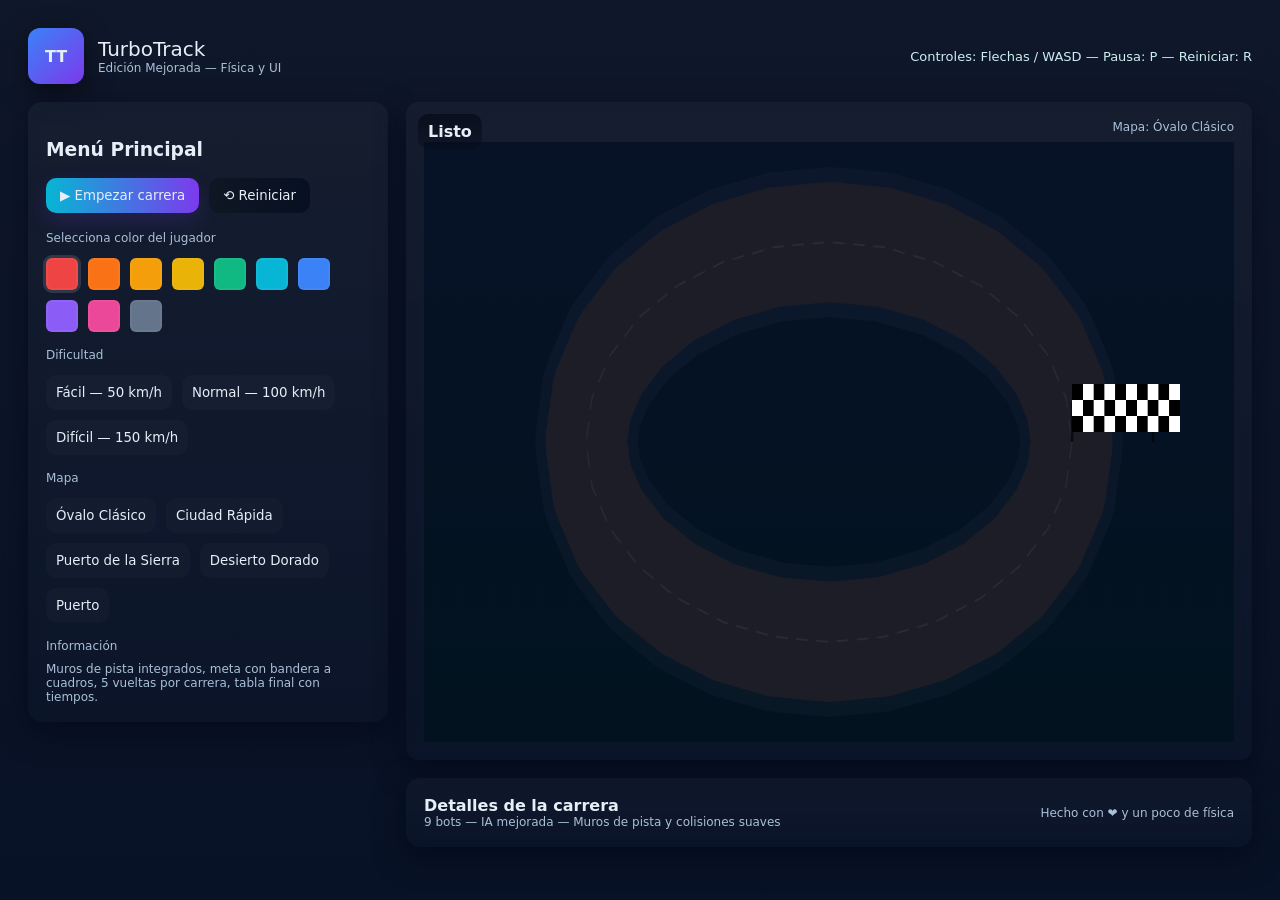
==== commit 799bca4c: "Update Carreras_coches.html" ====
--- a/Carreras_coches.html
+++ b/Carreras_coches.html
@@ -1,1299 +1,308 @@
-<!DOCTYPE html>
+<!doctype html>
 <html lang="es">
 <head>
-    <meta charset="UTF-8">
-    <meta name="viewport" content="width=device-width, initial-scale=1.0">
-    <title>F1 Grand Prix - Circuitos y Colores</title>
-    <style>
-        /* CSS: Estilos Generales y Visuales */
-        body {
-            display: flex;
-            justify-content: center;
-            align-items: center;
-            flex-direction: column;
-            min-height: 100vh;
-            margin: 0;
-            background-color: #0d1117; 
-            color: #fff;
-            font-family: 'Arial', sans-serif;
-            overflow: hidden;
-        }
-
-        #gameContainer {
-            position: relative;
-            box-shadow: 0 0 30px rgba(0, 255, 255, 0.5);
-            border-radius: 10px;
-            overflow: hidden;
-        }
-
-        #gameCanvas {
-            border: 5px solid #ffcc00;
-            background-color: #2c3e50;
-        }
-
-        /* Estilo del menú inicial */
-        #startMenu {
-            position: absolute;
-            top: 0;
-            left: 0;
-            width: 100%;
-            height: 100%;
-            background-color: rgba(0, 0, 0, 0.95);
-            display: flex;
-            flex-direction: column;
-            justify-content: center;
-            align-items: center;
-            z-index: 10;
-        }
-
-        #startMenu h1 {
-            color: #ffcc00;
-            text-shadow: 0 0 10px #ffcc00;
-            font-size: 3em;
-            margin-bottom: 20px;
-        }
-        
-        #startMenu h3 {
-             margin-top: 20px;
-             color: #ccc;
-        }
-
-        .selector-botones button {
-            background-color: #e74c3c;
-            color: white;
-            border: none;
-            padding: 15px 30px;
-            margin: 10px;
-            font-size: 1.2em;
-            cursor: pointer;
-            border-radius: 8px;
-            transition: background-color 0.3s, transform 0.1s;
-        }
-
-        .selector-botones button:hover {
-            background-color: #c0392b;
-            transform: scale(1.05);
-        }
-        
-        /* Contenedor de selección de color */
-        #colorSelector {
-            display: flex;
-            gap: 10px;
-            margin-bottom: 20px;
-        }
-        
-        .color-option {
-            width: 30px;
-            height: 30px;
-            border-radius: 50%;
-            cursor: pointer;
-            border: 3px solid transparent;
-            transition: border-color 0.2s;
-        }
-        
-        .color-option.selected {
-            border-color: #ffcc00; /* Borde amarillo para el color seleccionado */
-            transform: scale(1.1);
-        }
-
-        /* Selectores de Mapa */
-        #mapSelector {
-            margin-top: 20px;
-            display: flex;
-            flex-wrap: wrap;
-            justify-content: center;
-            gap: 10px;
-        }
-        
-        .map-preview {
-            background-color: #1a1a1a;
-            color: white;
-            padding: 8px 15px;
-            border-radius: 5px;
-            cursor: pointer;
-            border: 2px solid transparent;
-            transition: border-color 0.2s;
-        }
-        
-        .map-preview.selected-map {
-            border-color: #00ffff;
-            font-weight: bold;
-        }
-
-        /* Estilo de la tabla clasificatoria (Fin del juego) */
-        #resultsTable {
-            position: absolute;
-            top: 0;
-            left: 0;
-            width: 100%;
-            height: 100%;
-            background-color: rgba(0, 0, 0, 0.95);
-            display: none;
-            flex-direction: column;
-            justify-content: center;
-            align-items: center;
-            z-index: 10;
-        }
-
-        #resultsTable h2 {
-            color: #ffcc00;
-            text-shadow: 0 0 10px #ffcc00;
-            font-size: 2.5em;
-            margin-bottom: 30px;
-        }
-
-        #resultsTable table {
-            width: 80%;
-            max-width: 600px;
-            border-collapse: collapse;
-            background-color: #1a1a1a;
-            border-radius: 10px;
-            overflow: hidden;
-        }
-
-        #resultsTable th, #resultsTable td {
-            padding: 15px;
-            text-align: left;
-            border-bottom: 1px solid #333;
-        }
-
-        #resultsTable th {
-            background-color: #e74c3c;
-            color: white;
-            font-size: 1.1em;
-        }
-
-        #resultsTable tr:nth-child(even) {
-            background-color: #2c3e50;
-        }
-        
-        #resultsTable tr.player-row {
-            background-color: #27ae60 !important;
-            font-weight: bold;
-        }
-        
-        /* HUD y Countdown */
-        #hud {
-            position: absolute;
-            top: 10px;
-            left: 10px;
-            padding: 10px;
-            background-color: rgba(0, 0, 0, 0.7);
-            border-radius: 5px;
-            color: white;
-            font-size: 1.2em;
-            z-index: 5;
-        }
-
-        #countdown {
-            position: absolute;
-            top: 50%;
-            left: 50%;
-            transform: translate(-50%, -50%);
-            font-size: 8em;
-            color: #ffcc00;
-            text-shadow: 0 0 15px rgba(255, 204, 0, 0.8);
-            font-weight: bold;
-            z-index: 11;
-            display: none;
-        }
-
-    </style>
+<meta charset="utf-8">
+<meta name="viewport" content="width=device-width,initial-scale=1">
+<title>TurboTrack — Juego de Carreras (HTML) — Mejorado</title>
+<style>
+:root{--bg1:#0f172a;--bg2:#081226;--accent:#00e5a8;--card:#061427}
+*{box-sizing:border-box;font-family:Inter,ui-sans-serif,system-ui,Segoe UI,Roboto,'Helvetica Neue',Arial}
+html,body{height:100%;margin:0;background:linear-gradient(180deg,var(--bg1),var(--bg2));color:#e6eef8}
+.app{display:grid;grid-template-rows:auto 1fr;padding:28px;gap:18px;min-height:100vh}
+.header{display:flex;align-items:center;justify-content:space-between}
+.logo{display:flex;gap:14px;align-items:center}
+.logo .badge{width:56px;height:56px;border-radius:12px;background:linear-gradient(135deg,#3b82f6,#7c3aed);display:flex;align-items:center;justify-content:center;font-weight:700;box-shadow:0 8px 26px rgba(0,0,0,.5)}
+.title{font-size:20px}
+.card{background:linear-gradient(180deg,rgba(255,255,255,0.03),rgba(255,255,255,0.01));backdrop-filter: blur(6px);border-radius:14px;padding:18px;box-shadow:0 10px 30px rgba(2,6,23,0.6)}
+.menu{display:flex;gap:18px;align-items:flex-start}
+.left{width:360px}
+.right{flex:1;display:flex;flex-direction:column;gap:18px}
+.btn{display:inline-flex;align-items:center;gap:10px;padding:10px 14px;border-radius:10px;border:0;background:linear-gradient(90deg,#0f1724,#071022);color:#e6eef8;cursor:pointer}
+.btn.primary{background:linear-gradient(90deg,#06b6d4,#7c3aed);box-shadow:0 8px 22px rgba(124,58,237,0.18);}
+.control-row{display:flex;gap:10px;flex-wrap:wrap;margin-top:12px}
+.selector{padding:10px;border-radius:10px;background:rgba(255,255,255,0.02);min-width:0}
+.color-swatch{width:32px;height:32px;border-radius:6px;cursor:pointer;border:2px solid rgba(255,255,255,0.04)}
+.preview{display:flex;gap:10px;align-items:center}
+.canvas-wrap{position:relative;overflow:hidden;border-radius:12px}
+#gameCanvas{width:100%;height:600px;background:linear-gradient(180deg,#0b1220,#061228);display:block}
+.hud{position:absolute;left:12px;top:12px;background:linear-gradient(180deg,rgba(3,7,18,0.65),rgba(3,7,18,0.25));padding:8px 10px;border-radius:10px;font-weight:700}
+.info{display:flex;gap:12px;align-items:center}
+.small{font-size:12px;color:#a9c0d8}
+.map-preview{width:78px;height:56px;border-radius:8px;overflow:hidden;border:1px solid rgba(255,255,255,0.03)}
+.legend{display:flex;flex-direction:column;gap:8px}
+.footer{display:flex;justify-content:space-between;align-items:center;font-size:13px;color:#9fb0c8}
+.controls{font-size:13px;color:#cfeef0}
+.overlay{position:absolute;inset:0;background:linear-gradient(180deg,rgba(2,6,23,0.6),rgba(2,6,23,0.65));display:flex;align-items:center;justify-content:center}
+.leaderboard{background:linear-gradient(180deg,#061427,#082034);padding:18px;border-radius:12px;box-shadow:0 12px 40px rgba(2,8,20,0.7);min-width:520px}
+.lb-row{display:flex;justify-content:space-between;padding:8px 12px;border-radius:8px;margin-top:8px;background:linear-gradient(90deg,rgba(255,255,255,0.02),rgba(255,255,255,0.01))}
+.lb-row.head{font-weight:800}
+.car-f1{filter: drop-shadow(0 10px 16px rgba(0,0,0,0.7));}
+@media(max-width:900px){.menu{flex-direction:column}.left{width:100%}.right{order:2}}
+</style>
 </head>
 <body>
-
-    <div id="gameContainer">
-        <canvas id="gameCanvas" width="800" height="600"></canvas>
-
-        <div id="hud">
-            Vueltas: <span id="laps">0/5</span> | Tiempo: <span id="time">00:00.00</span>
+<div class="app">
+  <div class="header">
+    <div class="logo"><div class="badge">TT</div><div><div class="title">TurboTrack</div><div class="small">Edición Mejorada — Física y UI</div></div></div>
+    <div class="controls small">Controles: Flechas / WASD — Pausa: P — Reiniciar: R</div>
+  </div>
+
+  <div class="menu">
+    <div class="left card">
+      <h3>Menú Principal</h3>
+      <div style="display:flex;gap:10px;margin-top:12px;">
+        <button class="btn primary" id="startBtn">▶ Empezar carrera</button>
+        <button class="btn" id="resetBtn">⟲ Reiniciar</button>
+      </div>
+
+      <div style="margin-top:14px">
+        <label class="small">Selecciona color del jugador</label>
+        <div class="control-row" id="playerColors"></div>
+      </div>
+
+      <div style="margin-top:12px">
+        <label class="small">Dificultad</label>
+        <div class="control-row">
+          <button class="btn selector" data-diff="0" id="diffEasy">Fácil — 50 km/h</button>
+          <button class="btn selector" data-diff="1" id="diffNorm">Normal — 100 km/h</button>
+          <button class="btn selector" data-diff="2" id="diffHard">Difícil — 150 km/h</button>
         </div>
-
-        <div id="countdown">3</div>
-
-        <div id="startMenu">
-            <h1>F1 SIMPLE GRAND PRIX 🏆</h1>
-            
-            <h3>Selecciona tu Color</h3>
-            <div id="colorSelector">
-                </div>
-
-            <h3>Selecciona un Circuito (5 Mapas)</h3>
-            <div id="mapSelector">
-                <div class="map-preview selected-map" data-map-index="0">Bucle Simple</div>
-                <div class="map-preview" data-map-index="1">Óvalo F1</div>
-                <div class="map-preview" data-map-index="2">Doble Curva</div>
-                <div class="map-preview" data-map-index="3">Figura de 8</div>
-                <div class="map-preview" data-map-index="4">Largo y Curvas</div>
-            </div>
-
-
-            <h3>Selecciona Dificultad</h3>
-            <div class="selector-botones">
-                <button onclick="startGame(50)">FÁCIL (50 km/h)</button>
-                <button onclick="startGame(100)">NORMAL (100 km/h)</button>
-                <button onclick="startGame(150)">DIFÍCIL (150 km/h)</button>
-            </div>
+      </div>
+
+      <div style="margin-top:12px">
+        <label class="small">Mapa</label>
+        <div class="control-row" id="mapList"></div>
+      </div>
+
+      <div style="margin-top:12px">
+        <label class="small">Información</label>
+        <div class="small" style="margin-top:8px">Muros de pista integrados, meta con bandera a cuadros, 5 vueltas por carrera, tabla final con tiempos.</div>
+      </div>
+
+    </div>
+
+    <div class="right">
+      <div class="card canvas-wrap">
+        <div style="display:flex;justify-content:space-between;align-items:center;margin-bottom:8px">
+          <div class="info"><div class="hud" id="hud">Listo</div></div>
+          <div class="legend small" id="lapInfo">Mapa: —</div>
         </div>
-
-        <div id="resultsTable">
-            <h2>🏆 Resultados Finales 🏁</h2>
-            <table>
-                <thead>
-                    <tr>
-                        <th>Posición</th>
-                        <th>Piloto</th>
-                        <th>Tiempo Total</th>
-                    </tr>
-                </thead>
-                <tbody id="resultsBody">
-                    </tbody>
-            </table>
-            <button onclick="window.location.reload()">Jugar de Nuevo</button>
+        <canvas id="gameCanvas" width="1200" height="600"></canvas>
+        <div id="overlayHolder" style="position:absolute;inset:0;pointer-events:none"></div>
+      </div>
+
+      <div class="card" style="display:flex;justify-content:space-between;align-items:center">
+        <div>
+          <div style="font-weight:700">Detalles de la carrera</div>
+          <div class="small">9 bots — IA mejorada — Muros de pista y colisiones suaves</div>
         </div>
+        <div class="footer">
+          <div class="small">Hecho con ❤️ y un poco de física</div>
+        </div>
+      </div>
     </div>
-
-    <script>
-        // JAVASCRIPT: Lógica del Juego
-        const canvas = document.getElementById('gameCanvas');
-        const ctx = canvas.getContext('2d');
-        const W = canvas.width;
-        const H = canvas.height;
-
-        let gameLoopId;
-        let gameActive = false;
-        let startTime = 0;
-        let difficultySpeed = 0; 
-        let selectedMapIndex = 0; // Mapa por defecto
-        let playerColor = '#ffcc00'; // Color por defecto
-        
-        const MAX_LAPS = 5;
-        let raceStartTimestamp = 0;
-        let raceStarted = false;
-
-        // --- Colores disponibles (10 en total, incluyendo el jugador) ---
-        const ALL_COLORS = [
-            '#ff0000', '#0000ff', '#00ff00', '#ffff00', '#ff00ff', 
-            '#00ffff', '#ffa500', '#800080', '#008000', '#ffc0cb'
-        ];
-        // Colores que el jugador PUEDE elegir, excluyendo el amarillo para que el bot pueda tenerlo
-        const PLAYER_COLOR_OPTIONS = ['#ff0000', '#0000ff', '#00ff00', '#ff00ff', '#ffa500', '#800080', '#008000', '#ffc0cb', '#ffcc00'];
-
-        /** @type {Car} */
-        let player = {
-            x: 0, y: 0, dx: 0, dy: 0, angle: 0, speed: 0, 
-            color: playerColor, name: "JUGADOR", laps: 0, totalTime: 0, crossedLine: false
-        };
-
-        /** @type {Car[]} */
-        let cars = [player];
-
-        // --- Constantes de Juego ---
-        const CAR_WIDTH = 20;
-        const CAR_HEIGHT = 10;
-        const COLLISION_SAMPLES = 5; // Número de puntos para chequear la colisión
-        const ACCELERATION = 0.25;
-        const DRAG = 0.98;
-        const MAX_PLAYER_SPEED = 4; 
-        const TURN_SPEED = 0.04;
-        const TRACK_MARGIN = 5; // Márgen interno de la pista (parte blanca)
-
-        // --- Lógica de Mapa y Dibujo ---
-
-        // Puntos de inicio de cada mapa (coordenadas X, Y)
-        const MAP_START_POINTS = [
-            {x: 50, y: H / 2},      // Bucle Simple
-            {x: 50, y: H / 2},      // Óvalo F1
-            {x: 50, y: 50},         // Doble Curva
-            {x: W / 2, y: H / 2},   // Figura de 8
-            {x: 50, y: 50}          // Largo y Curvas
-        ];
-        
-        // Dibuja la pista según el índice
-        function drawMap(index) {
-            ctx.fillStyle = '#2c3e50'; // Fondo oscuro (Muros)
-            ctx.fillRect(0, 0, W, H);
-            
-            ctx.save();
-            ctx.fillStyle = 'white'; // Color de la PISTA
-            ctx.beginPath();
-            
-            // Mapas simplificados basados en formas de Bezier o arcos para simular circuitos
-            switch (index) {
-                case 0: // Bucle Simple (Óvalo simple)
-                    ctx.arc(W / 2, H / 2, 250, 0, Math.PI * 2);
-                    ctx.arc(W / 2, H / 2, 200, 0, Math.PI * 2, true);
-                    break;
-                case 1: // Óvalo F1 (Forma de riñón)
-                    ctx.moveTo(100, 50);
-                    ctx.bezierCurveTo(700, 50, 750, 550, 100, 550);
-                    ctx.bezierCurveTo(50, 450, 50, 150, 100, 50);
-                    
-                    ctx.clip(); // Usamos clip para dibujar el interior
-                    ctx.fillRect(100, 50, 650, 500);
-                    
-                    ctx.beginPath(); // Dibujar el centro (muro)
-                    ctx.fillStyle = '#2c3e50'; 
-                    ctx.arc(W / 2, H / 2, 100, 0, Math.PI * 2);
-                    ctx.fill();
-                    ctx.restore();
-                    // Colorear el área exterior de la pista
-                    ctx.beginPath();
-                    ctx.fillStyle = 'white';
-                    ctx.moveTo(100, 50);
-                    ctx.bezierCurveTo(700, 50, 750, 550, 100, 550);
-                    ctx.bezierCurveTo(50, 450, 50, 150, 100, 50);
-                    ctx.closePath();
-                    break;
-                case 2: // Doble Curva (Simula algo como Silverstone)
-                    ctx.moveTo(50, 50);
-                    ctx.lineTo(W - 50, 50);
-                    ctx.arc(W - 150, 300, 250, Math.PI * 1.5, Math.PI * 0.5, true);
-                    ctx.lineTo(50, 550);
-                    ctx.lineTo(50, 50);
-
-                    // Hueco interior
-                    ctx.moveTo(100, 100);
-                    ctx.lineTo(W - 100, 100);
-                    ctx.arc(W - 150, 300, 200, Math.PI * 0.5, Math.PI * 1.5);
-                    ctx.lineTo(100, 500);
-                    ctx.lineTo(100, 100);
-                    break;
-                case 3: // Figura de 8 (Cruce)
-                    ctx.arc(W / 4, H / 2, 200, 0, Math.PI * 2);
-                    ctx.arc(W * 3 / 4, H / 2, 200, 0, Math.PI * 2);
-
-                    ctx.arc(W / 4, H / 2, 150, 0, Math.PI * 2, true);
-                    ctx.arc(W * 3 / 4, H / 2, 150, 0, Math.PI * 2, true);
-                    // Puente/cruce simple
-                    ctx.rect(W / 2 - 20, 0, 40, H);
-                    break;
-                case 4: // Largo y Curvas (Simula algo como Spa)
-                    ctx.moveTo(50, 50);
-                    ctx.lineTo(W - 50, 50);
-                    ctx.bezierCurveTo(W, H/2, W - 50, H - 50, W - 50, H - 50);
-                    ctx.lineTo(50, H - 50);
-                    ctx.bezierCurveTo(0, H/2, 50, 50, 50, 50);
-                    
-                    // Interior
-                    ctx.moveTo(100, 100);
-                    ctx.lineTo(W - 100, 100);
-                    ctx.bezierCurveTo(W - 50, H/2, W - 100, H - 100, W - 100, H - 100);
-                    ctx.lineTo(100, H - 100);
-                    ctx.bezierCurveTo(50, H/2, 100, 100, 100, 100);
-                    break;
-                default: // Default: Bucle Simple
-                    ctx.arc(W / 2, H / 2, 250, 0, Math.PI * 2);
-                    ctx.arc(W / 2, H / 2, 200, 0, Math.PI * 2, true);
-            }
-
-            ctx.fill('evenodd'); // Rellenar la forma de la pista
-
-            // Dibuja la Meta (En el punto de inicio del mapa actual)
-            const startPoint = MAP_START_POINTS[index];
-            const finishLineX = startPoint.x;
-            const finishLineY = startPoint.y - 20;
-            const finishLineW = 5;
-            const finishLineH = 40;
-
-            // Patrón a cuadros blanco y negro
-            for (let i = 0; i < finishLineH / 10; i++) {
-                ctx.fillStyle = (i % 2 === 0) ? 'black' : 'white';
-                ctx.fillRect(finishLineX, finishLineY + i * 10, finishLineW, 10);
-                
-                ctx.fillStyle = (i % 2 !== 0) ? 'black' : 'white';
-                ctx.fillRect(finishLineX + 5, finishLineY + i * 10, finishLineW, 10);
-            }
-            ctx.fillStyle = 'red';
-            ctx.fillRect(finishLineX - 5, finishLineY - 5, finishLineW + 15, 5); // Borde superior
-
-            ctx.restore();
-        }
-
-        // --- Lógica de Colisión basada en Color (Píxeles) ---
-
-        // Función que chequea el color del píxel en una coordenada dada
-        function isPixelBlack(x, y) {
-            // Chequear si las coordenadas están fuera de los límites del canvas
-            if (x < 0 || x >= W || y < 0 || y >= H) return true; 
-
-            const pixelData = ctx.getImageData(x, y, 1, 1).data;
-            // Un píxel es considerado "muro" si su componente rojo es bajo (color oscuro/gris/negro)
-            return pixelData[0] < 50 && pixelData[1] < 50 && pixelData[2] < 50; 
-        }
-
-        // Chequeo de colisión de coche
-        function checkCarCollision(car) {
-            // El coche es un rectángulo. Chequeamos varios puntos a lo largo de su contorno (rotado)
-            const halfW = CAR_WIDTH / 2;
-            const halfH = CAR_HEIGHT / 2;
-
-            for (let i = 0; i < COLLISION_SAMPLES; i++) {
-                const angleOffset = i * (Math.PI / (COLLISION_SAMPLES / 2)); // 5 puntos alrededor del círculo
-                
-                // Mapear los 4 puntos del rectángulo rotado a puntos en el canvas
-                const points = [
-                    { px: car.x + Math.cos(car.angle) * halfW - Math.sin(car.angle) * halfH, py: car.y + Math.sin(car.angle) * halfW + Math.cos(car.angle) * halfH },
-                    { px: car.x + Math.cos(car.angle) * halfW - Math.sin(car.angle) * -halfH, py: car.y + Math.sin(car.angle) * halfW + Math.cos(car.angle) * -halfH },
-                    { px: car.x + Math.cos(car.angle) * -halfW - Math.sin(car.angle) * halfH, py: car.y + Math.sin(car.angle) * -halfW + Math.cos(car.angle) * halfH },
-                    { px: car.x + Math.cos(car.angle) * -halfW - Math.sin(car.angle) * -halfH, py: car.y + Math.sin(car.angle) * -halfW + Math.cos(car.angle) * -halfH }
-                ];
-                
-                for (const p of points) {
-                    if (isPixelBlack(p.px, p.py)) {
-                        return true; // Colisión detectada con el muro (fondo oscuro)
-                    }
-                }
-            }
-            return false;
-        }
-
-        // --- Lógica de Vueltas (Simplificada) ---
-        
-        function checkLaps(car, startPoint) {
-            const finishLineX = startPoint.x;
-            const finishLineYMin = startPoint.y - 20;
-            const finishLineYMax = startPoint.y + 20;
-            
-            // Si el coche cruza la línea de meta
-            if (car.x > finishLineX - CAR_WIDTH && car.x < finishLineX + CAR_WIDTH &&
-                car.y > finishLineYMin && car.y < finishLineYMax) {
-                
-                // Solo cuenta una vuelta si no ha cruzado recientemente
-                if (car.laps < MAX_LAPS && !car.crossedLine) {
-                     car.laps++;
-                     car.crossedLine = true; 
-
-                     if (car === player) {
-                        document.getElementById('laps').textContent = `${car.laps}/${MAX_LAPS}`;
-                        if (car.laps === MAX_LAPS) {
-                            endGame();
-                        }
-                     }
-                }
-            } else {
-                car.crossedLine = false; // Resetear el flag al salir de la zona de meta
-            }
-        }
-
-
-        // Actualiza el estado del jugador
-        function updatePlayer() {
-            if (!raceStarted) return; 
-
-            // 1. Controles
-            if (keys['ArrowUp'] || keys['KeyW']) {
-                player.speed += ACCELERATION;
-            } else if (keys['ArrowDown'] || keys['KeyS']) {
-                player.speed -= ACCELERATION * 0.7; 
-            } else {
-                player.speed *= DRAG; 
-            }
-
-            player.speed = Math.min(Math.max(player.speed, -MAX_PLAYER_SPEED / 2), MAX_PLAYER_SPEED);
-
-            if (Math.abs(player.speed) > 0.1) {
-                if (keys['ArrowLeft'] || keys['KeyA']) {
-                    player.angle -= TURN_SPEED * (player.speed > 0 ? 1 : -1);
-                }
-                if (keys['ArrowRight'] || keys['KeyD']) {
-                    player.angle += TURN_SPEED * (player.speed > 0 ? 1 : -1);
-                }
-            }
-
-            // 2. Movimiento provisional
-            player.dx = Math.cos(player.angle) * player.speed;
-            player.dy = Math.sin(player.angle) * player.speed;
-
-            player.x += player.dx;
-            player.y += player.dy;
-
-            // 3. Colisiones (Muros)
-            if (checkCarCollision(player)) {
-                // Colisión detectada: Rebote
-                player.x -= player.dx * 1.5; 
-                player.y -= player.dy * 1.5;
-                player.speed = -player.speed * 0.2; // Rebote suave y pérdida de velocidad
-            }
-            
-            // 4. Chequeo de Meta/Vueltas
-            checkLaps(player, MAP_START_POINTS[selectedMapIndex]);
-        }
-        
-        // IA simple del Bot
-        function updateBot(bot) {
-            if (!raceStarted) return; 
-
-             const botSpeed = bot.speed / 15;
-
-             // 1. IA muy simple: Intenta mantenerse dentro del centro del carril
-             // Esto es muy básico, una IA real sería compleja.
-             
-             // En lugar de una IA compleja, simplemente avanzamos y aplicamos una pequeña corrección
-             bot.angle += (Math.random() - 0.5) * 0.005; // Variación constante
-
-             bot.dx = Math.cos(bot.angle) * botSpeed;
-             bot.dy = Math.sin(bot.angle) * botSpeed;
-
-             bot.x += bot.dx;
-             bot.y += bot.dy;
-             
-             // 2. Colisiones (Muros)
-             if (checkCarCollision(bot)) {
-                 // Simple rebote
-                 bot.x -= bot.dx * 2; 
-                 bot.y -= bot.dy * 2;
-                 bot.angle += Math.PI / (10 + Math.random() * 5); // Gira aleatoriamente
-             }
-             
-             // 3. Chequeo de Meta/Tiempos (Simulación de carrera)
-             // Asignamos el tiempo final solo al final de la carrera para clasificar.
-             if (player.laps === MAX_LAPS && bot.totalTime === 0) {
-                 bot.laps = MAX_LAPS;
-                 // El tiempo será ligeramente peor que el del jugador, basado en su "dificultad"
-                 const timeOffset = (Math.random() * 8000 + 1000) * (difficultySpeed / 100); 
-                 bot.totalTime = player.totalTime + timeOffset; 
-             }
-        }
-
-        // Bucle Principal del Juego
-        function gameLoop(timestamp) {
-            if (!startTime) startTime = timestamp;
-            const elapsed = timestamp - startTime;
-            
-            // 1. Gestión de la cuenta regresiva
-            if (elapsed < 3000) {
-                const secondsLeft = Math.ceil(3 - elapsed / 1000);
-                document.getElementById('countdown').textContent = secondsLeft > 0 ? secondsLeft : 'GO!';
-                document.getElementById('countdown').style.display = 'block';
-                
-                if (secondsLeft <= 0) {
-                    if (!raceStarted) {
-                        raceStarted = true;
-                        document.getElementById('countdown').style.display = 'none';
-                        raceStartTimestamp = timestamp; 
-                    }
-                }
-            } else {
-                document.getElementById('countdown').style.display = 'none';
-            }
-
-            if (gameActive) {
-                // 2. Borrar y Dibujar Pista
-                // Importante: La pista debe dibujarse ANTES de chequear las colisiones
-                ctx.clearRect(0, 0, W, H);
-                drawMap(selectedMapIndex);
-
-                // 3. Actualizar y dibujar coches
-                updatePlayer();
-                cars.filter(car => car !== player).forEach(updateBot);
-
-                cars.forEach(drawCar);
-                
-                // 4. Dibujar flecha indicadora del jugador (solo por los primeros 5 segundos de carrera)
-                if (raceStarted && (timestamp - raceStartTimestamp < 5000)) {
-                    drawPlayerIndicator(player);
-                }
-
-                // 5. Actualizar HUD
-                if (raceStarted) {
-                    const raceElapsed = timestamp - raceStartTimestamp;
-                    const totalSeconds = Math.floor(raceElapsed / 1000);
-                    const minutes = String(Math.floor(totalSeconds / 60)).padStart(2, '0');
-                    const seconds = String(totalSeconds % 60).padStart(2, '0');
-                    const ms = String(raceElapsed % 1000).padStart(3, '0').substring(0, 2);
-                    document.getElementById('time').textContent = `${minutes}:${seconds}.${ms}`;
-                }
-
-                gameLoopId = requestAnimationFrame(gameLoop);
-            }
-        }
-
-        // --- Funciones de Utilidad ---
-
-        // Dibuja el coche F1 (diseño revisado)
-        function drawCar(car) {
-            ctx.save();
-            ctx.translate(car.x, car.y);
-            ctx.rotate(car.angle);
-            
-            const w = CAR_WIDTH;
-            const h = CAR_HEIGHT;
-            
-            ctx.fillStyle = car.color;
-            ctx.fillRect(-w / 2, -h / 2, w, h);
-
-            ctx.fillStyle = 'black';
-            ctx.fillRect(w / 2 - 2, -h / 2 - 2, 4, h + 4);
-            
-            ctx.fillStyle = 'white';
-            ctx.fillRect(-2, -h / 2 + 2, 5, h - 4);
-            
-            ctx.fillStyle = 'black';
-            ctx.fillRect(-w / 2 - 1, -h / 2 - 2, 2, 2); 
-            ctx.fillRect(-w / 2 - 1, h / 2, 2, 2); 
-            ctx.fillRect(w / 2 - 1, -h / 2 - 2, 2, 2); 
-            ctx.fillRect(w / 2 - 1, h / 2, 2, 2); 
-
-            ctx.restore();
-        }
-        
-        function drawPlayerIndicator(car) {
-            ctx.save();
-            ctx.translate(car.x, car.y - CAR_HEIGHT - 5); 
-            
-            ctx.fillStyle = 'yellow';
-            
-            ctx.beginPath();
-            ctx.moveTo(0, -10); 
-            ctx.lineTo(-5, 0);  
-            ctx.lineTo(5, 0);   
-            ctx.closePath();
-            ctx.fill();
-
-            ctx.restore();
-        }
-
-
-        // Generación de bots y asignación de colores
-        function createBots(numBots, speedBase) {
-            // Colores disponibles para los bots (todos los que no eligió el jugador)
-            let botColors = ALL_COLORS.filter(c => c !== playerColor); 
-            cars = [player]; 
-
-            for (let i = 0; i < numBots; i++) {
-                const colorIndex = Math.floor(Math.random() * botColors.length);
-                const botColor = botColors.splice(colorIndex, 1)[0];
-
-                const botSpeed = speedBase * (0.9 + Math.random() * 0.2); 
-                
-                cars.push({
-                    x: 0, y: 0, dx: 0, dy: 0, angle: 0, speed: botSpeed, 
-                    color: botColor, name: `BOT ${i + 1}`, laps: 0, totalTime: 0, crossedLine: false
-                });
-            }
-        }
-
-        function startGame(speed) {
-            difficultySpeed = speed;
-            document.getElementById('startMenu').style.display = 'none';
-            document.getElementById('hud').style.display = 'block';
-
-            // Actualizar el color del jugador antes de crear los bots
-            player.color = playerColor; 
-            createBots(9, speed); 
-            
-            // Posicionar los coches en la parrilla de salida (Cerca del punto de inicio)
-            const startPoint = MAP_START_POINTS[selectedMapIndex];
-            const startX = startPoint.x + 10;
-            const startYCenter = startPoint.y;
-            const spacing = CAR_HEIGHT + 5; 
-            const totalHeight = cars.length * spacing;
-            
-            cars.forEach((car, index) => {
-                 car.x = startX;
-                 car.y = startYCenter - (totalHeight / 2) + (index * spacing) + (spacing / 2);
-                 car.angle = 0; 
-                 car.laps = 0;
-                 car.totalTime = 0;
-                 car.speed = 0;
-                 car.crossedLine = false; 
-            });<!DOCTYPE html>
-<html lang="es">
-<head>
-    <meta charset="UTF-8">
-    <meta name="viewport" content="width=device-width, initial-scale=1.0">
-    <title>F1 Grand Prix - Circuito a 5 Vueltas (Mejorado)</title>
-    <style>
-        /* CSS: Estilos Generales y Visuales */
-        body {
-            display: flex;
-            justify-content: center;
-            align-items: center;
-            flex-direction: column;
-            min-height: 100vh;
-            margin: 0;
-            background-color: #0d1117; /* Fondo oscuro tipo asfalto */
-            color: #fff;
-            font-family: 'Arial', sans-serif;
-            overflow: hidden;
-        }
-
-        #gameContainer {
-            position: relative;
-            box-shadow: 0 0 30px rgba(0, 255, 255, 0.5); /* Resplandor neón */
-            border-radius: 10px;
-            overflow: hidden;
-        }
-
-        /* Lienzo del juego - Aquí se dibujará la pista y los coches */
-        #gameCanvas {
-            border: 5px solid #ffcc00; /* Borde amarillo F1 */
-            background-color: #2c3e50; /* Color base de la pista */
-        }
-
-        /* Estilo del menú inicial */
-        #startMenu {
-            position: absolute;
-            top: 0;
-            left: 0;
-            width: 100%;
-            height: 100%;
-            background-color: rgba(0, 0, 0, 0.95);
-            display: flex;
-            flex-direction: column;
-            justify-content: center;
-            align-items: center;
-            z-index: 10;
-        }
-
-        #startMenu h1 {
-            color: #ffcc00;
-            text-shadow: 0 0 10px #ffcc00;
-            font-size: 3em;
-            margin-bottom: 20px;
-        }
-
-        #startMenu button {
-            background-color: #e74c3c; /* Rojo intenso */
-            color: white;
-            border: none;
-            padding: 15px 30px;
-            margin: 10px;
-            font-size: 1.2em;
-            cursor: pointer;
-            border-radius: 8px;
-            transition: background-color 0.3s, transform 0.1s;
-        }
-
-        #startMenu button:hover {
-            background-color: #c0392b;
-            transform: scale(1.05);
-        }
-
-        /* Estilo de la tabla clasificatoria (Fin del juego) */
-        #resultsTable {
-            position: absolute;
-            top: 0;
-            left: 0;
-            width: 100%;
-            height: 100%;
-            background-color: rgba(0, 0, 0, 0.95);
-            display: none;
-            flex-direction: column;
-            justify-content: center;
-            align-items: center;
-            z-index: 10;
-        }
-
-        #resultsTable h2 {
-            color: #ffcc00;
-            text-shadow: 0 0 10px #ffcc00;
-            font-size: 2.5em;
-            margin-bottom: 30px;
-        }
-
-        #resultsTable table {
-            width: 80%;
-            max-width: 600px;
-            border-collapse: collapse;
-            background-color: #1a1a1a;
-            border-radius: 10px;
-            overflow: hidden;
-        }
-
-        #resultsTable th, #resultsTable td {
-            padding: 15px;
-            text-align: left;
-            border-bottom: 1px solid #333;
-        }
-
-        #resultsTable th {
-            background-color: #e74c3c;
-            color: white;
-            font-size: 1.1em;
-        }
-
-        #resultsTable tr:nth-child(even) {
-            background-color: #2c3e50;
-        }
-        
-        #resultsTable tr.player-row {
-            background-color: #27ae60 !important; /* Destacar al jugador */
-            font-weight: bold;
-        }
-        
-        /* HUD - Información de la carrera */
-        #hud {
-            position: absolute;
-            top: 10px;
-            left: 10px;
-            padding: 10px;
-            background-color: rgba(0, 0, 0, 0.7);
-            border-radius: 5px;
-            color: white;
-            font-size: 1.2em;
-            z-index: 5;
-            display: none; /* Oculto por defecto */
-        }
-        
-        /* Indicador de cuenta regresiva */
-        #countdown {
-            position: absolute;
-            top: 50%;
-            left: 50%;
-            transform: translate(-50%, -50%);
-            font-size: 8em;
-            color: #ffcc00;
-            text-shadow: 0 0 15px rgba(255, 204, 0, 0.8);
-            font-weight: bold;
-            z-index: 11;
-            display: none;
-        }
-
-    </style>
-</head>
-<body>
-
-    <div id="gameContainer">
-        <canvas id="gameCanvas" width="800" height="600"></canvas>
-        
-        <div id="countdown">3</div>
-
-        <div id="hud">
-            Vueltas: <span id="laps">0/5</span> | Tiempo: <span id="time">00:00.00</span>
-        </div>
-
-        <div id="startMenu">
-            <h1>F1 SIMPLE RACER</h1>
-            <h2>Selecciona Dificultad</h2>
-            <button onclick="startGame(50)">FÁCIL (50 km/h)</button>
-            <button onclick="startGame(100)">NORMAL (100 km/h)</button>
-            <button onclick="startGame(150)">DIFÍCIL (150 km/h)</button>
-        </div>
-
-        <div id="resultsTable">
-            <h2>🏆 Resultados Finales 🏁</h2>
-            <table>
-                <thead>
-                    <tr>
-                        <th>Posición</th>
-                        <th>Piloto</th>
-                        <th>Tiempo Total</th>
-                    </tr>
-                </thead>
-                <tbody id="resultsBody">
-                    </tbody>
-            </table>
-            <button onclick="window.location.reload()">Jugar de Nuevo</button>
-        </div>
-    </div>
-
-    <script>
-        // JAVASCRIPT: Lógica del Juego
-        const canvas = document.getElementById('gameCanvas');
-        const ctx = canvas.getContext('2d');
-        const W = canvas.width;
-        const H = canvas.height;
-
-        let gameLoopId;
-        let gameActive = false;
-        let difficultySpeed = 0; 
-        const MAX_LAPS = 5;
-        
-        let raceStartTimestamp = 0; // Marca de tiempo cuando la carrera realmente comienza (después de la cuenta regresiva)
-        let raceStarted = false; 
-
-        // --- Configuración de Colores ---
-        const ALL_COLORS = [
-            '#ff0000', '#0000ff', '#00ff00', '#ffff00', '#ff00ff', 
-            '#00ffff', '#ffa500', '#800080', '#008000', '#ffc0cb'
-        ].slice(0, 9); // Solo 9 para los bots
-        
-        const PLAYER_COLOR = '#ffcc00'; // Color del jugador (Amarillo F1)
-
-        /**
-         * @typedef {Object} Car
-         * @property {number} x - Posición X
-         * @property {number} y - Posición Y
-         * @property {number} dx - Velocidad en X
-         * @property {number} dy - Velocidad en Y
-         * @property {number} angle - Ángulo de dirección (en radianes)
-         * @property {number} speed - Velocidad actual
-         * @property {string} color - Color del coche
-         * @property {string} name - Nombre del piloto
-         * @property {number} laps - Vueltas completadas
-         * @property {number} totalTime - Tiempo final de carrera
-         * @property {boolean} crossedLine - Flag para evitar conteo múltiple de vueltas
-         */
-
-        /** @type {Car} */
-        let player = {
-            x: 0, y: 0, dx: 0, dy: 0, angle: 0, speed: 0, 
-            color: PLAYER_COLOR, name: "JUGADOR", laps: 0, totalTime: 0, crossedLine: false
-        };
-
-        /** @type {Car[]} */
-        let cars = [player];
-
-        // --- Generar Bots ---
-        function createBots(numBots, speedBase) {
-            let availableColors = [...ALL_COLORS]; // Copia de la lista de colores
-            cars = [player]; // Reiniciar con solo el jugador
-
-            for (let i = 0; i < numBots; i++) {
-                const colorIndex = Math.floor(Math.random() * availableColors.length);
-                const botColor = availableColors.splice(colorIndex, 1)[0];
-
-                const botSpeed = speedBase * (0.9 + Math.random() * 0.2); // +/- 10%
-                
-                cars.push({
-                    x: 0, y: 0, dx: 0, dy: 0, angle: 0, speed: botSpeed, 
-                    color: botColor, name: `BOT ${i + 1}`, laps: 0, totalTime: 0, crossedLine: false
-                });
-            }
-        }
-        
-        // --- Constantes de Juego (Ajustadas para coches pequeños F1) ---
-        const CAR_WIDTH = 20; // Más pequeño
-        const CAR_HEIGHT = 10; // Más pequeño
-        const ACCELERATION = 0.25; // Menor para controles más finos
-        const DRAG = 0.98;
-        const MAX_PLAYER_SPEED = 4; // Velocidad máxima más controlable
-        const TURN_SPEED = 0.04;
-        const TRACK_MARGIN = 50; // Margen para los muros
-
-        // --- Controles de Teclado ---
-        let keys = {};
-        window.addEventListener('keydown', (e) => { keys[e.code] = true; });
-        window.addEventListener('keyup', (e) => { keys[e.code] = false; });
-
-        // --- Funciones de Dibujo ---
-
-        // Dibuja la pista y la meta (igual que en el código base, pero con lógica de vueltas)
-        function drawTrack() {
-            // Muros (líneas exteriores)
-            ctx.strokeStyle = '#555';
-            ctx.lineWidth = TRACK_MARGIN;
-            ctx.strokeRect(TRACK_MARGIN / 2, TRACK_MARGIN / 2, W - TRACK_MARGIN, H - TRACK_MARGIN);
-
-            // Asfalto
-            ctx.fillStyle = '#2c3e50';
-            ctx.fillRect(TRACK_MARGIN, TRACK_MARGIN, W - 2 * TRACK_MARGIN, H - 2 * TRACK_MARGIN);
-
-            // Meta (Estilo F1)
-            const finishLineX = TRACK_MARGIN;
-            const finishLineY = H / 2 - 20;
-            const finishLineW = 5;
-            const finishLineH = 40;
-
-            // Patrón a cuadros blanco y negro
-            for (let i = 0; i < finishLineH / 10; i++) {
-                ctx.fillStyle = (i % 2 === 0) ? 'black' : 'white';
-                ctx.fillRect(finishLineX, finishLineY + i * 10, finishLineW, 10);
-                
-                ctx.fillStyle = (i % 2 !== 0) ? 'black' : 'white';
-                ctx.fillRect(finishLineX + 5, finishLineY + i * 10, finishLineW, 10);
-            }
-            ctx.fillStyle = 'red';
-            ctx.fillRect(finishLineX - 5, finishLineY - 5, finishLineW + 15, 5); // Borde superior
-        }
-
-        // Dibuja el coche F1 (diseño revisado)
-        function drawCar(car) {
-            ctx.save();
-            // Mover y rotar el contexto al centro del coche
-            ctx.translate(car.x, car.y);
-            ctx.rotate(car.angle);
-            
-            const w = CAR_WIDTH;
-            const h = CAR_HEIGHT;
-            
-            // 1. Cuerpo principal (más alargado)
-            ctx.fillStyle = car.color;
-            ctx.fillRect(-w / 2, -h / 2, w, h);
-
-            // 2. Nariz (Front Wing/Alerón delantero)
-            ctx.fillStyle = 'black';
-            ctx.fillRect(w / 2 - 2, -h / 2 - 2, 4, h + 4);
-            
-            // 3. Cabina/Halo (Detalle blanco/plata)
-            ctx.fillStyle = 'white';
-            ctx.fillRect(-2, -h / 2 + 2, 5, h - 4);
-            
-            // 4. Ruedas (Detalle de sombreado, simplificado)
-            ctx.fillStyle = 'black';
-            ctx.fillRect(-w / 2 - 1, -h / 2 - 2, 2, 2); 
-            ctx.fillRect(-w / 2 - 1, h / 2, 2, 2); 
-            ctx.fillRect(w / 2 - 1, -h / 2 - 2, 2, 2); 
-            ctx.fillRect(w / 2 - 1, h / 2, 2, 2); 
-
-            ctx.restore();
-        }
-        
-        // Dibuja la flecha de identificación del jugador
-        function drawPlayerIndicator(car) {
-            ctx.save();
-            ctx.translate(car.x, car.y - CAR_HEIGHT - 5); // Arriba del coche
-            
-            ctx.fillStyle = 'yellow';
-            
-            // Dibuja un triángulo (flecha)
-            ctx.beginPath();
-            ctx.moveTo(0, -10); // Punta de la flecha
-            ctx.lineTo(-5, 0);  // Esquina izquierda
-            ctx.lineTo(5, 0);   // Esquina derecha
-            ctx.closePath();
-            ctx.fill();
-
-            ctx.restore();
-        }
-
-        // --- Lógica del Juego ---
-
-        // Actualiza el estado del jugador
-        function updatePlayer() {
-            if (!raceStarted) return; // No se mueve hasta que empiece la carrera
-
-            // 1. Controles
-            if (keys['ArrowUp'] || keys['KeyW']) {
-                player.speed += ACCELERATION;
-            } else if (keys['ArrowDown'] || keys['KeyS']) {
-                player.speed -= ACCELERATION * 0.7; // Frenar es más lento
-            } else {
-                player.speed *= DRAG; // Resistencia
-            }
-
-            player.speed = Math.min(Math.max(player.speed, -MAX_PLAYER_SPEED / 2), MAX_PLAYER_SPEED);
-
-            if (Math.abs(player.speed) > 0.1) {
-                if (keys['ArrowLeft'] || keys['KeyA']) {
-                    player.angle -= TURN_SPEED * (player.speed > 0 ? 1 : -1);
-                }
-                if (keys['ArrowRight'] || keys['KeyD']) {
-                    player.angle += TURN_SPEED * (player.speed > 0 ? 1 : -1);
-                }
-            }
-
-            // 2. Movimiento
-            player.dx = Math.cos(player.angle) * player.speed;
-            player.dy = Math.sin(player.angle) * player.speed;
-
-            player.x += player.dx;
-            player.y += player.dy;
-
-            // 3. Colisiones (Muros) - Rebote hacia atrás sin cambiar ángulo
-            const hitWall = (player.x < TRACK_MARGIN || player.x > W - TRACK_MARGIN || player.y < TRACK_MARGIN || player.y > H - TRACK_MARGIN);
-
-            if (hitWall) {
-                // Colisión detectada: Rebote
-                player.x -= player.dx * 1.5; // Retrocede más de lo que avanzó
-                player.y -= player.dy * 1.5;
-                player.speed = -player.speed * 0.2; // Pierde casi toda la velocidad y rebota suave
-
-                // Asegurar que esté dentro de los límites
-                player.x = Math.min(Math.max(player.x, TRACK_MARGIN), W - TRACK_MARGIN);
-                player.y = Math.min(Math.max(player.y, TRACK_MARGIN), H - TRACK_MARGIN);
-            }
-            
-            // 4. Chequeo de Meta/Vueltas
-            const finishLineX = TRACK_MARGIN;
-            const finishLineYMin = H / 2 - 20;
-            const finishLineYMax = H / 2 + 20;
-            
-            if (player.x < finishLineX + 10 && player.x > finishLineX - 10 &&
-                player.y > finishLineYMin && player.y < finishLineYMax) {
-                
-                if (player.laps < MAX_LAPS && !player.crossedLine) {
-                     player.laps++;
-                     document.getElementById('laps').textContent = `${player.laps}/${MAX_LAPS}`;
-                     player.crossedLine = true; 
-
-                     if (player.laps === MAX_LAPS) {
-                         endGame();
-                     }
-                }
-            } else {
-                player.crossedLine = false; // Resetear flag de cruce al salir de la zona de meta
-            }
-        }
-        
-        // IA simple del Bot
-        function updateBot(bot) {
-            if (!raceStarted) return; // No se mueve hasta que empiece la carrera
-
-             // El bot simplemente avanza y gira para mantenerse en el centro
-             const botSpeed = bot.speed / 15;
-
-             bot.dx = Math.cos(bot.angle) * botSpeed;
-             bot.dy = Math.sin(bot.angle) * botSpeed;
-
-             bot.x += bot.dx;
-             bot.y += bot.dy;
-             
-             // IA de giro simple
-             if (bot.y < H / 2 - 100) {
-                 bot.angle += 0.005; 
-             } else if (bot.y > H / 2 + 100) {
-                 bot.angle -= 0.005; 
-             }
-             bot.angle += (Math.random() - 0.5) * 0.005; // Pequeña variación
-             
-
-             // 3. Colisiones (Muros) - Simplemente rebota y gira
-             if (bot.x < TRACK_MARGIN || bot.x > W - TRACK_MARGIN || bot.y < TRACK_MARGIN || bot.y > H - TRACK_MARGIN) {
-                 bot.x -= bot.dx * 2; 
-                 bot.y -= bot.dy * 2;
-                 bot.angle += Math.PI / (10 + Math.random() * 5); // Gira ligeramente al azar
-             }
-
-             // 4. Chequeo de Meta/Tiempos (Simulación)
-             if (bot.laps < MAX_LAPS && player.laps > bot.laps) {
-                 // Si el jugador completó una vuelta, el bot también
-                 bot.laps = player.laps; 
-             }
-        }
-
-        // Bucle Principal del Juego
-        function gameLoop(timestamp) {
-            if (!raceStartTimestamp) raceStartTimestamp = timestamp; // Usamos esto para la cuenta regresiva
-
-            // 1. Gestión de la cuenta regresiva
-            const elapsedSinceStart = timestamp - raceStartTimestamp;
-            if (elapsedSinceStart < 3000) {
-                const secondsLeft = Math.ceil(3 - elapsedSinceStart / 1000);
-                document.getElementById('countdown').textContent = secondsLeft > 0 ? secondsLeft : 'GO!';
-                document.getElementById('countdown').style.display = 'block';
-                
-                if (secondsLeft <= 0) {
-                    if (!raceStarted) {
-                        raceStarted = true;
-                        document.getElementById('countdown').style.display = 'none';
-                        raceStartTimestamp = timestamp; // Reiniciar el tiempo para el HUD de carrera
-                    }
-                }
-            } else {
-                document.getElementById('countdown').style.display = 'none';
-            }
-
-            if (gameActive) {
-                // Borrar el canvas
-                ctx.clearRect(0, 0, W, H);
-
-                // Dibujar elementos estáticos
-                drawTrack();
-
-                // Actualizar y dibujar coches
-                updatePlayer();
-                cars.filter(car => car !== player).forEach(updateBot);
-
-                cars.forEach(drawCar);
-                
-                // Dibujar flecha indicadora del jugador (solo por los primeros 5 segundos de carrera real)
-                if (raceStarted && (timestamp - raceStartTimestamp < 5000)) {
-                    drawPlayerIndicator(player);
-                }
-
-                // Actualizar HUD
-                if (raceStarted) {
-                    const raceElapsed = timestamp - raceStartTimestamp;
-                    const totalSeconds = Math.floor(raceElapsed / 1000);
-                    const minutes = String(Math.floor(totalSeconds / 60)).padStart(2, '0');
-                    const seconds = String(totalSeconds % 60).padStart(2, '0');
-                    const ms = String(raceElapsed % 1000).padStart(3, '0').substring(0, 2);
-                    document.getElementById('time').textContent = `${minutes}:${seconds}.${ms}`;
-                }
-
-                gameLoopId = requestAnimationFrame(gameLoop);
-            }
-        }
-
-        // --- Gestión de la Carrera ---
-
-        function startGame(speed) {
-            difficultySpeed = speed;
-            document.getElementById('startMenu').style.display = 'none';
-            document.getElementById('hud').style.display = 'block';
-
-            // Generar 9 bots
-            createBots(9, speed); 
-            
-            // Posicionar los coches en la parrilla de salida (Fila)
-            const startX = TRACK_MARGIN + 10;
-            const startYCenter = H / 2;
-            const spacing = CAR_HEIGHT + 5; // Espacio entre coches
-            const totalHeight = cars.length * spacing;
-            
-            cars.forEach((car, index) => {
-                 car.x = startX;
-                 car.y = startYCenter - (totalHeight / 2) + (index * spacing) + (spacing / 2);
-                 car.angle = 0; // Mirando a la derecha
-                 car.laps = 0;
-                 car.totalTime = 0;
-                 car.speed = 0; // Empiezan quietos
-                 car.crossedLine = false;
-            });
-            
-            gameActive = true;
-            raceStarted = false; // El movimiento comienza después de la cuenta regresiva
-            raceStartTimestamp = performance.now(); // Iniciar el temporizador de cuenta regresiva
-            gameLoopId = requestAnimationFrame(gameLoop);
-        }
-
-        function endGame() {
-            gameActive = false;
-            cancelAnimationFrame(gameLoopId);
-            
-            // Asignar el tiempo final del jugador
-            player.totalTime = performance.now() - raceStartTimestamp;
-            
-            // Asignar tiempos a los bots (simulación)
-            cars.forEach(car => {
-                if (car.totalTime === 0) {
-                     // 1 a 10 segundos después del jugador, ajustado por dificultad
-                     const timeOffset = (Math.random() * 9000 + 1000) * (100 / difficultySpeed); 
-                     car.totalTime = player.totalTime + timeOffset; 
-                }
-            });
-
-            // 1. Ordenar la tabla
-            const finalResults = cars.sort((a, b) => a.totalTime - b.totalTime);
-
-            // 2. Llenar la tabla de resultados
-            const resultsBody = document.getElementById('resultsBody');
-            resultsBody.innerHTML = ''; 
-            
-            finalResults.forEach((car, index) => {
-                const tr = document.createElement('tr');
-                if (car === player) {
-                    tr.classList.add('player-row');
-                }
-                
-                const timeStr = formatTime(car.totalTime);
-                
-                tr.innerHTML = `
-                    <td>${index + 1}</td>
-                    <td>${car.name}</td>
-                    <td>${timeStr}</td>
-                `;
-                resultsBody.appendChild(tr);
-            });
-
-            // 3. Mostrar la tabla
-            document.getElementById('resultsTable').style.display = 'flex';
-        }
-
-        function formatTime(ms) {
-            const totalSeconds = Math.floor(ms / 1000);
-            const minutes = String(Math.floor(totalSeconds / 60)).padStart(2, '0');
-            const seconds = String(totalSeconds % 60).padStart(2, '0');
-            const milliseconds = String(Math.floor(ms % 1000)).padStart(3, '0').substring(0, 2);
-            return `${minutes}:${seconds}.${milliseconds}`;
-        }
-        
-        // Inicialización: Ocultar HUD y mostrar menú (ya hecho en CSS)
-        // document.getElementById('hud').style.display = 'none';
-
-    </script>
+  </div>
+</div>
+
+<script>
+const canvas = document.getElementById('gameCanvas');
+const ctx = canvas.getContext('2d');
+let W = canvas.width, H = canvas.height;
+const startBtn = document.getElementById('startBtn');
+const resetBtn = document.getElementById('resetBtn');
+const playerColorsDiv = document.getElementById('playerColors');
+const mapListDiv = document.getElementById('mapList');
+const hud = document.getElementById('hud');
+const lapInfo = document.getElementById('lapInfo');
+const overlayHolder = document.getElementById('overlayHolder');
+
+const COLORS = ["#ef4444","#f97316","#f59e0b","#eab308","#10b981","#06b6d4","#3b82f6","#8b5cf6","#ec4899","#64748b"];
+let playerColor = COLORS[0];
+let difficulty = 1; // 0,1,2
+let maps = []; let selectedMapIndex=0; let gameRunning=false; let lastTime=0; let entities=[]; let lapsToFinish=5;
+const kmhToPxs = (kmh)=> kmh * 0.12; const DIFF_SPEEDS = [50,100,150].map(kmh=>kmhToPxs(kmh));
+const keys = {left:false,right:false,up:false,down:false};
+window.addEventListener('keydown',e=>{ if(e.key==='ArrowLeft'||e.key==='a')keys.left=true; if(e.key==='ArrowRight'||e.key==='d')keys.right=true; if(e.key==='ArrowUp'||e.key==='w')keys.up=true; if(e.key==='ArrowDown'||e.key==='s')keys.down=true; if(e.key==='p') togglePause(); if(e.key==='r') resetRace(); });
+window.addEventListener('keyup',e=>{ if(e.key==='ArrowLeft'||e.key==='a')keys.left=false; if(e.key==='ArrowRight'||e.key==='d')keys.right=false; if(e.key==='ArrowUp'||e.key==='w')keys.up=false; if(e.key==='ArrowDown'||e.key==='s')keys.down=false; });
+
+// START LOCK: all cars stay in a single row for 3s, arrow above player for 5s
+let startLock = false; let startLockTime = 0; const START_LOCK_MS = 3000; const ARROW_MS = 5000;
+
+class Car{
+  constructor(x,y,color,isPlayer=false){
+    this.x=x; this.y=y; this.angle=-Math.PI/2; this.speed=0; this.color=color; this.w=14; this.h=28; this.isPlayer=isPlayer; this.maxSpeed=DIFF_SPEEDS[difficulty]; this.currentWaypoint=0; this.laps=0; this.rank=0; this.times=[]; this.startTime=null; this.bestLap=Infinity; this.finished=false; this.finishTime=null; this.showArrow=false; this.id=null;
+  }
+  update(dt,map,now){
+    if(this.finished) return;
+    // if startLock active, do not move (except slight idle)
+    if(startLock) return;
+
+    if(this.isPlayer){
+      const accelInput = keys.up?1: (keys.down?-0.9:0);
+      const target = accelInput * this.maxSpeed;
+      this.speed += (target - this.speed) * 0.08;
+      const steerInput = (keys.left? -1:0) + (keys.right?1:0);
+      const steerFactor = 0.055 * (1 - Math.min(Math.abs(this.speed)/this.maxSpeed,0.9));
+      this.angle += steerInput * steerFactor;
+    } else {
+      const wp = map.waypoints[this.currentWaypoint];
+      if(!wp) return;
+      const dx = wp.x - this.x, dy = wp.y - this.y;
+      const targetAngle = Math.atan2(dy,dx);
+      let diff = normalizeAngle(targetAngle - this.angle);
+      const nextWp = map.waypoints[(this.currentWaypoint+1)%map.waypoints.length];
+      const angAhead = Math.atan2(nextWp.y - wp.y, nextWp.x - wp.x);
+      const corner = Math.abs(normalizeAngle(angAhead - targetAngle));
+      const brake = Math.min(0.6, corner*0.8);
+      this.angle += Math.max(Math.min(diff,0.06),-0.06) * (0.95 + Math.random()*0.2);
+      const dist = Math.hypot(dx,dy);
+      const base = this.maxSpeed * (1 - brake*0.6) * (0.9 + Math.random()*0.18);
+      this.speed += (Math.min(base, dist*0.04) - this.speed) * 0.08;
+      if(dist < 28) this.currentWaypoint = (this.currentWaypoint+1) % map.waypoints.length;
+    }
+    // movement
+    const vx = Math.cos(this.angle) * this.speed;
+    const vy = Math.sin(this.angle) * this.speed;
+    this.x += vx * dt * 60;
+    this.y += vy * dt * 60;
+    // friction
+    this.speed *= 0.998;
+
+    // keep inside track
+    const centerPt = map.getClosestPointOnCenter({x:this.x,y:this.y});
+    const offset = Math.hypot(this.x - centerPt.x, this.y - centerPt.y);
+    const roadHalf = map.roadWidth/2 - 6;
+    if(offset > roadHalf){
+      const nx = (centerPt.x - this.x)/offset; const ny = (centerPt.y - this.y)/offset;
+      // push back slightly without flipping angle
+      this.x += nx * (offset - roadHalf);
+      this.y += ny * (offset - roadHalf);
+      this.speed *= 0.65; // slow down
+      // small backward step along heading
+      this.x -= vx * 0.06;
+      this.y -= vy * 0.06;
+    }
+
+    // finish line
+    if(map.finish && pointSegmentDistance({x:this.x,y:this.y}, map.finish.a, map.finish.b) < 14){
+      if(!this._crossed){
+        this._crossed = true;
+        const t = now - map.raceStart;
+        if(this.startTime===null) this.startTime = now; else { const lapTime = (now - this.startTime)/1000; this.times.push(lapTime); this.bestLap = Math.min(this.bestLap, lapTime); this.startTime = now; }
+        this.laps++;
+        if(this.laps >= lapsToFinish){ this.finished=true; this.finishTime = t/1000; }
+      }
+    } else { this._crossed=false; }
+  }
+  draw(ctx){
+    ctx.save(); ctx.translate(this.x,this.y); ctx.rotate(this.angle);
+    // shadow
+    ctx.fillStyle = 'rgba(0,0,0,0.45)'; ctx.beginPath(); ctx.ellipse(0,this.h*0.28,this.w*1.1,this.h*0.45,0,0,Math.PI*2); ctx.fill();
+    // body inspired by F1 photo: narrow nose, wider mid, big rear wing
+    // nose
+    ctx.fillStyle=this.color; ctx.beginPath(); ctx.moveTo(0,-this.h*0.6); ctx.lineTo(this.w*0.22,-this.h*0.25); ctx.lineTo(-this.w*0.22,-this.h*0.25); ctx.closePath(); ctx.fill();
+    // cockpit and body
+    ctx.fillStyle=this.color; ctx.beginPath(); ctx.ellipse(0,-this.h*0.08,this.w*0.45,this.h*0.35,0,0,Math.PI*2); ctx.fill();
+    // canopy (dark)
+    ctx.fillStyle='rgba(0,0,0,0.3)'; ctx.beginPath(); ctx.ellipse(0,-this.h*0.12,this.w*0.25,this.h*0.18,0,0,Math.PI*2); ctx.fill();
+    // rear wing
+    ctx.fillStyle='rgba(18,18,18,0.95)'; ctx.fillRect(-this.w*0.5,this.h*0.18,this.w,4);
+    // wheels (stylized narrow F1)
+    ctx.fillStyle='#111'; ctx.beginPath(); ctx.ellipse(-this.w*0.55,-this.h*0.06,3,6,0,0,Math.PI*2); ctx.fill(); ctx.beginPath(); ctx.ellipse(this.w*0.55,-this.h*0.06,3,6,0,0,Math.PI*2); ctx.fill(); ctx.beginPath(); ctx.ellipse(-this.w*0.55,this.h*0.25,3,6,0,0,Math.PI*2); ctx.fill(); ctx.beginPath(); ctx.ellipse(this.w*0.55,this.h*0.25,3,6,0,0,Math.PI*2); ctx.fill();
+    ctx.restore();
+
+    // arrow
+    if(this.showArrow){ ctx.save(); ctx.fillStyle='yellow'; ctx.beginPath(); ctx.moveTo(this.x,this.y - this.h - 12); ctx.lineTo(this.x - 8,this.y - this.h + 6); ctx.lineTo(this.x + 8,this.y - this.h + 6); ctx.closePath(); ctx.fill(); ctx.restore(); }
+  }
+}
+
+function normalizeAngle(a){while(a>Math.PI)a-=Math.PI*2;while(a<-Math.PI)a+=Math.PI*2;return a;}
+function pointSegmentDistance(p,a,b){ const A=p.x-a.x,B=p.y-a.y,C=b.x-a.x,D=b.y-a.y; const dot=A*C+B*D; const len_sq=C*C+D*D; let param = len_sq!==0?dot/len_sq:-1; let xx,yy; if(param<0){xx=a.x;yy=a.y;} else if(param>1){xx=b.x;yy=b.y;} else {xx=a.x+param*C; yy=a.y+param*D;} const dx=p.x-xx, dy=p.y-yy; return Math.hypot(dx,dy); }
+
+function createMaps(){ maps = [];
+  const mk = (name,wpArr,roadWidth)=>({name,waypoints:wpArr,roadWidth,finish:{a:wpArr[0],b:{x:wpArr[0].x+120,y:wpArr[0].y}}, getClosestPointOnCenter(p){ let best=null,minD=1e9; for(let i=0;i<this.waypoints.length;i++){ const a=this.waypoints[i], b=this.waypoints[(i+1)%this.waypoints.length]; const A=p.x-a.x,B=p.y-a.y,C=b.x-a.x,D=b.y-a.y; const dot=A*C+B*D; const len_sq=C*C+D*D; const t = len_sq?Math.max(0,Math.min(1,dot/len_sq)):0; const xx=a.x+t*C, yy=a.y+t*D; const d=Math.hypot(p.x-xx,p.y-yy); if(d<minD){minD=d;best={x:xx,y:yy};} } return best || {x:this.waypoints[0].x,y:this.waypoints[0].y}; }});
+  const oval = []; for(let i=0;i<28;i++){ const a=i/28*Math.PI*2; oval.push({x:W/2+Math.cos(a)*360,y:H/2+Math.sin(a)*200}); }
+  maps.push(mk('Óvalo Clásico',oval,120));
+  const c1=[{x:180,y:120},{x:420,y:90},{x:740,y:150},{x:980,y:110},{x:920,y:360},{x:720,y:420},{x:460,y:360},{x:260,y:420},{x:140,y:300}]; maps.push(mk('Ciudad Rápida',c1,100));
+  const m=[]; for(let i=0;i<18;i++){ const t=i/18; m.push({x:120 + t*(W-240) + Math.sin(t*6.28)*120, y:80 + Math.cos(t*3.14)*120 + t*260}); } maps.push(mk('Puerto de la Sierra',m,110));
+  const d=[]; for(let i=0;i<24;i++){ const a=i/24*Math.PI*2; d.push({x:W/2 + Math.cos(a)*300 + Math.sin(a*3)*40, y:H/2 + Math.sin(a)*220}); } maps.push(mk('Desierto Dorado',d,140));
+  const h=[{x:160,y:140},{x:360,y:120},{x:520,y:210},{x:680,y:120},{x:980,y:200},{x:920,y:400},{x:700,y:480},{x:440,y:420},{x:240,y:500}]; maps.push(mk('Puerto',h,90));
+}
+
+function buildColorChoices(){ playerColorsDiv.innerHTML=''; COLORS.forEach((c,i)=>{ const d=document.createElement('div'); d.className='color-swatch'; d.style.background=c; d.title=c; d.onclick=()=>{ playerColor=c; highlightColor(); assignColorsToBots(); renderPreview(); }; playerColorsDiv.appendChild(d); }); }
+function highlightColor(){ const nodes=playerColorsDiv.children; for(let i=0;i<nodes.length;i++){ nodes[i].style.outline = (COLORS[i]===playerColor)?'3px solid rgba(255,255,255,0.12)':''; }}
+function buildMapList(){ mapListDiv.innerHTML=''; maps.forEach((m,i)=>{ const b=document.createElement('button'); b.className='btn selector'; b.textContent=m.name; b.onclick=()=>{ selectedMapIndex=i; lapInfo.innerHTML=`Mapa: ${m.name}`; renderPreview(); resetRace(); }; mapListDiv.appendChild(b); }); }
+
+function assignColorsToBots(){ const pool = COLORS.filter(c=>c!==playerColor); for(let i=pool.length-1;i>0;i--){ const j=Math.floor(Math.random()*(i+1)); [pool[i],pool[j]]=[pool[j],pool[i]]; } const botColors = pool.slice(0,9);
+  entities = []; const map = maps[selectedMapIndex]; const start = map.waypoints[0] || {x:W/2,y:H/2};
+  // place cars in a neat row, reduced size so they fit
+  const rowX = start.x - 180; const rowY = start.y + 60; const spacing = 36;
+  // player first (left-most)
+  const p = new Car(rowX + spacing*0, rowY, playerColor, true); p.maxSpeed = DIFF_SPEEDS[difficulty]; p.id = 'Jugador'; entities.push(p);
+  for(let i=0;i<9;i++){ const c = botColors[i%botColors.length]; const b = new Car(rowX + spacing*(i+1), rowY + (i%2?6:-6), c, false); b.maxSpeed = DIFF_SPEEDS[difficulty] * (0.92 + Math.random()*0.16); b.currentWaypoint = Math.floor(Math.random()*maps[selectedMapIndex].waypoints.length); b.id = 'Bot ' + (i+1); entities.push(b); }
+}
+
+function startRace(){ if(gameRunning) return; // lock start: place cars and freeze for START_LOCK_MS
+  startLock = true; startLockTime = performance.now(); maps[selectedMapIndex].raceStart = performance.now(); // mark race start for timers
+  entities.forEach(e=>{ e.laps=0; e.times=[]; e.startTime=null; e.finished=false; e.finishTime=null; e.showArrow = e.isPlayer; });
+  // hide arrow after ARROW_MS
+  setTimeout(()=>{ entities.forEach(e=> e.showArrow=false); }, 5000);
+  // release after 3s
+  setTimeout(()=>{ startLock = false; gameRunning = true; lastTime = performance.now(); requestAnimationFrame(loop); }, 3000);
+  hud.textContent='Listo — salida en 3s'; draw(); }
+
+function resetRace(){ gameRunning=false; hud.textContent='Listo'; assignColorsToBots(); drawStatic(); clearOverlay(); }
+function togglePause(){ gameRunning = !gameRunning; hud.textContent = gameRunning? 'Reanudado' : 'Pausado'; if(gameRunning) lastTime=performance.now(); if(gameRunning) requestAnimationFrame(loop); }
+
+function loop(ts){ const dt = Math.min((ts-lastTime)/1000,0.033); lastTime = ts; update(dt,ts); draw(); if(gameRunning) requestAnimationFrame(loop); }
+
+function update(dt,now){ const map = maps[selectedMapIndex]; entities.forEach(e=> e.update(dt,map,now)); // collisions between cars -> gentle backward impulse
+  for(let i=0;i<entities.length;i++){ for(let j=i+1;j<entities.length;j++){ const a=entities[i], b=entities[j]; const overlapX = (a.w/2 + b.w/2) - Math.abs(a.x - b.x); const overlapY = (a.h/2 + b.h/2) - Math.abs(a.y - b.y); if(overlapX>0 && overlapY>0){ // compute relative direction
+        const ax = Math.cos(a.angle)*a.speed; const ay = Math.sin(a.angle)*a.speed; const bx = Math.cos(b.angle)*b.speed; const by = Math.sin(b.angle)*b.speed; // apply small backward nudge along velocity direction
+        a.x -= ax * 0.06; a.y -= ay * 0.06; b.x -= bx * 0.06; b.y -= by * 0.06; a.speed *= 0.6; b.speed *= 0.6; } } }
+  // ranking
+  entities.sort((a,b)=> b.laps - a.laps || distanceToNextWP(a,map)-distanceToNextWP(b,map)); entities.forEach((e,i)=> e.rank=i+1);
+  const anyRunning = entities.some(e=> !e.finished);
+  if(!anyRunning) endRace(); }
+
+function distanceToNextWP(car,map){ const wp = map.waypoints[car.currentWaypoint] || map.waypoints[0]; return Math.hypot(wp.x-car.x, wp.y-car.y); }
+
+function draw(){ ctx.clearRect(0,0,W,H); drawBackground(); drawTrack(maps[selectedMapIndex]); drawFinishBanner(maps[selectedMapIndex]); entities.forEach(e=> e.draw(ctx)); drawHUD(); }
+
+function drawBackground(){ const g = ctx.createLinearGradient(0,0,0,H); g.addColorStop(0,'#071227'); g.addColorStop(1,'#02131f'); ctx.fillStyle=g; ctx.fillRect(0,0,W,H); }
+
+function drawTrack(map){ ctx.save(); const wp = map.waypoints; ctx.lineWidth = map.roadWidth + 30; ctx.lineCap='round'; ctx.lineJoin='round'; ctx.strokeStyle='rgba(180,180,200,0.03)'; ctx.beginPath(); if(wp.length){ ctx.moveTo(wp[0].x,wp[0].y); for(let i=1;i<wp.length;i++) ctx.lineTo(wp[i].x,wp[i].y); ctx.closePath(); ctx.stroke(); } ctx.lineWidth = map.roadWidth; ctx.strokeStyle='rgba(30,30,40,0.95)'; ctx.beginPath(); if(wp.length){ ctx.moveTo(wp[0].x,wp[0].y); for(let i=1;i<wp.length;i++) ctx.lineTo(wp[i].x,wp[i].y); ctx.closePath(); ctx.stroke(); } ctx.lineWidth=2; ctx.setLineDash([16,14]); ctx.strokeStyle='rgba(255,255,255,0.06)'; ctx.beginPath(); if(wp.length){ ctx.moveTo(wp[0].x,wp[0].y); for(let i=1;i<wp.length;i++) ctx.lineTo(wp[i].x,wp[i].y); ctx.closePath(); ctx.stroke(); } ctx.setLineDash([]); ctx.restore(); }
+
+function drawFinishBanner(map){ const a=map.finish.a, b=map.finish.b; ctx.save(); ctx.strokeStyle='rgba(0,0,0,0.6)'; ctx.lineWidth=4; ctx.beginPath(); ctx.moveTo(a.x,a.y-40); ctx.lineTo(a.x,a.y); ctx.stroke(); ctx.beginPath(); ctx.moveTo(b.x,b.y-40); ctx.lineTo(b.x,b.y); ctx.stroke(); const pw = 160, ph = 36; const sx = a.x, sy = a.y-40; const ex = b.x, ey = b.y-40; const angle = Math.atan2(ey-sy,ex-sx); ctx.translate(sx,sy); ctx.rotate(angle); ctx.fillStyle='white'; ctx.fillRect(0,-ph/2,pw,ph); const cell = 16; for(let i=0;i<pw;i+=cell){ for(let j=0;j<ph;j+=cell){ if(((i/cell)+(j/cell))%2===0) ctx.fillStyle='black'; else ctx.fillStyle='white'; ctx.fillRect(i,-ph/2+j,cell,cell); } } // flag poles decoration
+  ctx.restore(); }
+
+function drawHUD(){ const p = entities.find(e=>e.isPlayer); if(p){ hud.innerHTML = `Vel: ${Math.round(p.speed/0.12)} km/h — Pos: ${p.rank}/${entities.length} — Vueltas: ${p.laps}/${lapsToFinish}`; } }
+
+function renderPreview(){ drawStatic(); }
+function drawStatic(){ ctx.clearRect(0,0,W,H); drawBackground(); drawTrack(maps[selectedMapIndex]); drawFinishBanner(maps[selectedMapIndex]); }
+
+function endRace(){ gameRunning=false; hud.textContent='Carrera finalizada'; showLeaderboard(); }
+
+function showLeaderboard(){ clearOverlay(); const div = document.createElement('div'); div.className='overlay'; div.style.pointerEvents='auto'; const box = document.createElement('div'); box.className='leaderboard'; const title = document.createElement('div'); title.style.fontSize='20px'; title.style.fontWeight='900'; title.textContent='Clasificación Final — TurboTrack'; box.appendChild(title);
+  const list = [...entities].sort((a,b)=> (a.finishTime||99999) - (b.finishTime||99999));
+  const header = document.createElement('div'); header.className='lb-row head'; header.innerHTML = `<div style="flex:1">Puesto</div><div style="flex:2">Piloto</div><div style="flex:2">Tiempo (s)</div><div style="flex:2">Mejor Vuelta</div>`; box.appendChild(header);
+  list.forEach((e,i)=>{ const row = document.createElement('div'); row.className='lb-row'; row.innerHTML = `<div style="flex:1">${i+1}</div><div style="flex:2"><span style="display:inline-block;width:14px;height:14px;background:${e.color};margin-right:8px;border-radius:3px;vertical-align:middle"></span>${e.isPlayer? 'Jugador' : e.id}</div><div style="flex:2">${e.finishTime? e.finishTime.toFixed(2) : 'DNF'}</div><div style="flex:2">${e.bestLap===Infinity? '-' : e.bestLap.toFixed(2)}</div>`; box.appendChild(row); });
+  const btns = document.createElement('div'); btns.style.display='flex'; btns.style.justifyContent='flex-end'; btns.style.marginTop='12px'; const again = document.createElement('button'); again.className='btn primary'; again.textContent='Volver a jugar'; again.onclick=()=>{ overlayHolder.innerHTML=''; resetRace(); }; btns.appendChild(again); box.appendChild(btns); div.appendChild(box); overlayHolder.appendChild(div);
+}
+function clearOverlay(){ overlayHolder.innerHTML=''; }
+
+createMaps(); buildColorChoices(); buildMapList(); highlightColor(); assignColorsToBots(); drawStatic(); lapInfo.textContent = `Mapa: ${maps[selectedMapIndex].name}`;
+startBtn.onclick=()=>{ assignColorsToBots(); startRace(); };
+resetBtn.onclick=()=>{ resetRace(); };
+document.getElementById('diffEasy').onclick=()=>{ difficulty=0; applyDifficulty(); highlightDiff(); };
+document.getElementById('diffNorm').onclick=()=>{ difficulty=1; applyDifficulty(); highlightDiff(); };
+document.getElementById('diffHard').onclick=()=>{ difficulty=2; applyDifficulty(); highlightDiff(); };
+function highlightDiff(){ document.querySelectorAll('[data-diff]').forEach(b=> b.style.outline = (Number(b.dataset.diff)===difficulty)?'3px solid rgba(255,255,255,0.08)':'' ); }
+function applyDifficulty(){ entities.forEach(e=> e.maxSpeed = DIFF_SPEEDS[difficulty] * (e.isPlayer?1: (0.92 + Math.random()*0.16)) ); hud.textContent = 'Dificultad aplicada'; }
+
+window.addEventListener('resize',()=>{ const rect = canvas.getBoundingClientRect(); W = canvas.width = rect.width; H = canvas.height = rect.height; createMaps(); assignColorsToBots(); drawStatic(); });
+
+console.log('TurboTrack mejorado listo.');
+</script>
 </body>
 </html>
